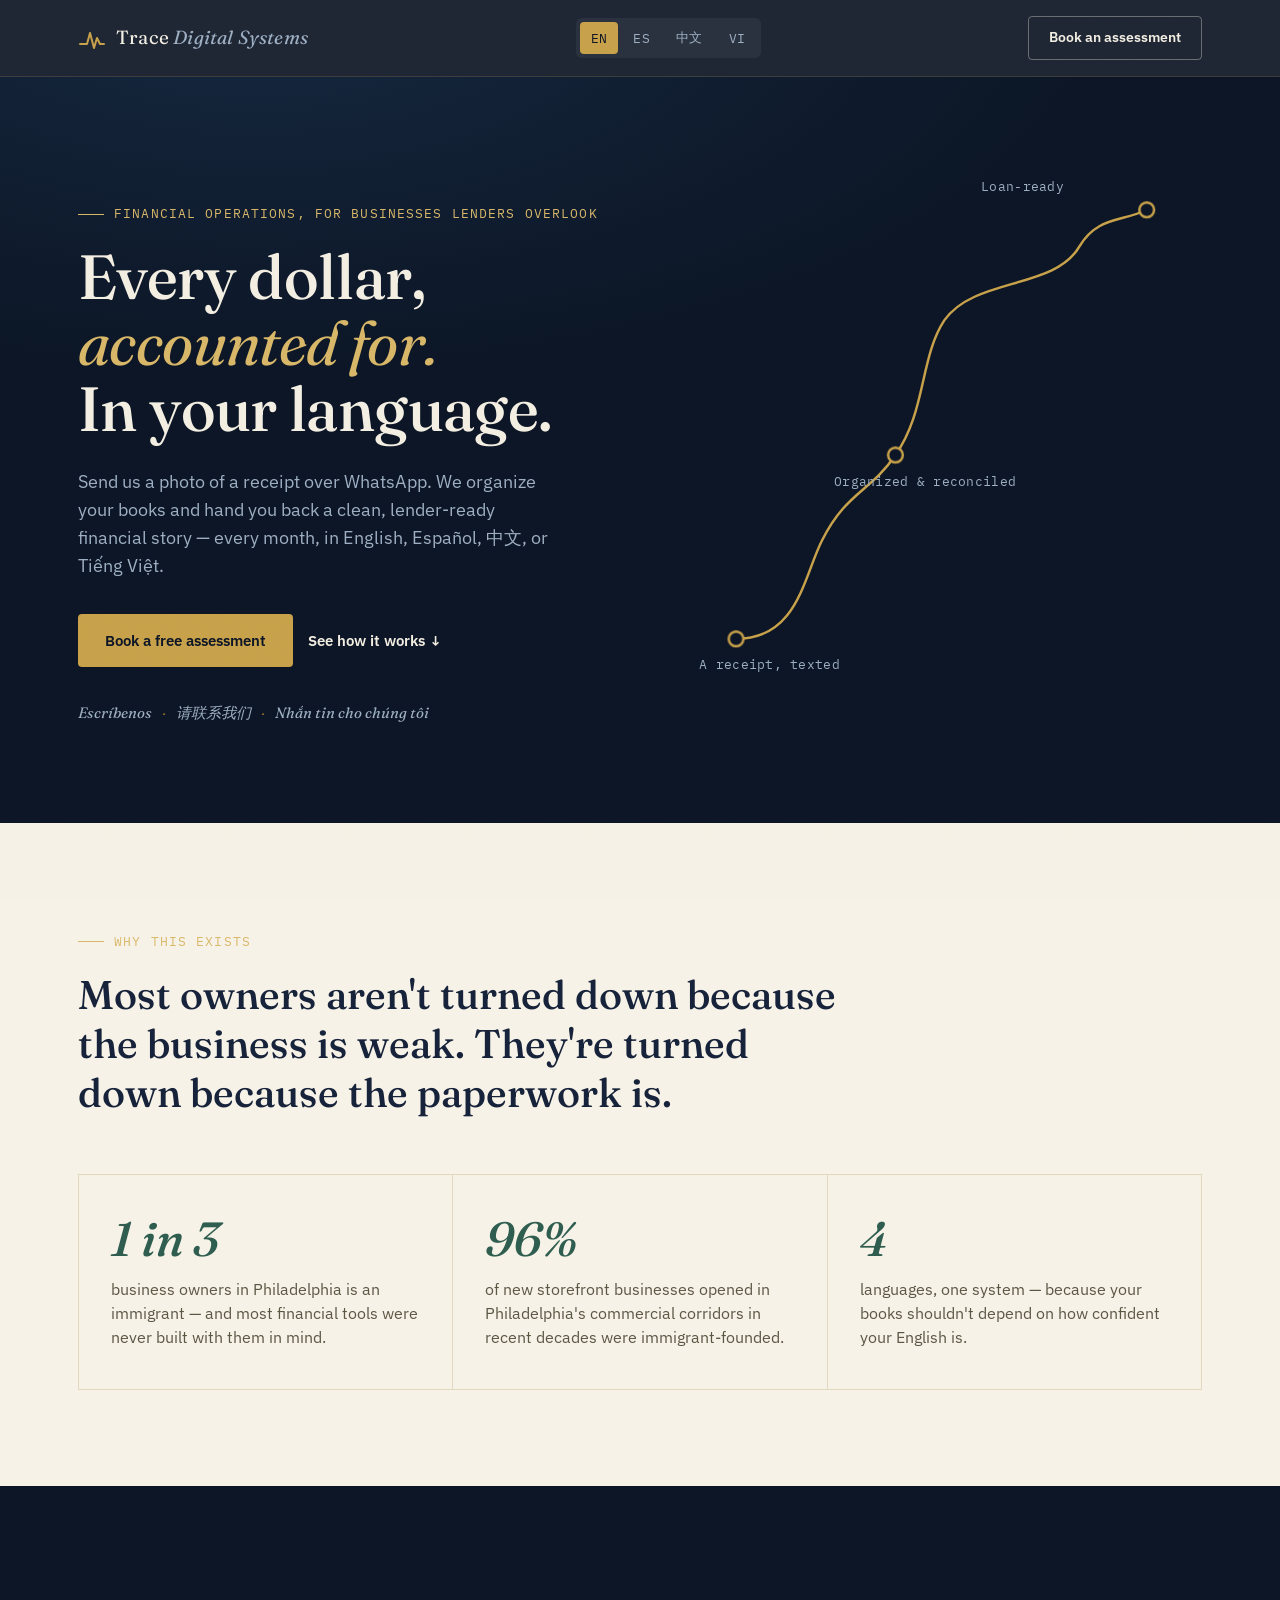
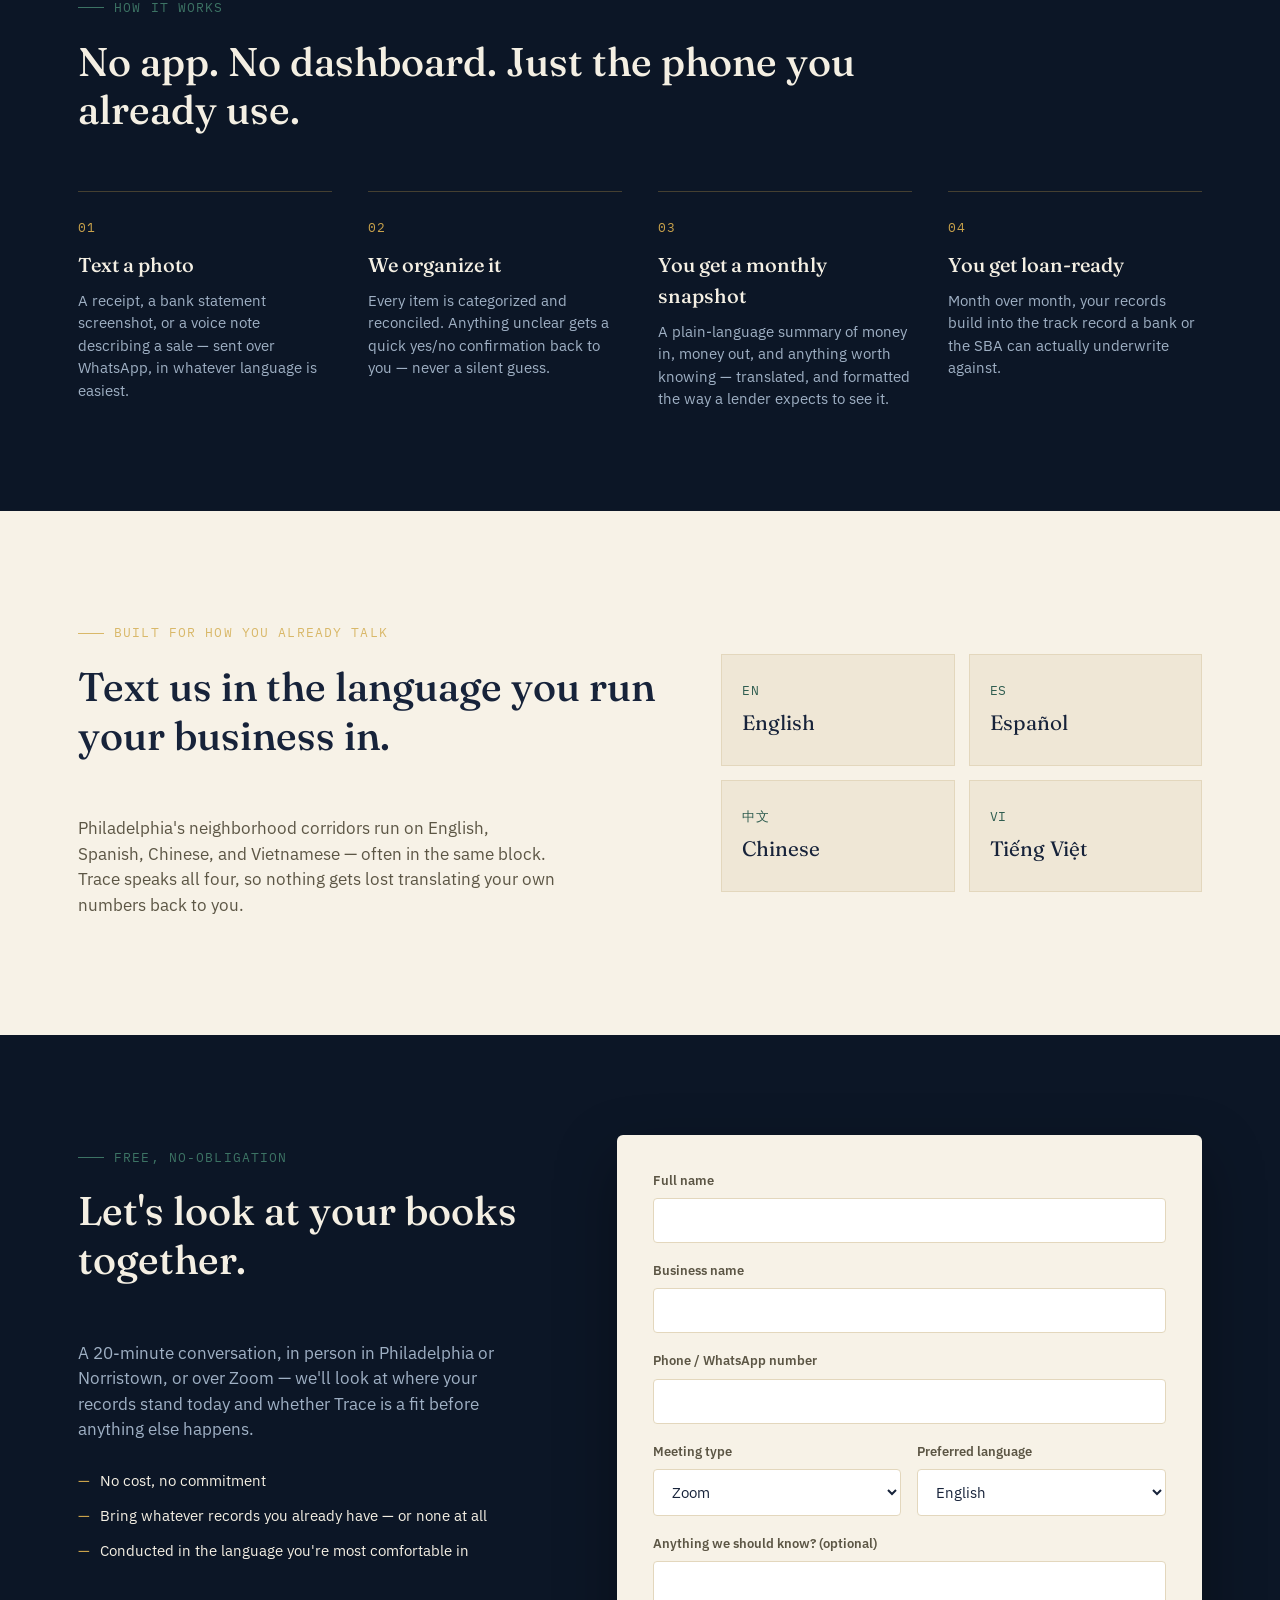
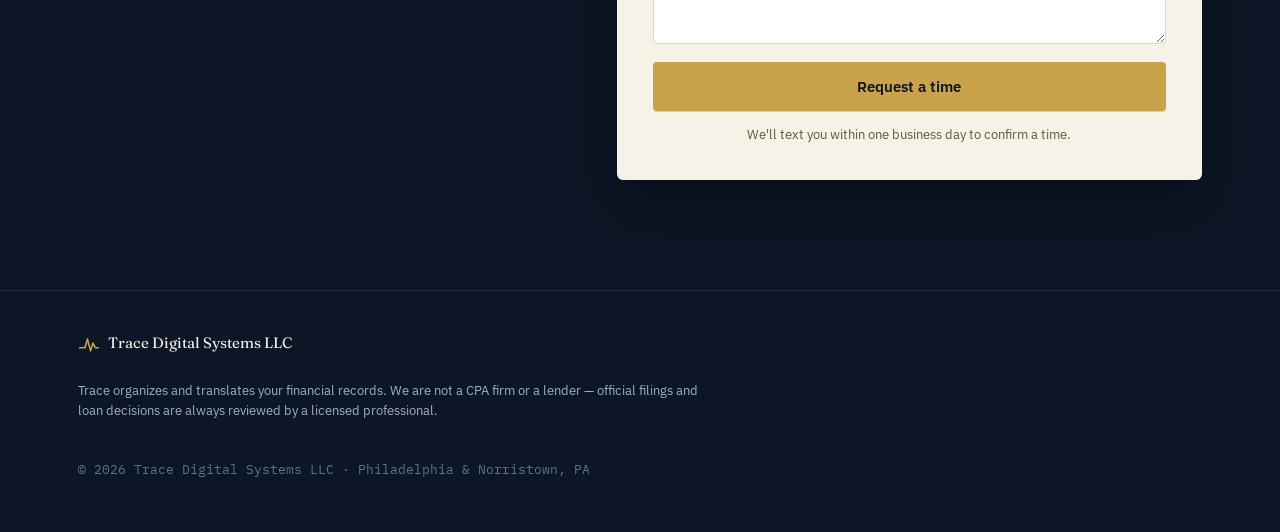
==== index.html @ 1e5d3508 "Add files via upload" ====
<!DOCTYPE html>
<html lang="en">
<head>
<meta charset="UTF-8">
<meta name="viewport" content="width=device-width, initial-scale=1.0">
<title>Trace Digital Systems — Your books, ready for what's next</title>
<meta name="description" content="Trace Digital Systems organizes your business finances over WhatsApp — in English, Español, 中文, or Tiếng Việt — so you're ready when a lender asks.">
<link rel="preconnect" href="https://fonts.googleapis.com">
<link rel="preconnect" href="https://fonts.gstatic.com" crossorigin>
<link href="https://fonts.googleapis.com/css2?family=Fraunces:opsz,wght@9..144,300;9..144,400;9..144,500;9..144,600;9..144,700&family=IBM+Plex+Sans:wght@400;500;600;700&family=IBM+Plex+Mono:wght@400;500&display=swap" rel="stylesheet">
<link rel="stylesheet" href="styles.css">
</head>
<body>

<div class="grain-overlay"></div>

<!-- ============ NAV ============ -->
<header class="site-header">
  <div class="wrap header-inner">
    <a href="#top" class="brand">
      <span class="brand-mark" aria-hidden="true">
        <svg width="28" height="28" viewBox="0 0 28 28" fill="none">
          <path d="M2 20 L9 20 L12 9 L16 24 L19 14 L22 20 L26 20" stroke="currentColor" stroke-width="2" stroke-linecap="round" stroke-linejoin="round"/>
        </svg>
      </span>
      <span class="brand-word">Trace <em>Digital Systems</em></span>
    </a>

    <nav class="lang-switch" aria-label="Language">
      <button class="lang-btn is-active" data-lang="en">EN</button>
      <button class="lang-btn" data-lang="es">ES</button>
      <button class="lang-btn" data-lang="zh">中文</button>
      <button class="lang-btn" data-lang="vi">VI</button>
    </nav>

    <a href="#book" class="btn btn-ghost header-cta" data-i18n="nav.cta">Book an assessment</a>
  </div>
</header>

<main id="top">

  <!-- ============ HERO ============ -->
  <section class="hero">
    <div class="wrap hero-inner">
      <div class="hero-copy">
        <p class="eyebrow" data-i18n="hero.eyebrow">Financial operations, for businesses lenders overlook</p>
        <h1 class="hero-title">
          <span data-i18n="hero.title1">Every dollar,</span><br>
          <span class="hero-accent" data-i18n="hero.title2">accounted for.</span><br>
          <span data-i18n="hero.title3">In your language.</span>
        </h1>
        <p class="hero-sub" data-i18n="hero.sub">Send us a photo of a receipt over WhatsApp. We organize your books and hand you back a clean, lender-ready financial story — every month, in English, Español, 中文, or Tiếng Việt.</p>
        <div class="hero-actions">
          <a href="#book" class="btn btn-primary" data-i18n="hero.cta1">Book a free assessment</a>
          <a href="#how" class="btn btn-text" data-i18n="hero.cta2">See how it works ↓</a>
        </div>
        <div class="hero-langs" aria-hidden="true">
          <span>Escríbenos</span><span class="dot">·</span><span>请联系我们</span><span class="dot">·</span><span>Nhắn tin cho chúng tôi</span>
        </div>
      </div>

      <div class="hero-trace" aria-hidden="true">
        <svg viewBox="0 0 420 460" class="trace-svg">
          <!-- traced path connecting the three stages -->
          <path id="tracePath" class="trace-path"
            d="M 40 380 C 90 380 95 330 110 300 C 130 260 150 260 170 230 C 195 195 190 150 210 120 C 235 85 300 95 320 60 C 335 35 355 40 375 30"
            fill="none" stroke-linecap="round" />
          <circle class="trace-node n1" cx="40" cy="380" r="6"/>
          <circle class="trace-node n2" cx="170" cy="230" r="6"/>
          <circle class="trace-node n3" cx="375" cy="30" r="6"/>

          <g class="trace-label label-1" transform="translate(10,405)">
            <text data-i18n="hero.node1">A receipt, texted</text>
          </g>
          <g class="trace-label label-2" transform="translate(120,255)">
            <text data-i18n="hero.node2">Organized & reconciled</text>
          </g>
          <g class="trace-label label-3" transform="translate(240,15)">
            <text data-i18n="hero.node3">Loan-ready</text>
          </g>
        </svg>
      </div>
    </div>
  </section>

  <!-- ============ PROBLEM / STATS ============ -->
  <section class="stats">
    <div class="wrap">
      <p class="section-eyebrow" data-i18n="stats.eyebrow">Why this exists</p>
      <h2 class="section-title" data-i18n="stats.title">Most owners aren't turned down because the business is weak. They're turned down because the paperwork is.</h2>

      <div class="stat-grid">
        <div class="stat-card">
          <span class="stat-num">1 in 3</span>
          <p data-i18n="stats.card1">business owners in Philadelphia is an immigrant — and most financial tools were never built with them in mind.</p>
        </div>
        <div class="stat-card">
          <span class="stat-num">96%</span>
          <p data-i18n="stats.card2">of new storefront businesses opened in Philadelphia's commercial corridors in recent decades were immigrant-founded.</p>
        </div>
        <div class="stat-card">
          <span class="stat-num">4</span>
          <p data-i18n="stats.card3">languages, one system — because your books shouldn't depend on how confident your English is.</p>
        </div>
      </div>
    </div>
  </section>

  <!-- ============ HOW IT WORKS ============ -->
  <section class="how" id="how">
    <div class="wrap">
      <p class="section-eyebrow section-eyebrow--dark" data-i18n="how.eyebrow">How it works</p>
      <h2 class="section-title section-title--dark" data-i18n="how.title">No app. No dashboard. Just the phone you already use.</h2>

      <ol class="steps">
        <li class="step">
          <span class="step-num">01</span>
          <h3 data-i18n="how.step1.h">Text a photo</h3>
          <p data-i18n="how.step1.p">A receipt, a bank statement screenshot, or a voice note describing a sale — sent over WhatsApp, in whatever language is easiest.</p>
        </li>
        <li class="step">
          <span class="step-num">02</span>
          <h3 data-i18n="how.step2.h">We organize it</h3>
          <p data-i18n="how.step2.p">Every item is categorized and reconciled. Anything unclear gets a quick yes/no confirmation back to you — never a silent guess.</p>
        </li>
        <li class="step">
          <span class="step-num">03</span>
          <h3 data-i18n="how.step3.h">You get a monthly snapshot</h3>
          <p data-i18n="how.step3.p">A plain-language summary of money in, money out, and anything worth knowing — translated, and formatted the way a lender expects to see it.</p>
        </li>
        <li class="step">
          <span class="step-num">04</span>
          <h3 data-i18n="how.step4.h">You get loan-ready</h3>
          <p data-i18n="how.step4.p">Month over month, your records build into the track record a bank or the SBA can actually underwrite against.</p>
        </li>
      </ol>
    </div>
  </section>

  <!-- ============ LANGUAGES ============ -->
  <section class="languages">
    <div class="wrap languages-inner">
      <div>
        <p class="section-eyebrow" data-i18n="lang.eyebrow">Built for how you already talk</p>
        <h2 class="section-title" data-i18n="lang.title">Text us in the language you run your business in.</h2>
        <p class="lang-body" data-i18n="lang.body">Philadelphia's neighborhood corridors run on English, Spanish, Chinese, and Vietnamese — often in the same block. Trace speaks all four, so nothing gets lost translating your own numbers back to you.</p>
      </div>
      <div class="lang-tiles">
        <div class="lang-tile"><span class="lang-tile-lang">EN</span><span class="lang-tile-word">English</span></div>
        <div class="lang-tile"><span class="lang-tile-lang">ES</span><span class="lang-tile-word">Español</span></div>
        <div class="lang-tile"><span class="lang-tile-lang">中文</span><span class="lang-tile-word">Chinese</span></div>
        <div class="lang-tile"><span class="lang-tile-lang">VI</span><span class="lang-tile-word">Tiếng Việt</span></div>
      </div>
    </div>
  </section>

  <!-- ============ BOOKING ============ -->
  <section class="book" id="book">
    <div class="wrap book-inner">
      <div class="book-copy">
        <p class="section-eyebrow section-eyebrow--dark" data-i18n="book.eyebrow">Free, no-obligation</p>
        <h2 class="section-title section-title--dark" data-i18n="book.title">Let's look at your books together.</h2>
        <p class="book-sub" data-i18n="book.sub">A 20-minute conversation, in person in Philadelphia or Norristown, or over Zoom — we'll look at where your records stand today and whether Trace is a fit before anything else happens.</p>

        <ul class="book-list">
          <li data-i18n="book.li1">No cost, no commitment</li>
          <li data-i18n="book.li2">Bring whatever records you already have — or none at all</li>
          <li data-i18n="book.li3">Conducted in the language you're most comfortable in</li>
        </ul>
      </div>

      <form class="book-form" id="bookForm">
        <div class="form-row">
          <label for="name" data-i18n="form.name">Full name</label>
          <input id="name" name="name" type="text" required>
        </div>
        <div class="form-row">
          <label for="business" data-i18n="form.business">Business name</label>
          <input id="business" name="business" type="text" required>
        </div>
        <div class="form-row">
          <label for="phone" data-i18n="form.phone">Phone / WhatsApp number</label>
          <input id="phone" name="phone" type="tel" required>
        </div>
        <div class="form-row two-col">
          <div>
            <label for="format" data-i18n="form.format">Meeting type</label>
            <select id="format" name="format">
              <option value="zoom" data-i18n="form.zoom">Zoom</option>
              <option value="in-person" data-i18n="form.inperson">In person</option>
            </select>
          </div>
          <div>
            <label for="language" data-i18n="form.language">Preferred language</label>
            <select id="language" name="language">
              <option value="en">English</option>
              <option value="es">Español</option>
              <option value="zh">中文</option>
              <option value="vi">Tiếng Việt</option>
            </select>
          </div>
        </div>
        <div class="form-row">
          <label for="notes" data-i18n="form.notes">Anything we should know? (optional)</label>
          <textarea id="notes" name="notes" rows="3"></textarea>
        </div>
        <button type="submit" class="btn btn-primary btn-block" data-i18n="form.submit">Request a time</button>
        <p class="form-note" data-i18n="form.note">We'll text you within one business day to confirm a time.</p>
      </form>
    </div>
  </section>

</main>

<!-- ============ FOOTER ============ -->
<footer class="site-footer">
  <div class="wrap footer-inner">
    <div class="footer-brand">
      <span class="brand-mark" aria-hidden="true">
        <svg width="22" height="22" viewBox="0 0 28 28" fill="none">
          <path d="M2 20 L9 20 L12 9 L16 24 L19 14 L22 20 L26 20" stroke="currentColor" stroke-width="2" stroke-linecap="round" stroke-linejoin="round"/>
        </svg>
      </span>
      <span>Trace Digital Systems LLC</span>
    </div>
    <p class="footer-disclaimer" data-i18n="footer.disclaimer">Trace organizes and translates your financial records. We are not a CPA firm or a lender — official filings and loan decisions are always reviewed by a licensed professional.</p>
    <p class="footer-copy">© <span id="year"></span> Trace Digital Systems LLC · Philadelphia & Norristown, PA</p>
  </div>
</footer>

<script src="script.js"></script>
</body>
</html>
---- styles.css ----
/* ===================================================================
   Trace Digital Systems — design tokens
   Ink navy + aged brass + forest verified-green, on warm paper.
   Display: Fraunces (ledger-serif, characterful at large sizes)
   Body/UI: IBM Plex Sans   Data/mono accents: IBM Plex Mono
   =================================================================== */

:root {
  --ink-900: #0c1626;
  --ink-800: #101f34;
  --ink-700: #17293f;
  --paper-100: #f7f2e7;
  --paper-200: #efe7d6;
  --paper-300: #e3d7bd;
  --brass-500: #c9a24b;
  --brass-400: #d9b869;
  --brass-700: #8f6d2d;
  --forest-600: #2f5d50;
  --forest-500: #3c7364;
  --ink-text: #17233a;
  --paper-text: #f4efe3;
  --muted-on-paper: #5c5645;
  --muted-on-ink: #9fb0c4;

  --font-display: "Fraunces", "Iowan Old Style", serif;
  --font-body: "IBM Plex Sans", -apple-system, sans-serif;
  --font-mono: "IBM Plex Mono", monospace;

  --max-w: 1180px;
  --radius: 4px;
}

* { box-sizing: border-box; }
html { scroll-behavior: smooth; }

body {
  margin: 0;
  background: var(--paper-100);
  color: var(--ink-text);
  font-family: var(--font-body);
  font-size: 16px;
  line-height: 1.55;
  -webkit-font-smoothing: antialiased;
}

@media (prefers-reduced-motion: reduce) {
  html { scroll-behavior: auto; }
  * { animation-duration: 0.001ms !important; animation-iteration-count: 1 !important; transition-duration: 0.001ms !important; }
}

.wrap { max-width: var(--max-w); margin: 0 auto; padding: 0 28px; }

/* subtle paper grain, fixed, behind everything */
.grain-overlay {
  position: fixed; inset: 0; pointer-events: none; z-index: 999;
  opacity: 0.035; mix-blend-mode: multiply;
  background-image: url("data:image/svg+xml,%3Csvg xmlns='http://www.w3.org/2000/svg' width='120' height='120'%3E%3Cfilter id='n'%3E%3CfeTurbulence type='fractalNoise' baseFrequency='0.9' numOctaves='2' stitchTiles='stitch'/%3E%3C/filter%3E%3Crect width='100%25' height='100%25' filter='url(%23n)'/%3E%3C/svg%3E");
}

a { color: inherit; text-decoration: none; }

/* ---------------------------------------------------------------
   Buttons
   --------------------------------------------------------------- */
.btn {
  display: inline-flex; align-items: center; gap: 8px;
  font-family: var(--font-body); font-weight: 600; font-size: 15px;
  padding: 14px 26px; border-radius: var(--radius);
  border: 1px solid transparent; cursor: pointer;
  transition: transform .18s ease, box-shadow .18s ease, background .18s ease, border-color .18s ease;
}
.btn-primary {
  background: var(--brass-500); color: var(--ink-900);
  box-shadow: 0 1px 0 rgba(0,0,0,.15);
}
.btn-primary:hover { background: var(--brass-400); transform: translateY(-1px); }
.btn-ghost {
  border-color: rgba(244,239,227,.35); color: var(--paper-text);
  padding: 10px 20px; font-size: 14px;
}
.btn-ghost:hover { border-color: var(--brass-400); color: var(--brass-400); }
.btn-text {
  padding: 14px 4px; color: var(--ink-text); font-weight: 600;
  border-bottom: 1px solid transparent;
}
.btn-text:hover { border-color: var(--ink-text); }
.btn-block { width: 100%; justify-content: center; }

/* ---------------------------------------------------------------
   Header
   --------------------------------------------------------------- */
.site-header {
  position: sticky; top: 0; z-index: 100;
  background: rgba(12,22,38,.92); backdrop-filter: blur(8px);
  border-bottom: 1px solid rgba(201,162,75,.18);
}
.header-inner {
  display: flex; align-items: center; justify-content: space-between;
  padding-top: 16px; padding-bottom: 16px; gap: 20px;
}
.brand {
  display: flex; align-items: center; gap: 10px;
  color: var(--paper-text); font-family: var(--font-display);
  font-size: 19px; letter-spacing: .01em;
}
.brand-mark { color: var(--brass-500); display: inline-flex; }
.brand-word em { font-style: italic; color: var(--muted-on-ink); font-weight: 400; }

.lang-switch { display: flex; gap: 4px; background: rgba(255,255,255,.05); padding: 4px; border-radius: 6px; }
.lang-btn {
  background: transparent; border: none; color: var(--muted-on-ink);
  font-family: var(--font-mono); font-size: 12.5px; letter-spacing: .03em;
  padding: 7px 11px; border-radius: 4px; cursor: pointer; transition: all .15s ease;
}
.lang-btn:hover { color: var(--paper-text); }
.lang-btn.is-active { background: var(--brass-500); color: var(--ink-900); }

.header-cta { white-space: nowrap; }
@media (max-width: 640px) { .header-cta { display: none; } }

/* ---------------------------------------------------------------
   Hero
   --------------------------------------------------------------- */
.hero {
  background: radial-gradient(ellipse 120% 90% at 20% -10%, #16283f 0%, var(--ink-900) 55%);
  color: var(--paper-text);
  padding: 96px 0 80px;
  overflow: hidden;
}
.hero-inner {
  display: grid; grid-template-columns: 1.05fr 0.95fr; gap: 40px; align-items: center;
}
@media (max-width: 900px) { .hero-inner { grid-template-columns: 1fr; } }

.eyebrow, .section-eyebrow {
  font-family: var(--font-mono); font-size: 12.5px; letter-spacing: .09em;
  text-transform: uppercase; color: var(--brass-400);
  display: inline-flex; align-items: center; gap: 10px; margin-bottom: 20px;
}
.eyebrow::before, .section-eyebrow::before {
  content: ""; width: 26px; height: 1px; background: currentColor;
}
.section-eyebrow--dark { color: var(--forest-500); }

.hero-title {
  font-family: var(--font-display); font-weight: 500;
  font-size: clamp(2.4rem, 5.4vw, 3.9rem); line-height: 1.06;
  letter-spacing: -0.01em; margin: 0 0 26px;
}
.hero-accent { color: var(--brass-400); font-style: italic; font-weight: 400; }

.hero-sub {
  font-size: 18px; color: var(--muted-on-ink); max-width: 480px; margin: 0 0 34px;
}
.hero-actions { display: flex; align-items: center; gap: 10px; flex-wrap: wrap; margin-bottom: 34px; }
.hero-actions .btn-text { color: var(--paper-text); }
.hero-actions .btn-text:hover { border-color: var(--paper-text); }

.hero-langs {
  font-family: var(--font-display); font-style: italic; font-size: 15px;
  color: var(--muted-on-ink); display: flex; gap: 10px; flex-wrap: wrap;
}
.hero-langs .dot { color: var(--brass-700); }

/* trace svg */
.hero-trace { position: relative; }
.trace-svg { width: 100%; height: auto; overflow: visible; }
.trace-path {
  stroke: var(--brass-500); stroke-width: 2;
  stroke-dasharray: 900; stroke-dashoffset: 900;
  animation: draw 2.6s ease forwards .3s;
}
@keyframes draw { to { stroke-dashoffset: 0; } }
.trace-node {
  fill: var(--ink-900); stroke: var(--brass-500); stroke-width: 2;
  opacity: 0; animation: pop .4s ease forwards;
}
.n1 { animation-delay: .5s; }
.n2 { animation-delay: 1.55s; }
.n3 { animation-delay: 2.75s; }
@keyframes pop { from { opacity: 0; r: 1; } to { opacity: 1; } }
.trace-label text {
  font-family: var(--font-mono); font-size: 11px; fill: var(--muted-on-ink);
  letter-spacing: .02em;
}
.label-1 { opacity: 0; animation: fadeIn .5s ease forwards .8s; }
.label-2 { opacity: 0; animation: fadeIn .5s ease forwards 1.9s; }
.label-3 { opacity: 0; animation: fadeIn .5s ease forwards 3.1s; }
@keyframes fadeIn { to { opacity: 1; } }
@media (max-width: 900px) { .hero-trace { max-width: 340px; margin: 0 auto; } }

/* ---------------------------------------------------------------
   Stats / problem
   --------------------------------------------------------------- */
.stats { padding: 96px 0; }
.section-title {
  font-family: var(--font-display); font-weight: 500;
  font-size: clamp(1.7rem, 3.4vw, 2.5rem); line-height: 1.22;
  max-width: 780px; margin: 0 0 56px; color: var(--ink-text);
}
.section-title--dark { color: var(--paper-text); }

.stat-grid { display: grid; grid-template-columns: repeat(3, 1fr); gap: 1px; background: var(--paper-300); border: 1px solid var(--paper-300); }
.stat-card { background: var(--paper-100); padding: 40px 32px; }
.stat-num {
  display: block; font-family: var(--font-display); font-weight: 500; font-style: italic;
  font-size: 3rem; color: var(--forest-600); margin-bottom: 14px; line-height: 1;
}
.stat-card p { margin: 0; color: var(--muted-on-paper); font-size: 15.5px; }
@media (max-width: 780px) { .stat-grid { grid-template-columns: 1fr; } }

/* ---------------------------------------------------------------
   How it works
   --------------------------------------------------------------- */
.how { background: var(--ink-900); color: var(--paper-text); padding: 100px 0; }
.steps { list-style: none; margin: 0; padding: 0; display: grid; grid-template-columns: repeat(4,1fr); gap: 36px; }
@media (max-width: 980px) { .steps { grid-template-columns: 1fr 1fr; } }
@media (max-width: 560px) { .steps { grid-template-columns: 1fr; } }
.step { border-top: 1px solid rgba(201,162,75,.3); padding-top: 22px; }
.step-num { font-family: var(--font-mono); color: var(--brass-500); font-size: 13px; letter-spacing: .05em; }
.step h3 { font-family: var(--font-display); font-weight: 500; font-size: 1.25rem; margin: 10px 0 10px; }
.step p { color: var(--muted-on-ink); font-size: 14.5px; margin: 0; }

/* ---------------------------------------------------------------
   Languages
   --------------------------------------------------------------- */
.languages { padding: 100px 0; }
.languages-inner { display: grid; grid-template-columns: 1.1fr 0.9fr; gap: 56px; align-items: center; }
@media (max-width: 860px) { .languages-inner { grid-template-columns: 1fr; } }
.lang-body { color: var(--muted-on-paper); font-size: 16.5px; max-width: 480px; }
.lang-tiles { display: grid; grid-template-columns: 1fr 1fr; gap: 14px; }
.lang-tile {
  background: var(--paper-200); border: 1px solid var(--paper-300);
  padding: 26px 20px; display: flex; flex-direction: column; gap: 6px;
  transition: border-color .2s ease, transform .2s ease;
}
.lang-tile:hover { border-color: var(--brass-500); transform: translateY(-2px); }
.lang-tile-lang { font-family: var(--font-mono); color: var(--forest-600); font-size: 13px; letter-spacing: .05em; }
.lang-tile-word { font-family: var(--font-display); font-size: 1.3rem; }

/* ---------------------------------------------------------------
   Booking
   --------------------------------------------------------------- */
.book { background: var(--ink-900); color: var(--paper-text); padding: 100px 0 110px; }
.book-inner { display: grid; grid-template-columns: 0.9fr 1.1fr; gap: 60px; }
@media (max-width: 900px) { .book-inner { grid-template-columns: 1fr; } }
.book-sub { color: var(--muted-on-ink); font-size: 16.5px; max-width: 420px; margin-bottom: 26px; }
.book-list { list-style: none; margin: 0; padding: 0; display: flex; flex-direction: column; gap: 12px; }
.book-list li {
  font-size: 15px; color: var(--paper-text); padding-left: 22px; position: relative;
}
.book-list li::before {
  content: "—"; position: absolute; left: 0; color: var(--brass-500);
}

.book-form {
  background: var(--paper-100); color: var(--ink-text);
  padding: 36px; border-radius: 6px;
  box-shadow: 0 24px 60px rgba(0,0,0,.35);
}
.form-row { margin-bottom: 18px; display: flex; flex-direction: column; gap: 7px; }
.form-row.two-col { display: grid; grid-template-columns: 1fr 1fr; gap: 16px; }
.form-row.two-col > div { display: flex; flex-direction: column; gap: 7px; }
.book-form label { font-size: 13px; font-weight: 600; color: var(--muted-on-paper); }
.book-form input, .book-form select, .book-form textarea {
  font-family: var(--font-body); font-size: 15px; padding: 12px 14px;
  border: 1px solid var(--paper-300); border-radius: 4px; background: #fff; color: var(--ink-text);
}
.book-form input:focus, .book-form select:focus, .book-form textarea:focus {
  outline: 2px solid var(--forest-500); outline-offset: 1px; border-color: var(--forest-500);
}
.form-note { font-size: 12.5px; color: var(--muted-on-paper); margin: 14px 0 0; text-align: center; }

/* ---------------------------------------------------------------
   Footer
   --------------------------------------------------------------- */
.site-footer { background: var(--ink-900); color: var(--muted-on-ink); border-top: 1px solid rgba(201,162,75,.18); padding: 40px 0; }
.footer-inner { display: flex; flex-direction: column; gap: 14px; }
.footer-brand { display: flex; align-items: center; gap: 8px; color: var(--paper-text); font-family: var(--font-display); font-size: 15px; }
.footer-brand .brand-mark { color: var(--brass-500); }
.footer-disclaimer { font-size: 13px; max-width: 640px; line-height: 1.5; }
.footer-copy { font-size: 12.5px; font-family: var(--font-mono); color: #5f7288; }
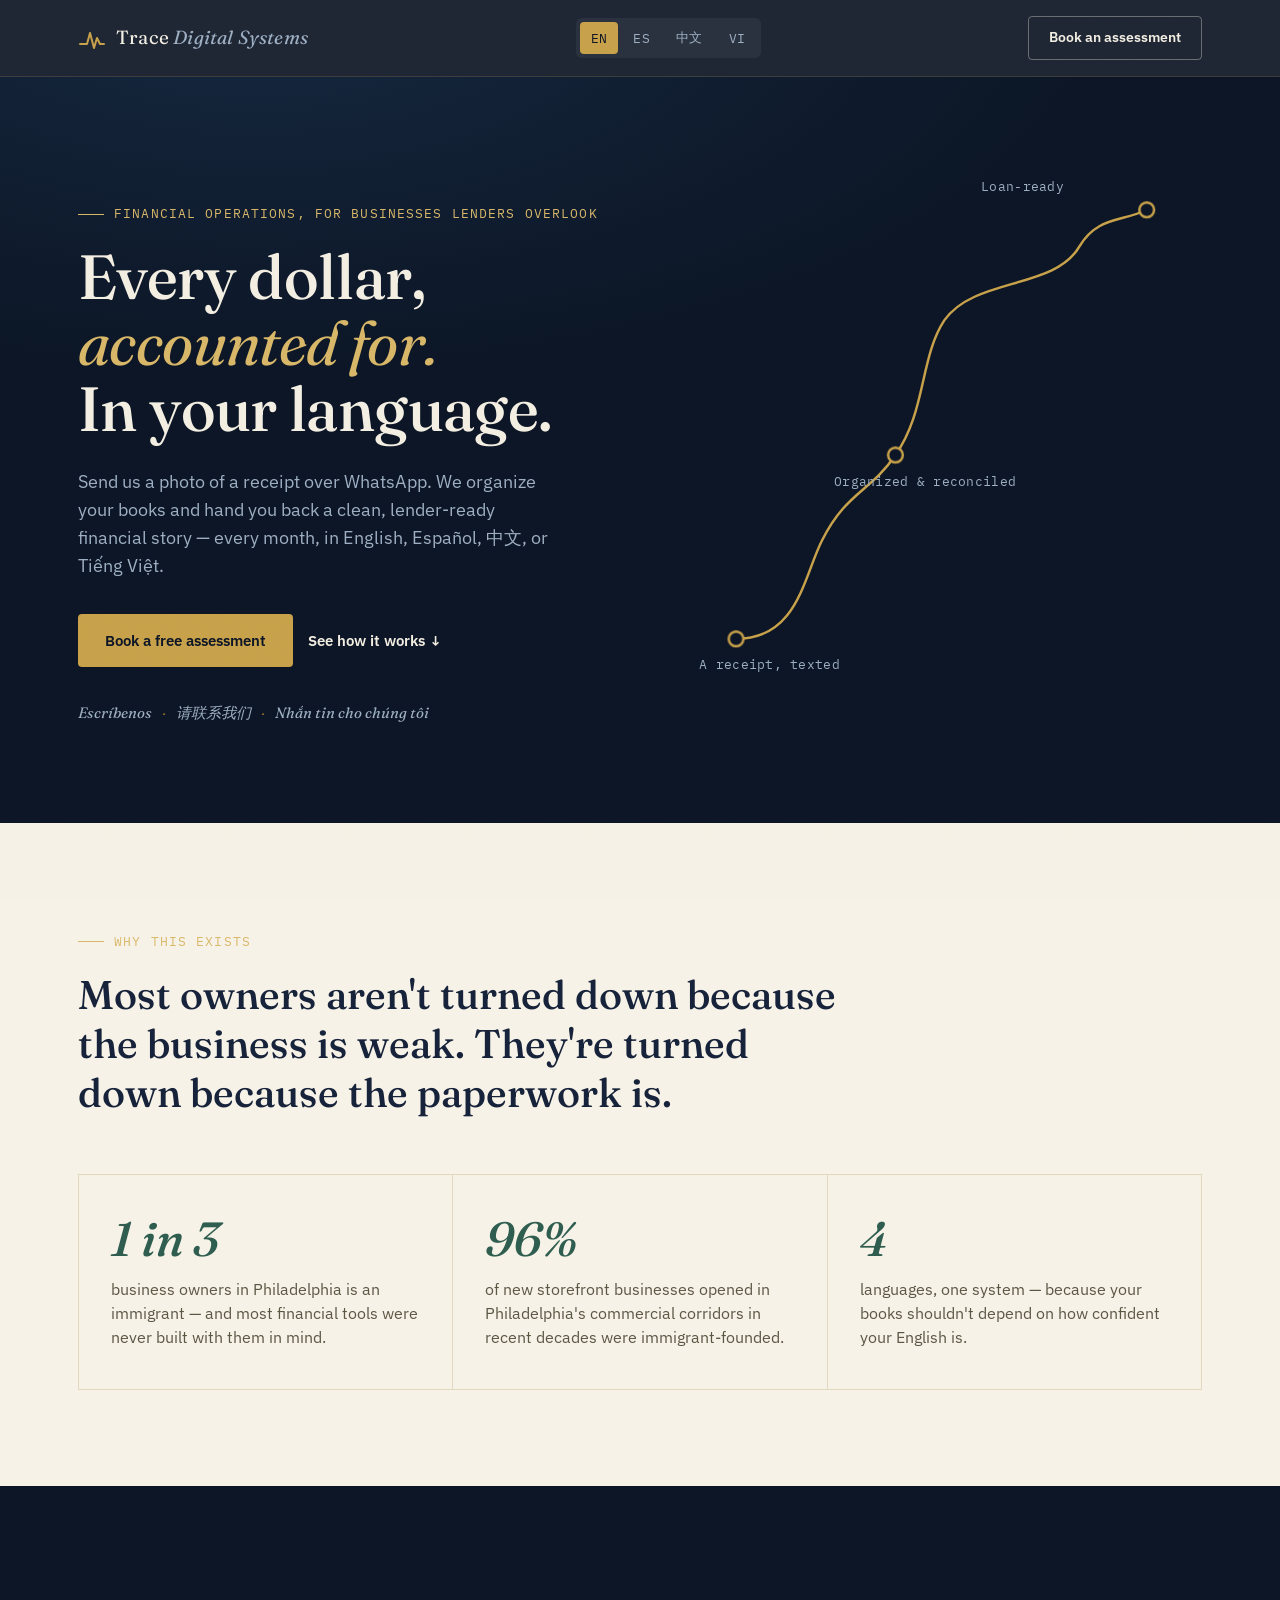
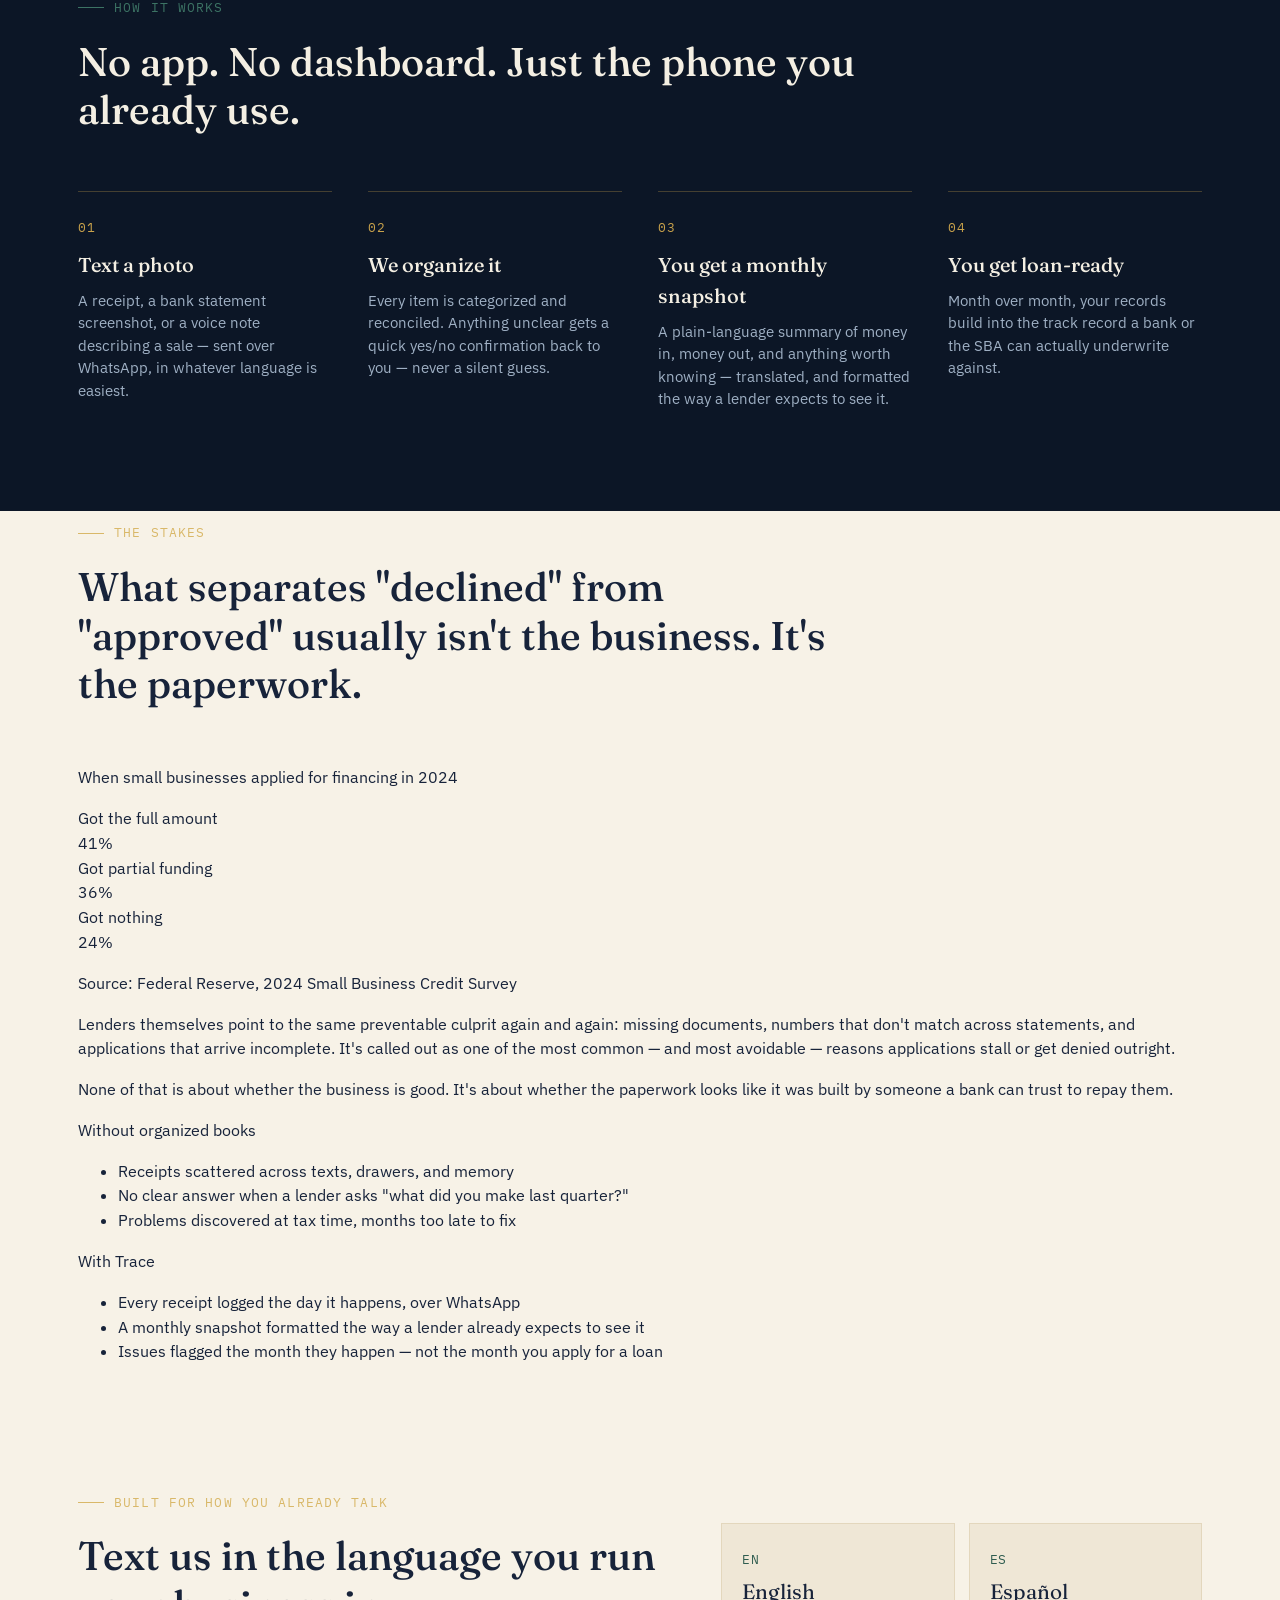
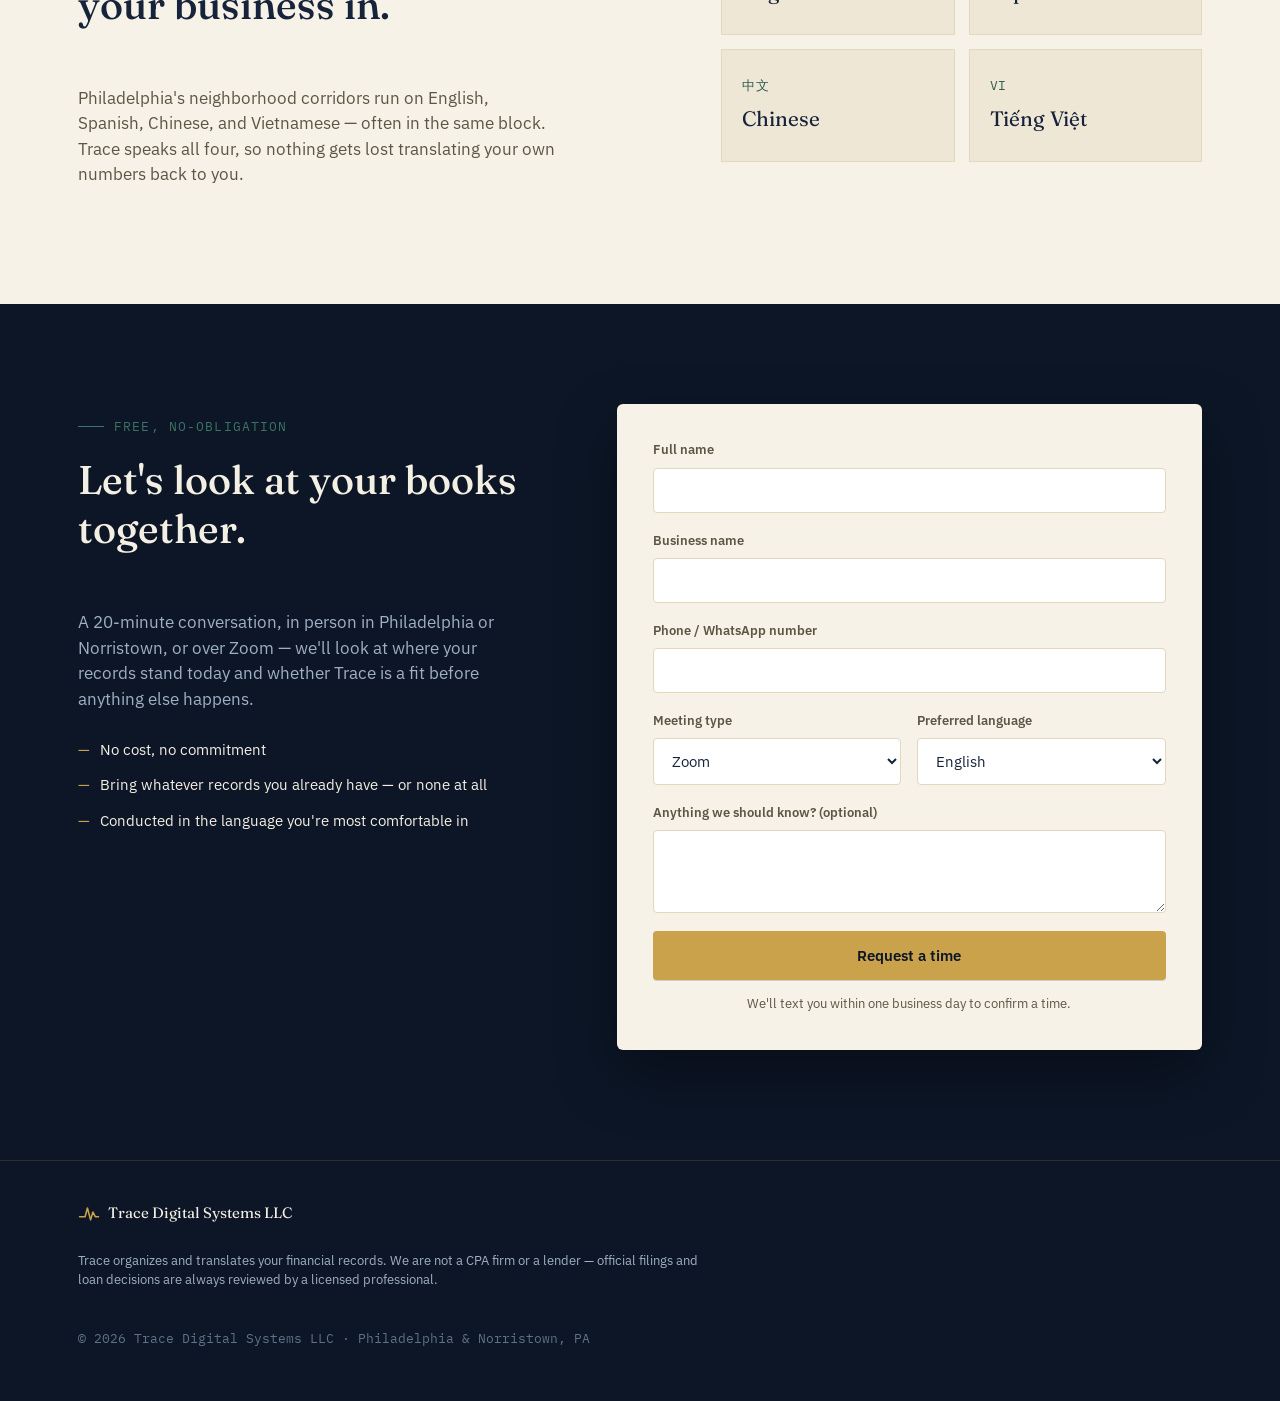
==== commit a2839f97: "Update index.html" ====
--- a/index.html
+++ b/index.html
@@ -137,6 +137,57 @@
     </div>
   </section>
 
+  <!-- ============ EVIDENCE / DATA ============ -->
+  <section class="evidence">
+    <div class="wrap">
+      <p class="section-eyebrow" data-i18n="ev.eyebrow">The stakes</p>
+      <h2 class="section-title" data-i18n="ev.title">What separates "declined" from "approved" usually isn't the business. It's the paperwork.</h2>
+
+      <div class="evidence-grid">
+        <div class="evidence-chart">
+          <p class="chart-caption" data-i18n="ev.chartcap">When small businesses applied for financing in 2024</p>
+          <div class="bar-row">
+            <div class="bar-label" data-i18n="ev.bar1label">Got the full amount</div>
+            <div class="bar-track"><div class="bar-fill bar-forest" style="--pct:41%"><span>41%</span></div></div>
+          </div>
+          <div class="bar-row">
+            <div class="bar-label" data-i18n="ev.bar2label">Got partial funding</div>
+            <div class="bar-track"><div class="bar-fill bar-brass" style="--pct:36%"><span>36%</span></div></div>
+          </div>
+          <div class="bar-row">
+            <div class="bar-label" data-i18n="ev.bar3label">Got nothing</div>
+            <div class="bar-track"><div class="bar-fill bar-rust" style="--pct:24%"><span>24%</span></div></div>
+          </div>
+          <p class="chart-source" data-i18n="ev.source">Source: Federal Reserve, 2024 Small Business Credit Survey</p>
+        </div>
+
+        <div class="evidence-note">
+          <p data-i18n="ev.note1">Lenders themselves point to the same preventable culprit again and again: missing documents, numbers that don't match across statements, and applications that arrive incomplete. It's called out as one of the most common — and most avoidable — reasons applications stall or get denied outright.</p>
+          <p data-i18n="ev.note2">None of that is about whether the business is good. It's about whether the paperwork looks like it was built by someone a bank can trust to repay them.</p>
+        </div>
+      </div>
+
+      <div class="compare-grid">
+        <div class="compare-col compare-without">
+          <p class="compare-heading" data-i18n="ev.without.h">Without organized books</p>
+          <ul>
+            <li data-i18n="ev.without.li1">Receipts scattered across texts, drawers, and memory</li>
+            <li data-i18n="ev.without.li2">No clear answer when a lender asks "what did you make last quarter?"</li>
+            <li data-i18n="ev.without.li3">Problems discovered at tax time, months too late to fix</li>
+          </ul>
+        </div>
+        <div class="compare-col compare-with">
+          <p class="compare-heading" data-i18n="ev.with.h">With Trace</p>
+          <ul>
+            <li data-i18n="ev.with.li1">Every receipt logged the day it happens, over WhatsApp</li>
+            <li data-i18n="ev.with.li2">A monthly snapshot formatted the way a lender already expects to see it</li>
+            <li data-i18n="ev.with.li3">Issues flagged the month they happen — not the month you apply for a loan</li>
+          </ul>
+        </div>
+      </div>
+    </div>
+  </section>
+
   <!-- ============ LANGUAGES ============ -->
   <section class="languages">
     <div class="wrap languages-inner">
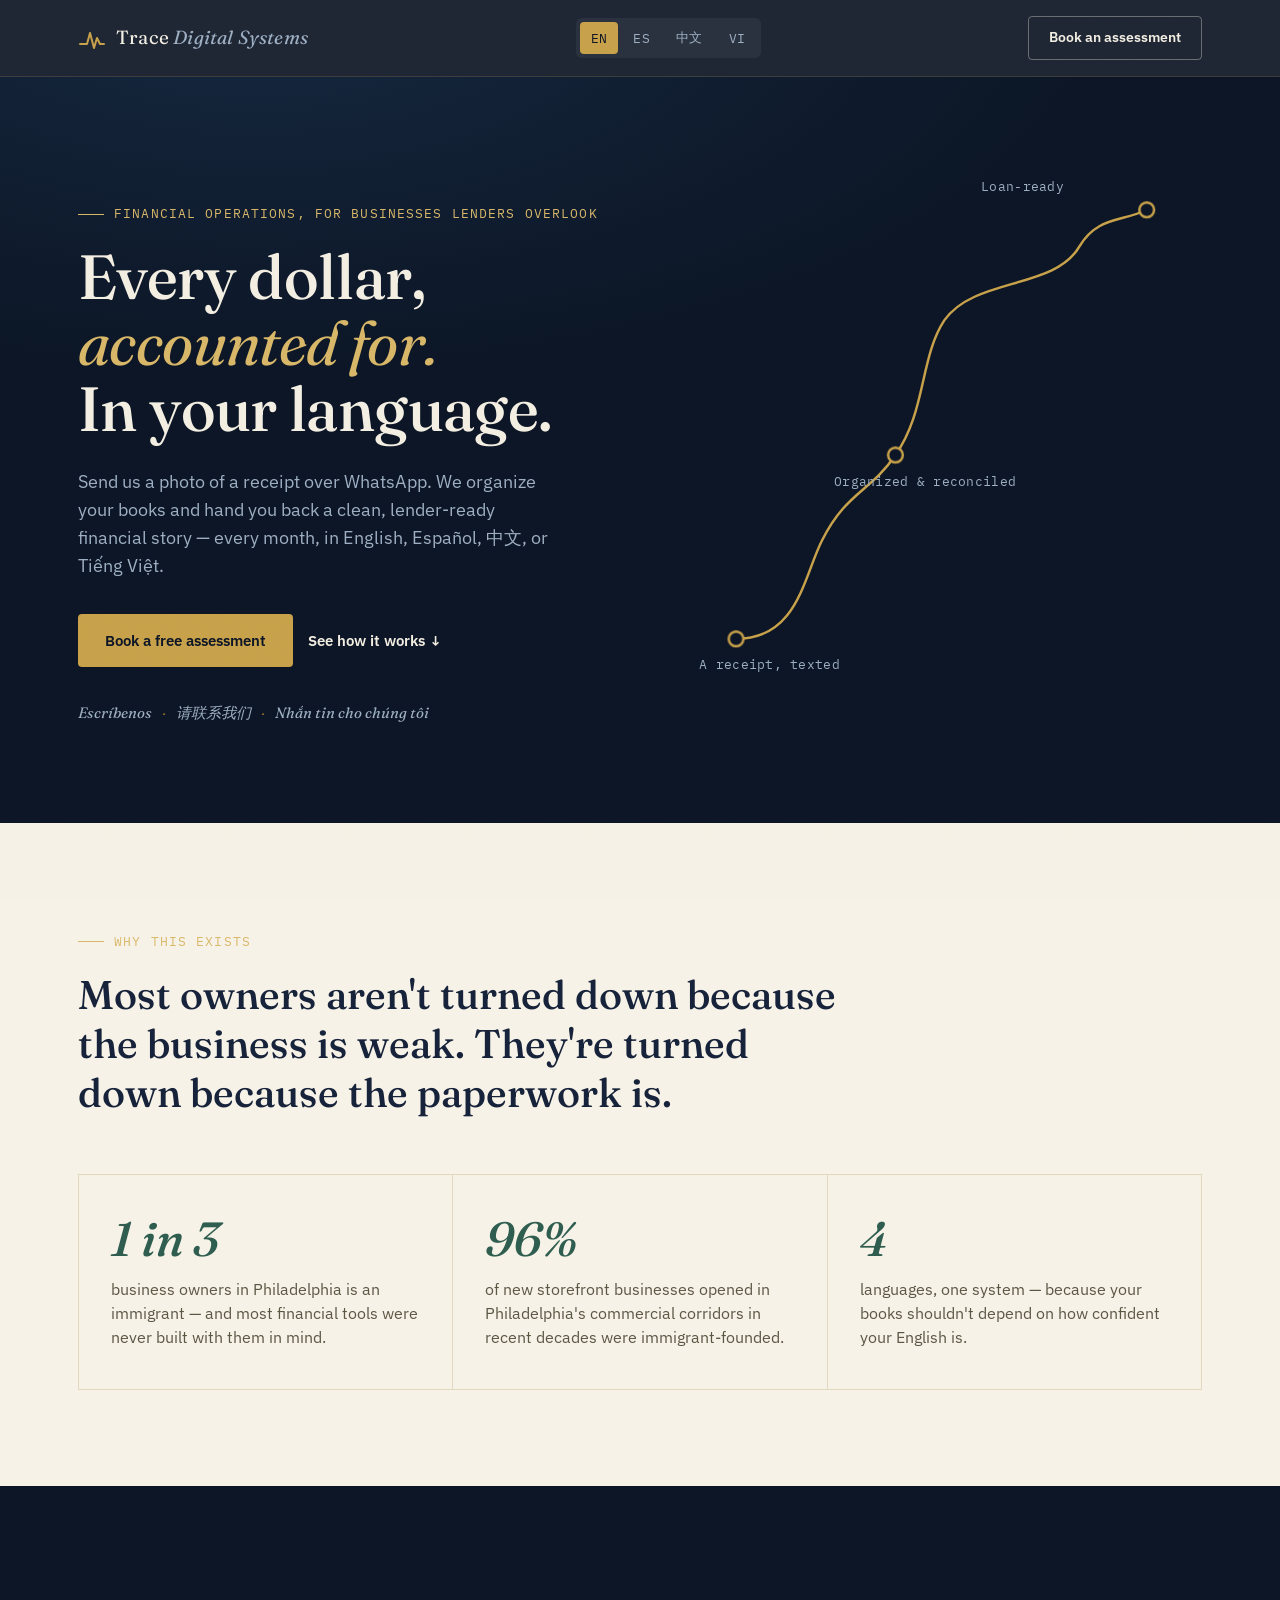
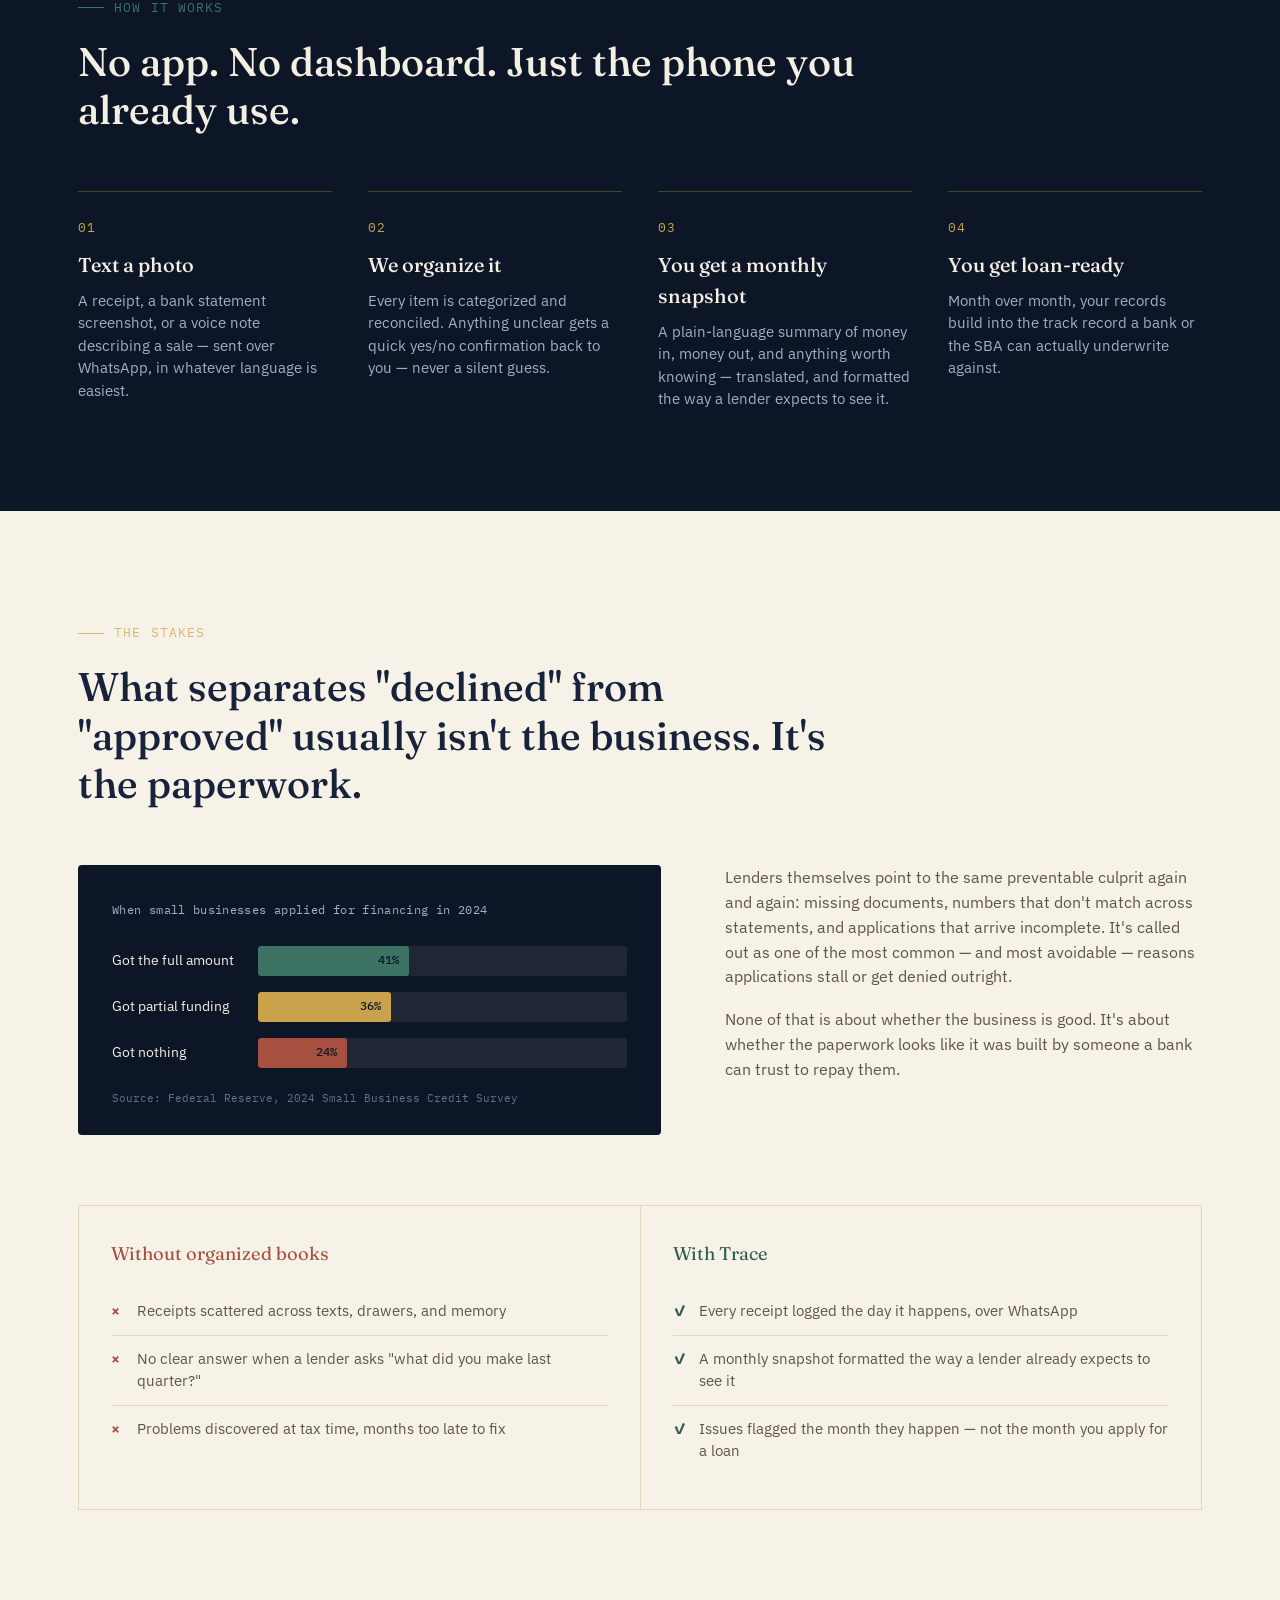
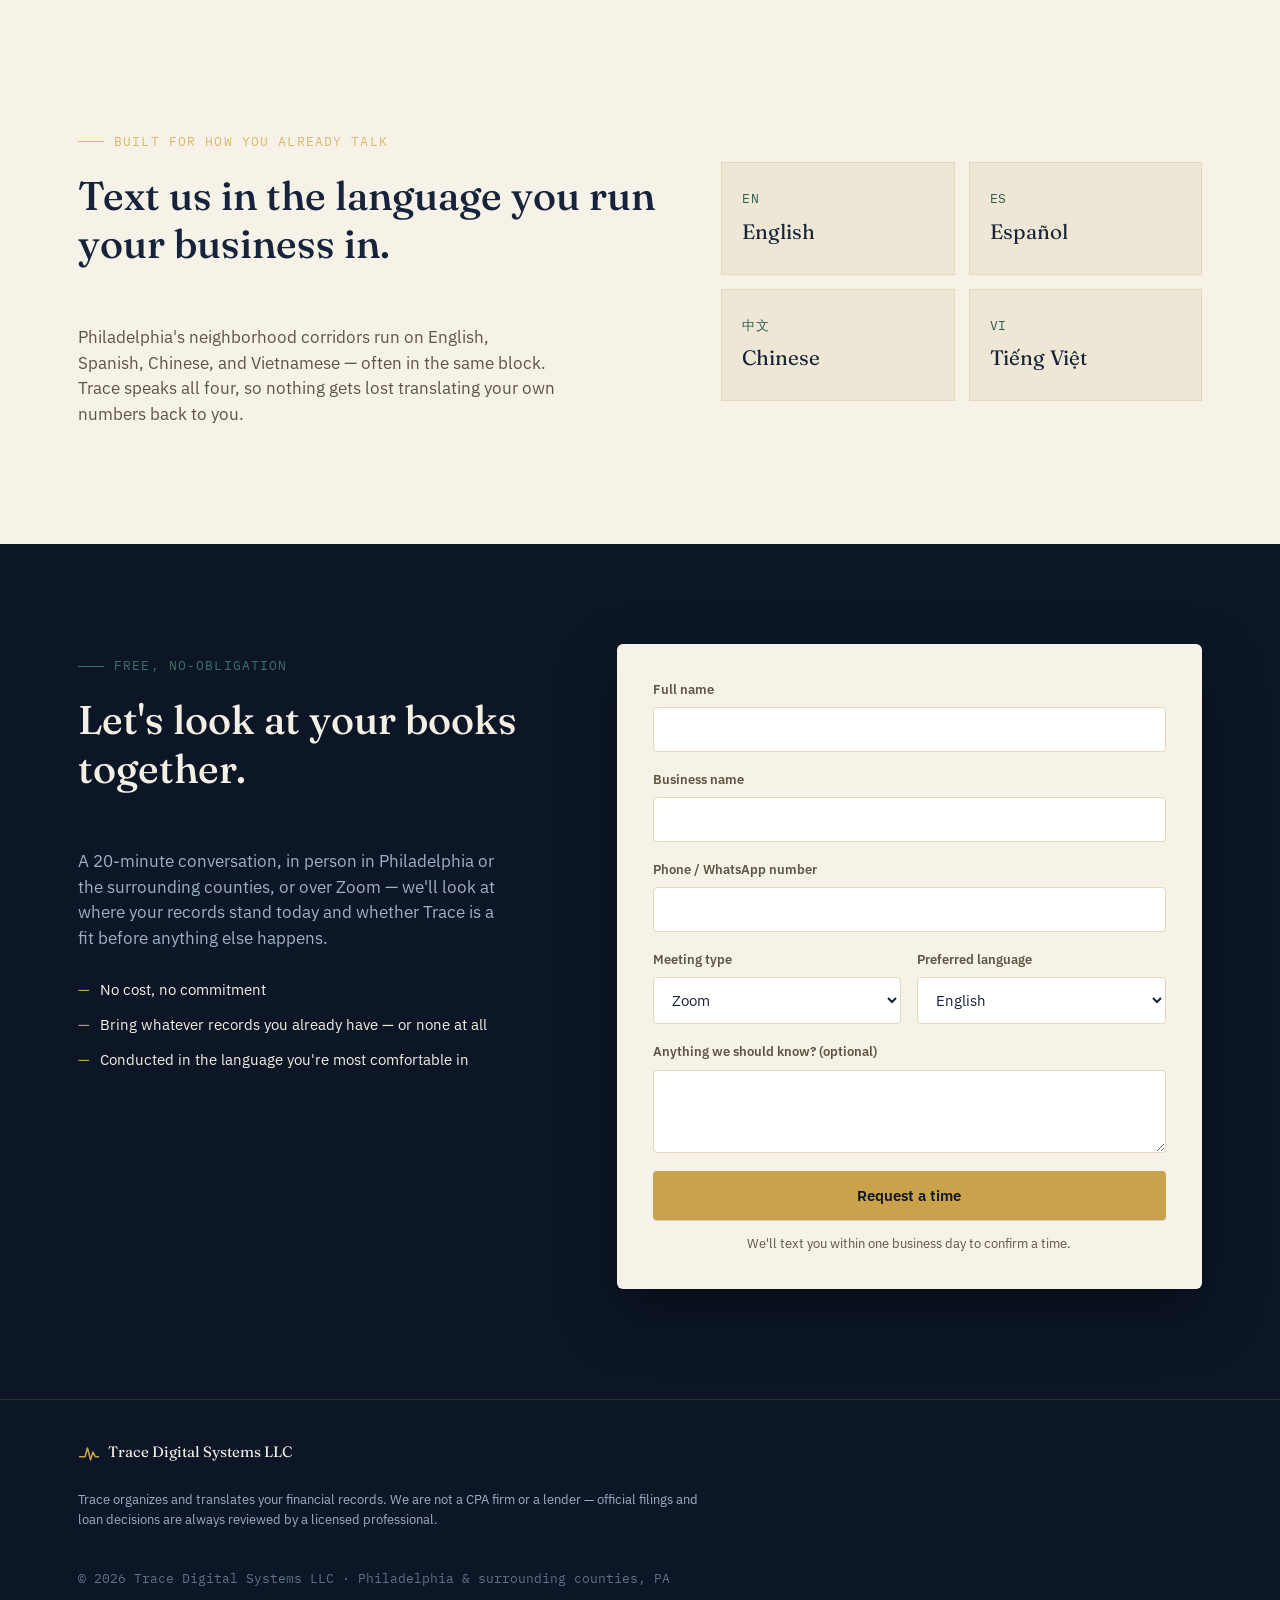
==== commit b7d38c0e: "Add files via upload" ====
--- a/index.html
+++ b/index.html
@@ -211,7 +211,7 @@
       <div class="book-copy">
         <p class="section-eyebrow section-eyebrow--dark" data-i18n="book.eyebrow">Free, no-obligation</p>
         <h2 class="section-title section-title--dark" data-i18n="book.title">Let's look at your books together.</h2>
-        <p class="book-sub" data-i18n="book.sub">A 20-minute conversation, in person in Philadelphia or Norristown, or over Zoom — we'll look at where your records stand today and whether Trace is a fit before anything else happens.</p>
+        <p class="book-sub" data-i18n="book.sub">A 20-minute conversation, in person in Philadelphia or the surrounding counties, or over Zoom — we'll look at where your records stand today and whether Trace is a fit before anything else happens.</p>
 
         <ul class="book-list">
           <li data-i18n="book.li1">No cost, no commitment</li>
@@ -275,7 +275,7 @@
       <span>Trace Digital Systems LLC</span>
     </div>
     <p class="footer-disclaimer" data-i18n="footer.disclaimer">Trace organizes and translates your financial records. We are not a CPA firm or a lender — official filings and loan decisions are always reviewed by a licensed professional.</p>
-    <p class="footer-copy">© <span id="year"></span> Trace Digital Systems LLC · Philadelphia & Norristown, PA</p>
+    <p class="footer-copy">© <span id="year"></span> Trace Digital Systems LLC · Philadelphia & surrounding counties, PA</p>
   </div>
 </footer>
 
--- a/styles.css
+++ b/styles.css
@@ -17,6 +17,7 @@
   --brass-700: #8f6d2d;
   --forest-600: #2f5d50;
   --forest-500: #3c7364;
+  --rust-500: #a8503f;
   --ink-text: #17233a;
   --paper-text: #f4efe3;
   --muted-on-paper: #5c5645;
@@ -220,6 +221,54 @@
 .step-num { font-family: var(--font-mono); color: var(--brass-500); font-size: 13px; letter-spacing: .05em; }
 .step h3 { font-family: var(--font-display); font-weight: 500; font-size: 1.25rem; margin: 10px 0 10px; }
 .step p { color: var(--muted-on-ink); font-size: 14.5px; margin: 0; }
+
+/* ---------------------------------------------------------------
+   Evidence / data section
+   --------------------------------------------------------------- */
+.evidence { padding: 100px 0 110px; background: var(--paper-100); }
+.evidence-grid { display: grid; grid-template-columns: 1.1fr 0.9fr; gap: 64px; align-items: start; margin-bottom: 70px; }
+@media (max-width: 860px) { .evidence-grid { grid-template-columns: 1fr; gap: 40px; } }
+
+.evidence-chart { background: var(--ink-900); padding: 36px 34px 28px; border-radius: 4px; }
+.chart-caption {
+  font-family: var(--font-mono); font-size: 12px; letter-spacing: .03em;
+  color: var(--muted-on-ink); margin: 0 0 26px;
+}
+.bar-row { display: grid; grid-template-columns: 130px 1fr; align-items: center; gap: 16px; margin-bottom: 16px; }
+.bar-label { font-size: 13.5px; color: var(--paper-text); }
+.bar-track { background: rgba(244,239,227,.08); border-radius: 3px; height: 30px; position: relative; overflow: hidden; }
+.bar-fill {
+  height: 100%; width: 0; border-radius: 3px;
+  display: flex; align-items: center; justify-content: flex-end; padding-right: 10px;
+  animation: growBar 1.4s cubic-bezier(.16,.8,.3,1) forwards;
+  animation-play-state: paused;
+}
+.evidence-chart.in-view .bar-fill { animation-play-state: running; }
+@keyframes growBar { to { width: var(--pct); } }
+.bar-fill span { font-family: var(--font-mono); font-size: 12px; font-weight: 500; color: var(--ink-900); opacity: 0; animation: fadeIn .4s ease forwards .9s; }
+.evidence-chart.in-view .bar-fill span { animation-play-state: running; }
+.bar-forest { background: var(--forest-500); }
+.bar-brass { background: var(--brass-500); }
+.bar-rust { background: var(--rust-500); }
+.chart-source { font-family: var(--font-mono); font-size: 11px; color: #5f7288; margin: 22px 0 0; }
+
+.evidence-note p { color: var(--muted-on-paper); font-size: 16px; margin: 0 0 18px; }
+.evidence-note p:last-child { margin-bottom: 0; }
+
+.compare-grid { display: grid; grid-template-columns: 1fr 1fr; gap: 1px; background: var(--paper-300); border: 1px solid var(--paper-300); }
+@media (max-width: 700px) { .compare-grid { grid-template-columns: 1fr; } }
+.compare-col { background: var(--paper-100); padding: 34px 32px; }
+.compare-heading { font-family: var(--font-display); font-size: 1.15rem; margin: 0 0 20px; }
+.compare-without .compare-heading { color: var(--rust-500); }
+.compare-with .compare-heading { color: var(--forest-600); }
+.compare-col ul { list-style: none; margin: 0; padding: 0; }
+.compare-col li {
+  font-size: 14.5px; color: var(--muted-on-paper); padding: 12px 0 12px 26px; position: relative;
+  border-top: 1px solid var(--paper-300);
+}
+.compare-col li:first-child { border-top: none; }
+.compare-without li::before { content: "×"; position: absolute; left: 0; color: var(--rust-500); font-weight: 700; }
+.compare-with li::before { content: "✓"; position: absolute; left: 0; color: var(--forest-600); font-weight: 700; }
 
 /* ---------------------------------------------------------------
    Languages
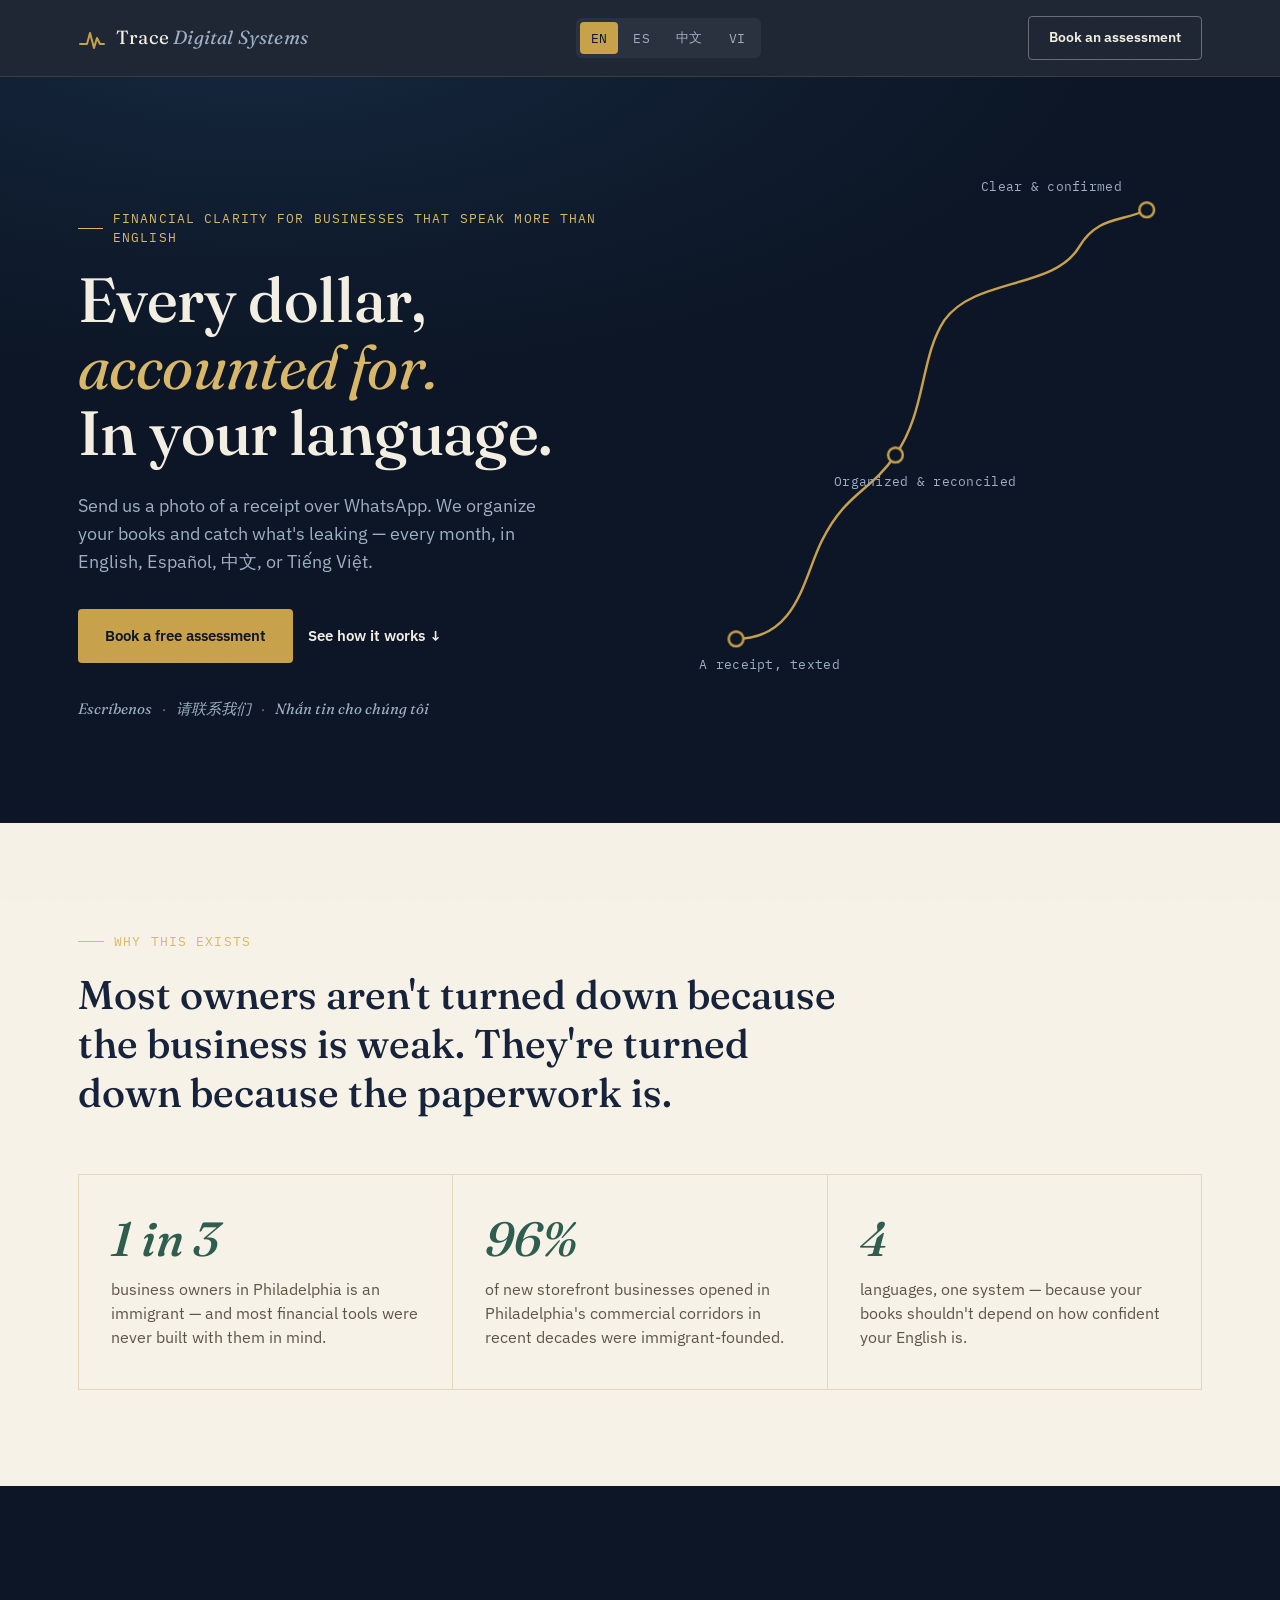
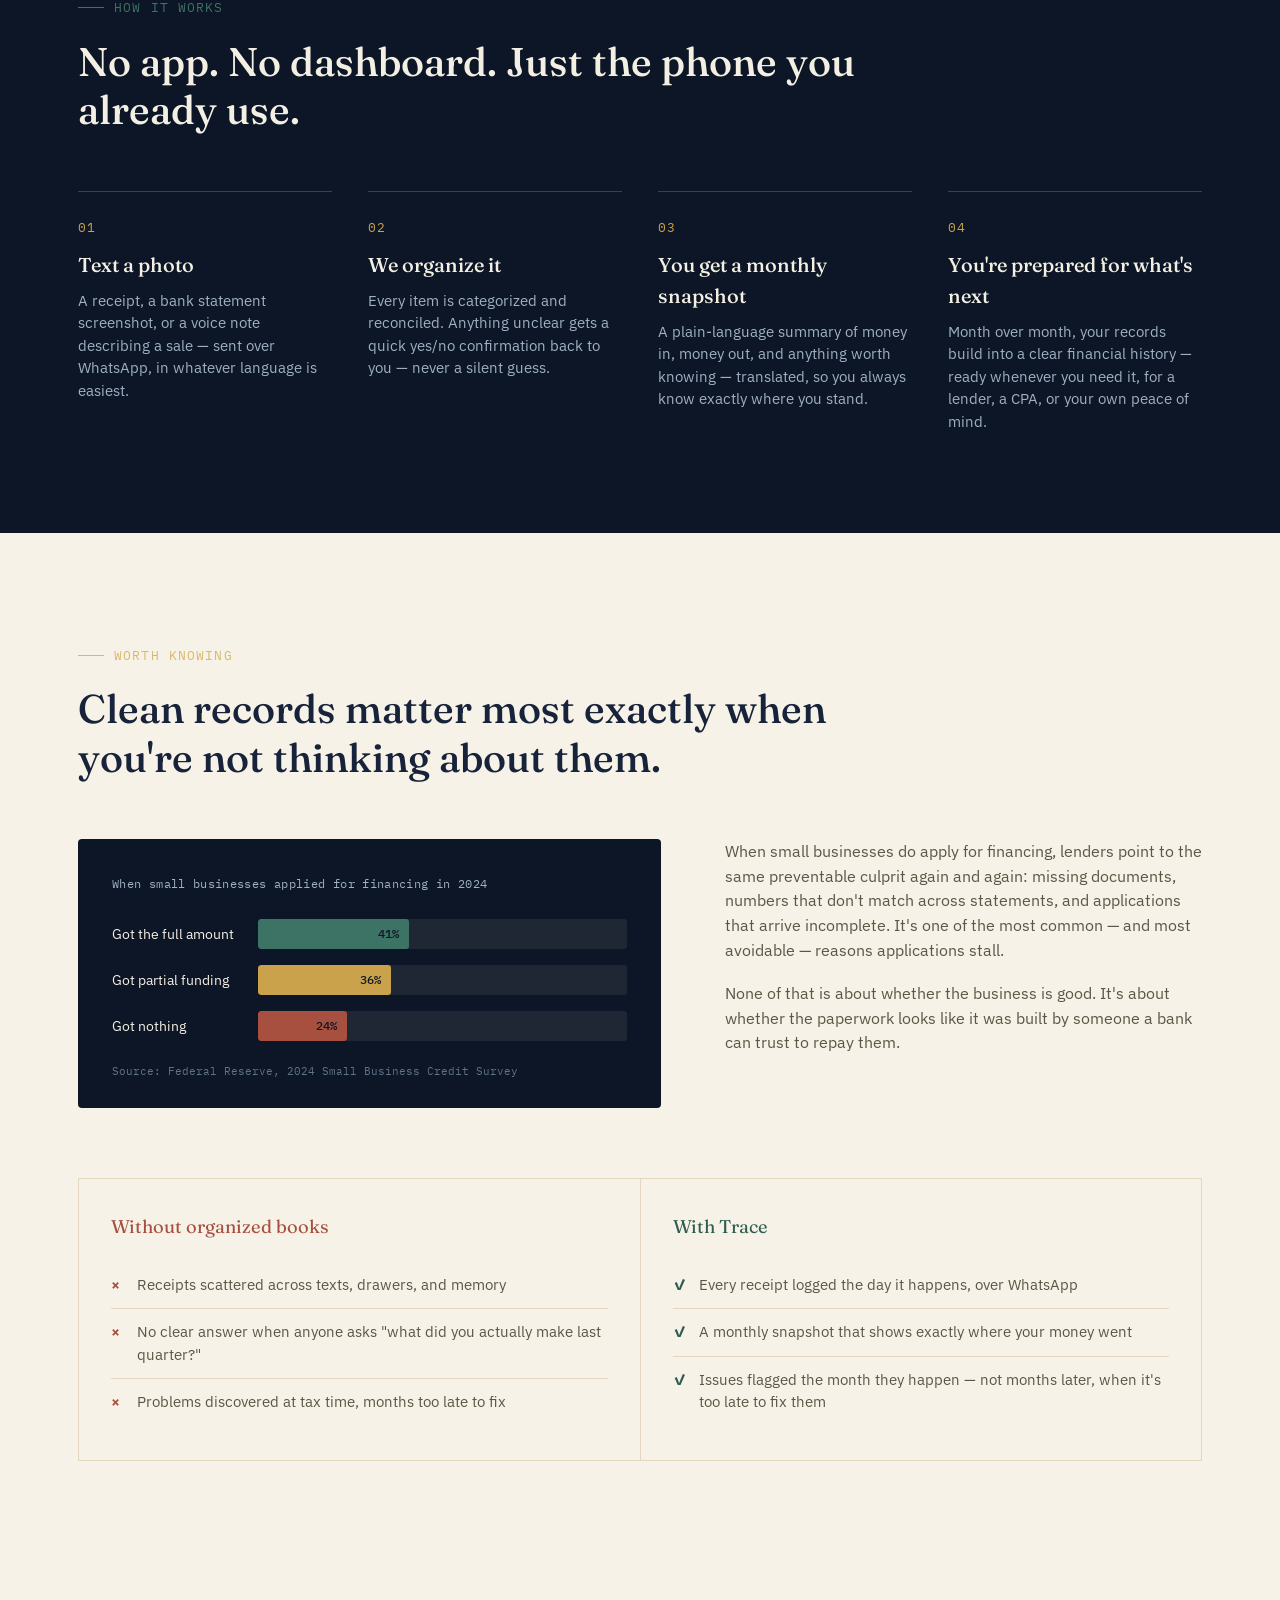
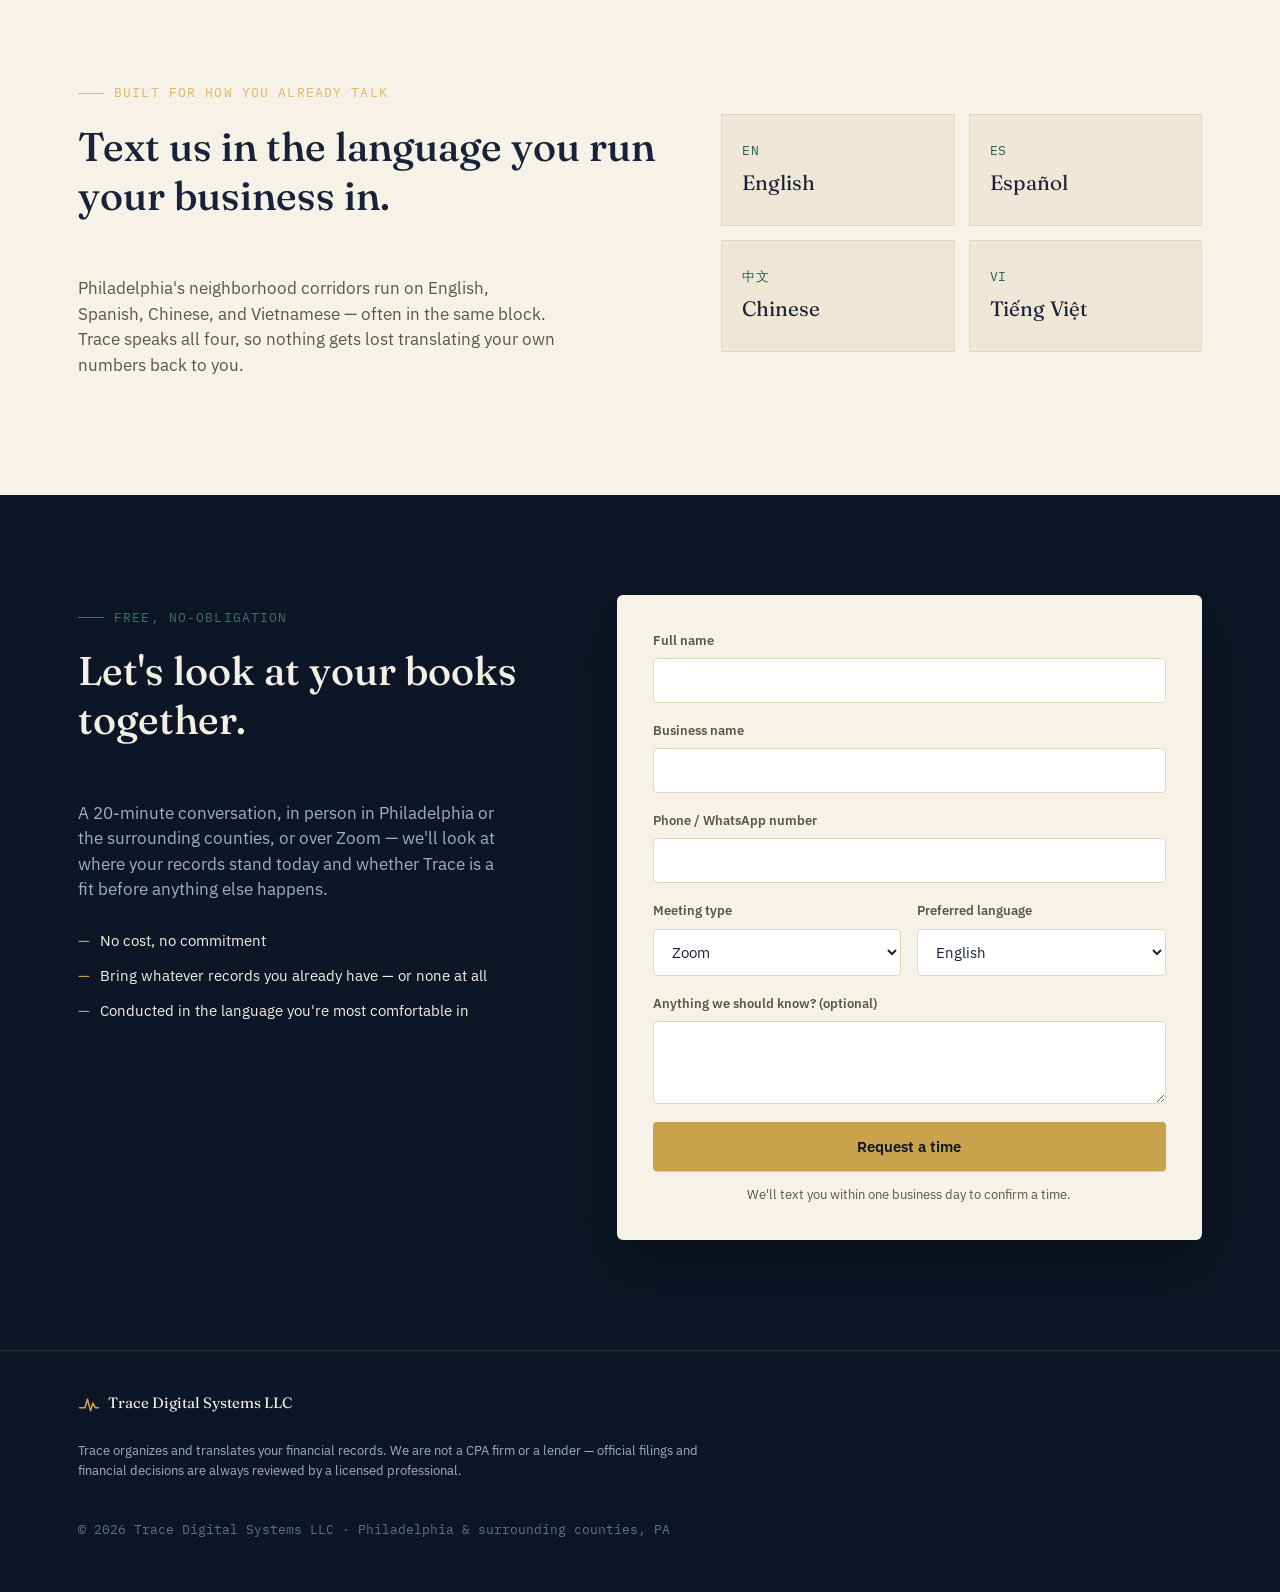
==== commit 2c71be20: "Add files via upload" ====
--- a/index.html
+++ b/index.html
@@ -4,7 +4,7 @@
 <meta charset="UTF-8">
 <meta name="viewport" content="width=device-width, initial-scale=1.0">
 <title>Trace Digital Systems — Your books, ready for what's next</title>
-<meta name="description" content="Trace Digital Systems organizes your business finances over WhatsApp — in English, Español, 中文, or Tiếng Việt — so you're ready when a lender asks.">
+<meta name="description" content="Trace Digital Systems organizes your business finances over WhatsApp — in English, Español, 中文, or Tiếng Việt — so you always know where you stand.">
 <link rel="preconnect" href="https://fonts.googleapis.com">
 <link rel="preconnect" href="https://fonts.gstatic.com" crossorigin>
 <link href="https://fonts.googleapis.com/css2?family=Fraunces:opsz,wght@9..144,300;9..144,400;9..144,500;9..144,600;9..144,700&family=IBM+Plex+Sans:wght@400;500;600;700&family=IBM+Plex+Mono:wght@400;500&display=swap" rel="stylesheet">
@@ -43,13 +43,13 @@
   <section class="hero">
     <div class="wrap hero-inner">
       <div class="hero-copy">
-        <p class="eyebrow" data-i18n="hero.eyebrow">Financial operations, for businesses lenders overlook</p>
+        <p class="eyebrow" data-i18n="hero.eyebrow">Financial clarity for businesses that speak more than English</p>
         <h1 class="hero-title">
           <span data-i18n="hero.title1">Every dollar,</span><br>
           <span class="hero-accent" data-i18n="hero.title2">accounted for.</span><br>
           <span data-i18n="hero.title3">In your language.</span>
         </h1>
-        <p class="hero-sub" data-i18n="hero.sub">Send us a photo of a receipt over WhatsApp. We organize your books and hand you back a clean, lender-ready financial story — every month, in English, Español, 中文, or Tiếng Việt.</p>
+        <p class="hero-sub" data-i18n="hero.sub">Send us a photo of a receipt over WhatsApp. We organize your books and catch what's leaking — every month, in English, Español, 中文, or Tiếng Việt.</p>
         <div class="hero-actions">
           <a href="#book" class="btn btn-primary" data-i18n="hero.cta1">Book a free assessment</a>
           <a href="#how" class="btn btn-text" data-i18n="hero.cta2">See how it works ↓</a>
@@ -76,7 +76,7 @@
             <text data-i18n="hero.node2">Organized & reconciled</text>
           </g>
           <g class="trace-label label-3" transform="translate(240,15)">
-            <text data-i18n="hero.node3">Loan-ready</text>
+            <text data-i18n="hero.node3">Clear & confirmed</text>
           </g>
         </svg>
       </div>
@@ -126,12 +126,12 @@
         <li class="step">
           <span class="step-num">03</span>
           <h3 data-i18n="how.step3.h">You get a monthly snapshot</h3>
-          <p data-i18n="how.step3.p">A plain-language summary of money in, money out, and anything worth knowing — translated, and formatted the way a lender expects to see it.</p>
+          <p data-i18n="how.step3.p">A plain-language summary of money in, money out, and anything worth knowing — translated, so you always know exactly where you stand.</p>
         </li>
         <li class="step">
           <span class="step-num">04</span>
-          <h3 data-i18n="how.step4.h">You get loan-ready</h3>
-          <p data-i18n="how.step4.p">Month over month, your records build into the track record a bank or the SBA can actually underwrite against.</p>
+          <h3 data-i18n="how.step4.h">You're prepared for what's next</h3>
+          <p data-i18n="how.step4.p">Month over month, your records build into a clear financial history — ready whenever you need it, for a lender, a CPA, or your own peace of mind.</p>
         </li>
       </ol>
     </div>
@@ -140,8 +140,8 @@
   <!-- ============ EVIDENCE / DATA ============ -->
   <section class="evidence">
     <div class="wrap">
-      <p class="section-eyebrow" data-i18n="ev.eyebrow">The stakes</p>
-      <h2 class="section-title" data-i18n="ev.title">What separates "declined" from "approved" usually isn't the business. It's the paperwork.</h2>
+      <p class="section-eyebrow" data-i18n="ev.eyebrow">Worth knowing</p>
+      <h2 class="section-title" data-i18n="ev.title">Clean records matter most exactly when you're not thinking about them.</h2>
 
       <div class="evidence-grid">
         <div class="evidence-chart">
@@ -162,7 +162,7 @@
         </div>
 
         <div class="evidence-note">
-          <p data-i18n="ev.note1">Lenders themselves point to the same preventable culprit again and again: missing documents, numbers that don't match across statements, and applications that arrive incomplete. It's called out as one of the most common — and most avoidable — reasons applications stall or get denied outright.</p>
+          <p data-i18n="ev.note1">When small businesses do apply for financing, lenders point to the same preventable culprit again and again: missing documents, numbers that don't match across statements, and applications that arrive incomplete. It's one of the most common — and most avoidable — reasons applications stall.</p>
           <p data-i18n="ev.note2">None of that is about whether the business is good. It's about whether the paperwork looks like it was built by someone a bank can trust to repay them.</p>
         </div>
       </div>
@@ -172,7 +172,7 @@
           <p class="compare-heading" data-i18n="ev.without.h">Without organized books</p>
           <ul>
             <li data-i18n="ev.without.li1">Receipts scattered across texts, drawers, and memory</li>
-            <li data-i18n="ev.without.li2">No clear answer when a lender asks "what did you make last quarter?"</li>
+            <li data-i18n="ev.without.li2">No clear answer when anyone asks "what did you actually make last quarter?"</li>
             <li data-i18n="ev.without.li3">Problems discovered at tax time, months too late to fix</li>
           </ul>
         </div>
@@ -180,8 +180,8 @@
           <p class="compare-heading" data-i18n="ev.with.h">With Trace</p>
           <ul>
             <li data-i18n="ev.with.li1">Every receipt logged the day it happens, over WhatsApp</li>
-            <li data-i18n="ev.with.li2">A monthly snapshot formatted the way a lender already expects to see it</li>
-            <li data-i18n="ev.with.li3">Issues flagged the month they happen — not the month you apply for a loan</li>
+            <li data-i18n="ev.with.li2">A monthly snapshot that shows exactly where your money went</li>
+            <li data-i18n="ev.with.li3">Issues flagged the month they happen — not months later, when it's too late to fix them</li>
           </ul>
         </div>
       </div>
@@ -274,11 +274,12 @@
       </span>
       <span>Trace Digital Systems LLC</span>
     </div>
-    <p class="footer-disclaimer" data-i18n="footer.disclaimer">Trace organizes and translates your financial records. We are not a CPA firm or a lender — official filings and loan decisions are always reviewed by a licensed professional.</p>
+    <p class="footer-disclaimer" data-i18n="footer.disclaimer">Trace organizes and translates your financial records. We are not a CPA firm or a lender — official filings and financial decisions are always reviewed by a licensed professional.</p>
     <p class="footer-copy">© <span id="year"></span> Trace Digital Systems LLC · Philadelphia & surrounding counties, PA</p>
   </div>
 </footer>
 
 <script src="script.js"></script>
+<script defer src="/_vercel/insights/script.js"></script>
 </body>
 </html>
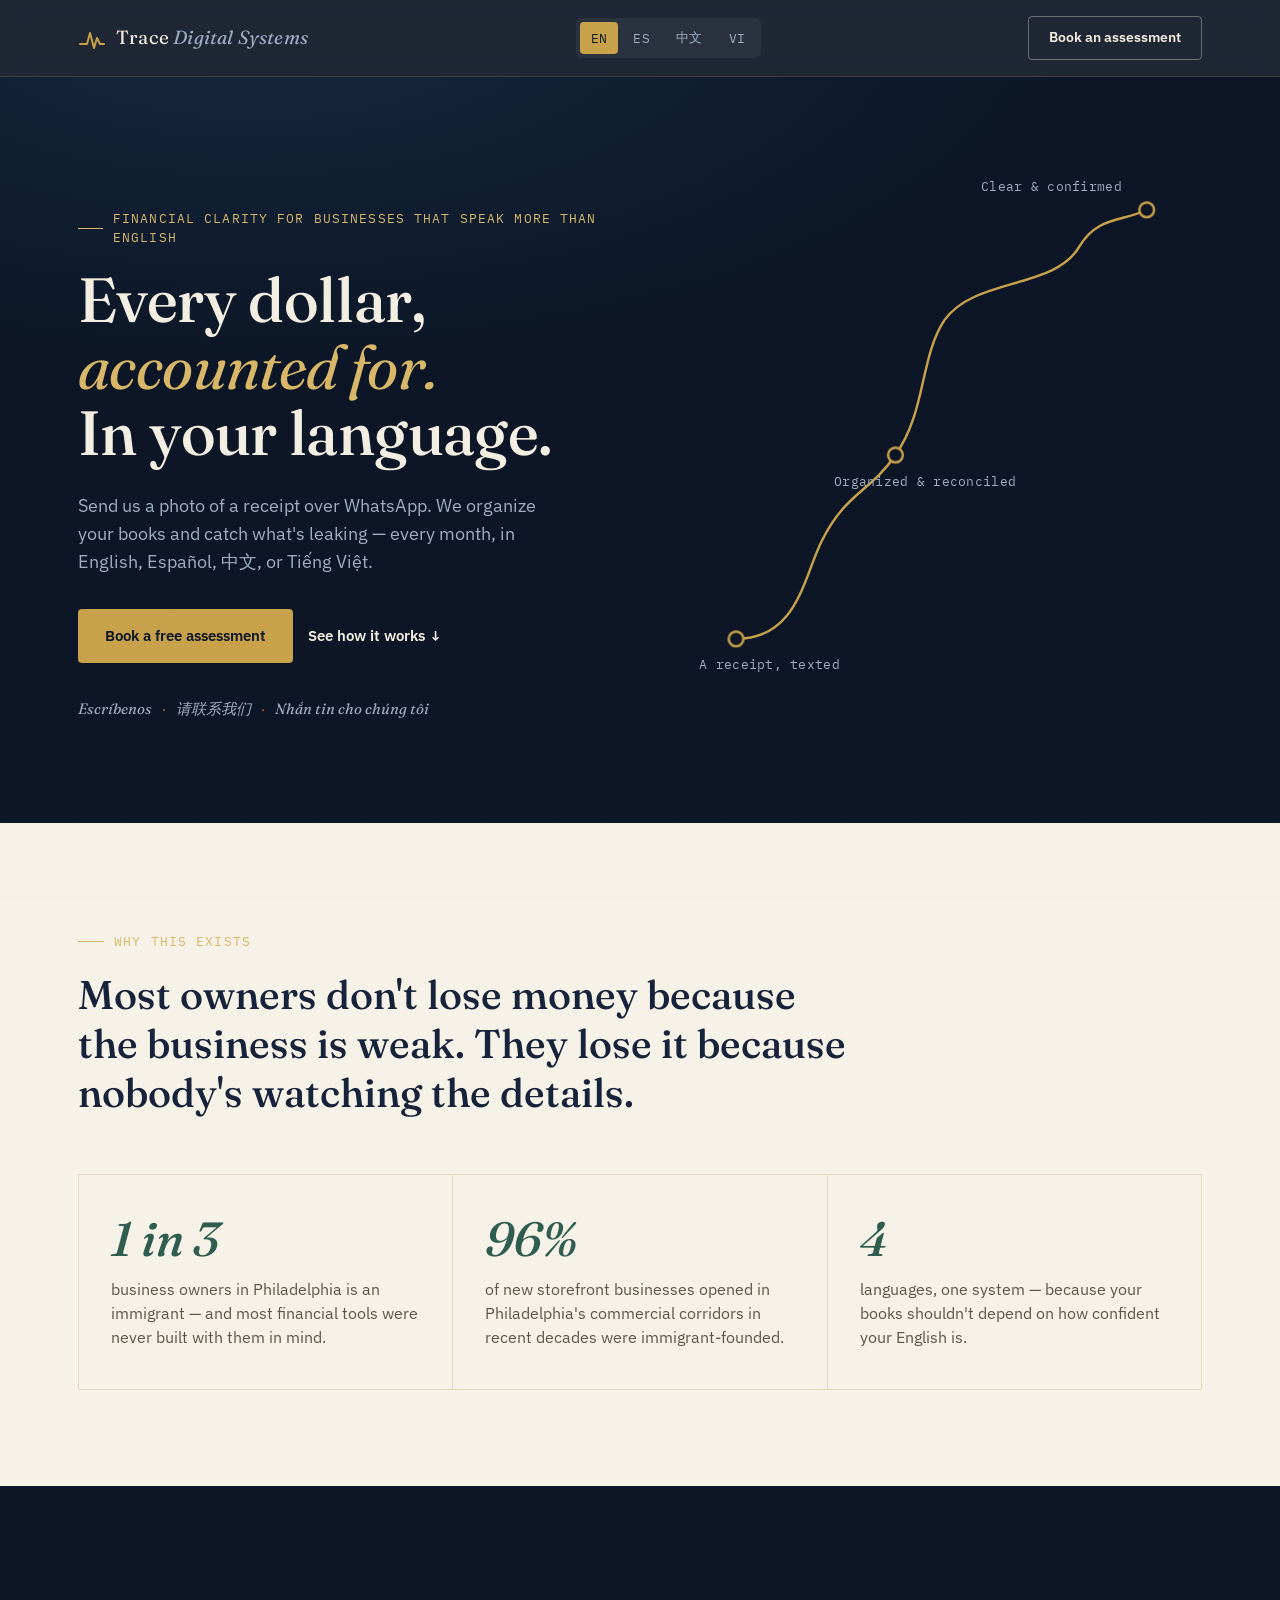
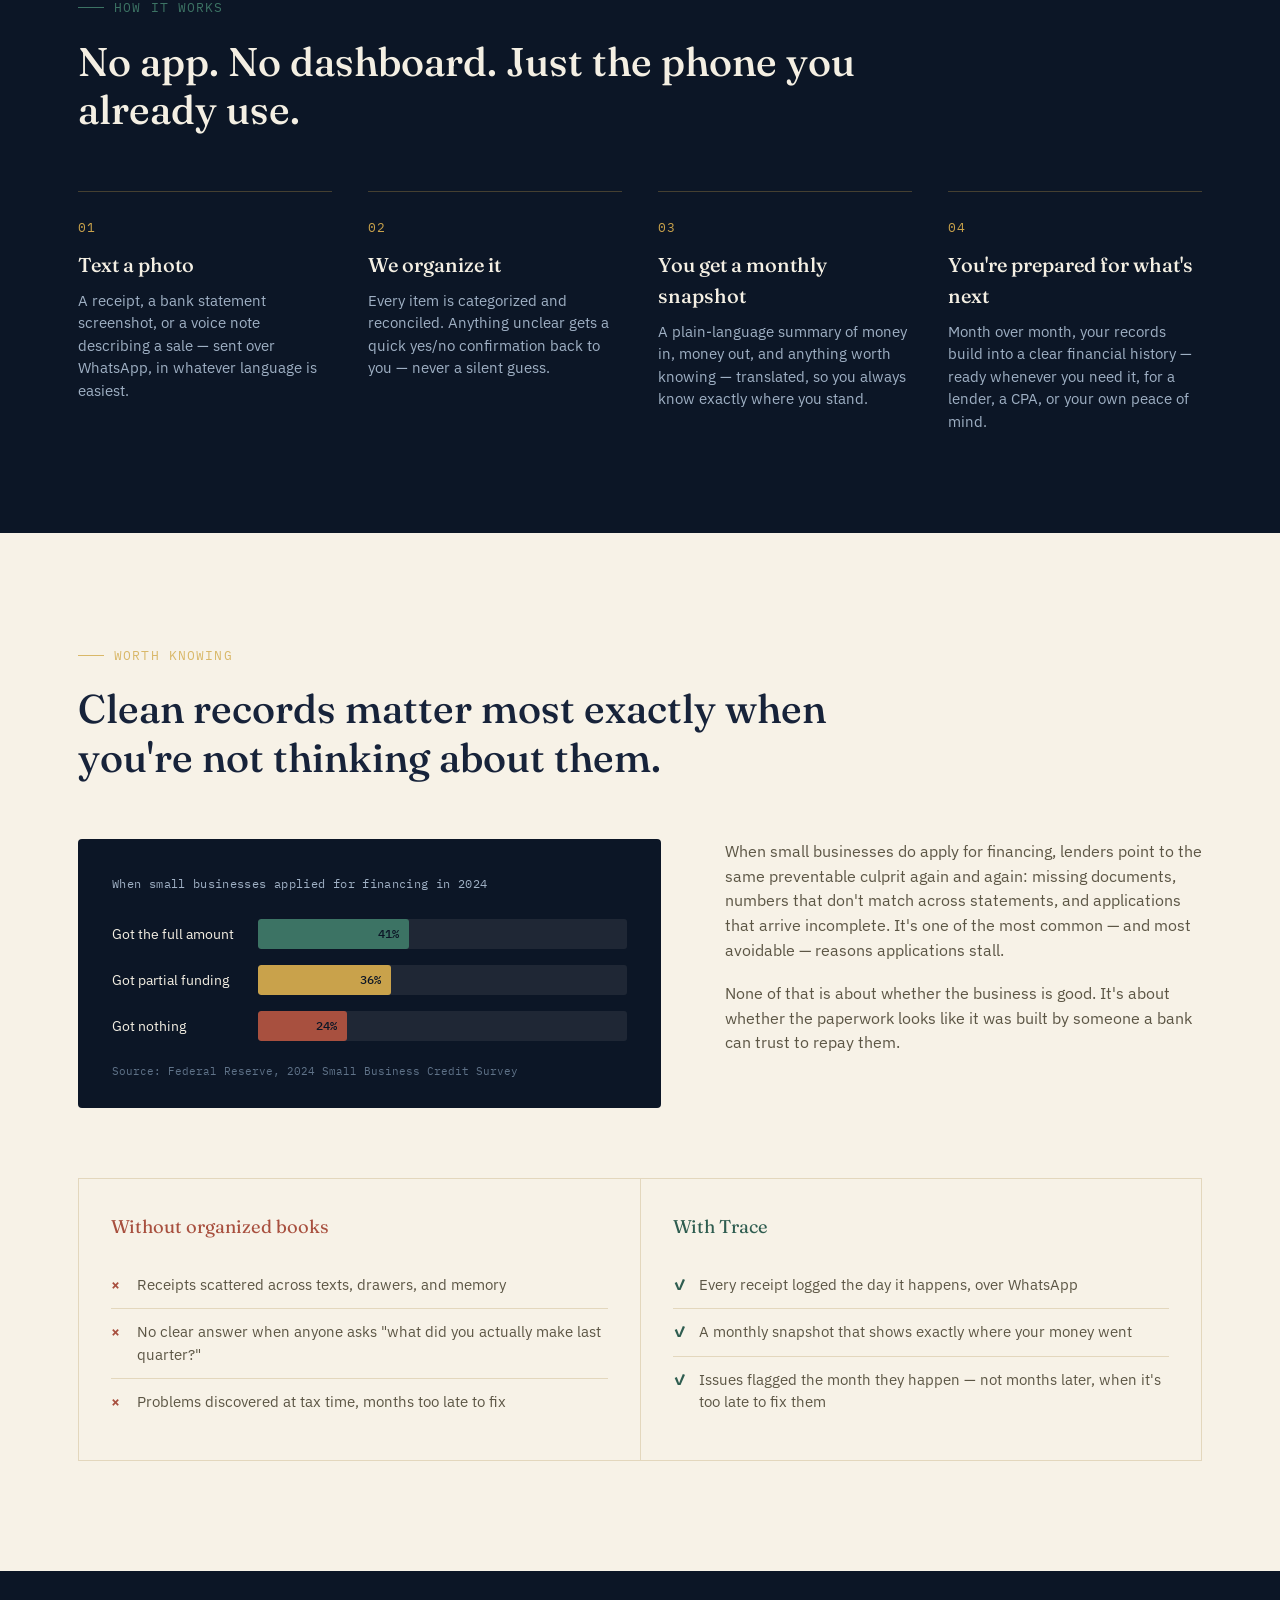
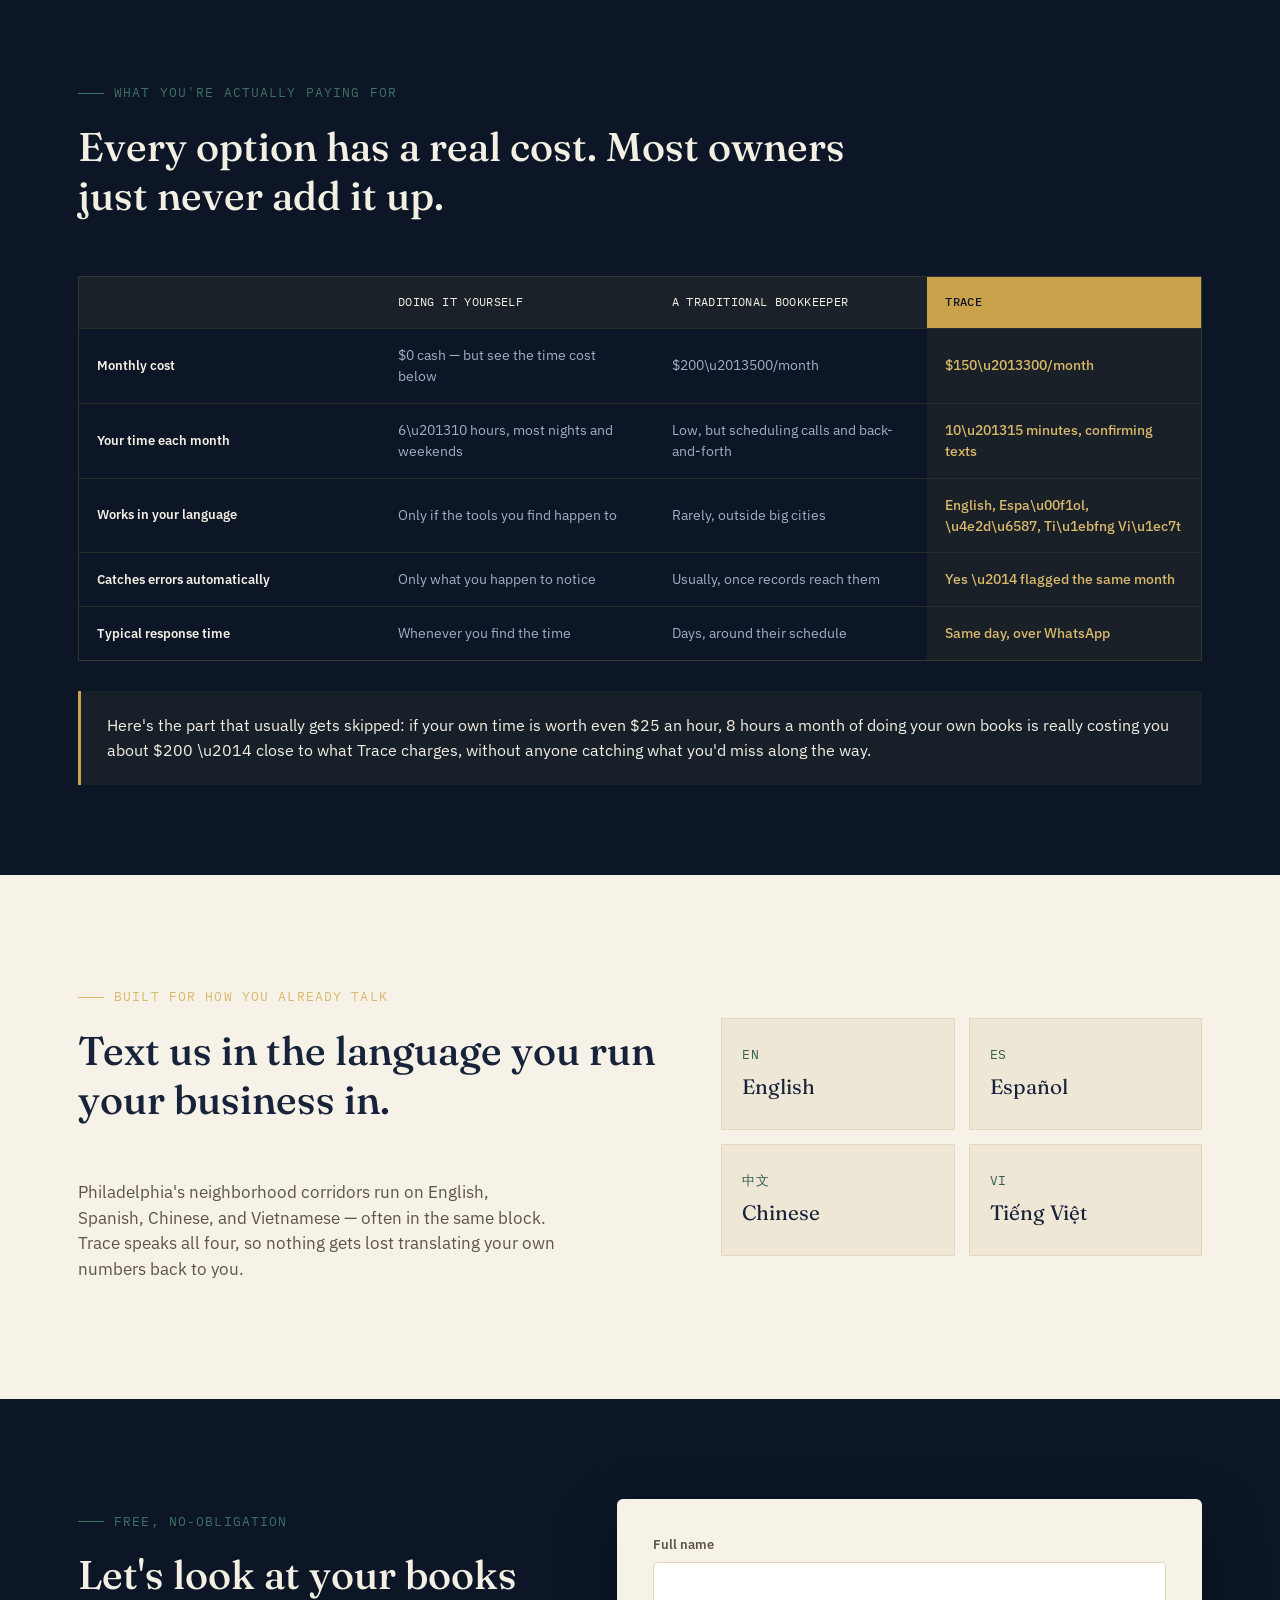
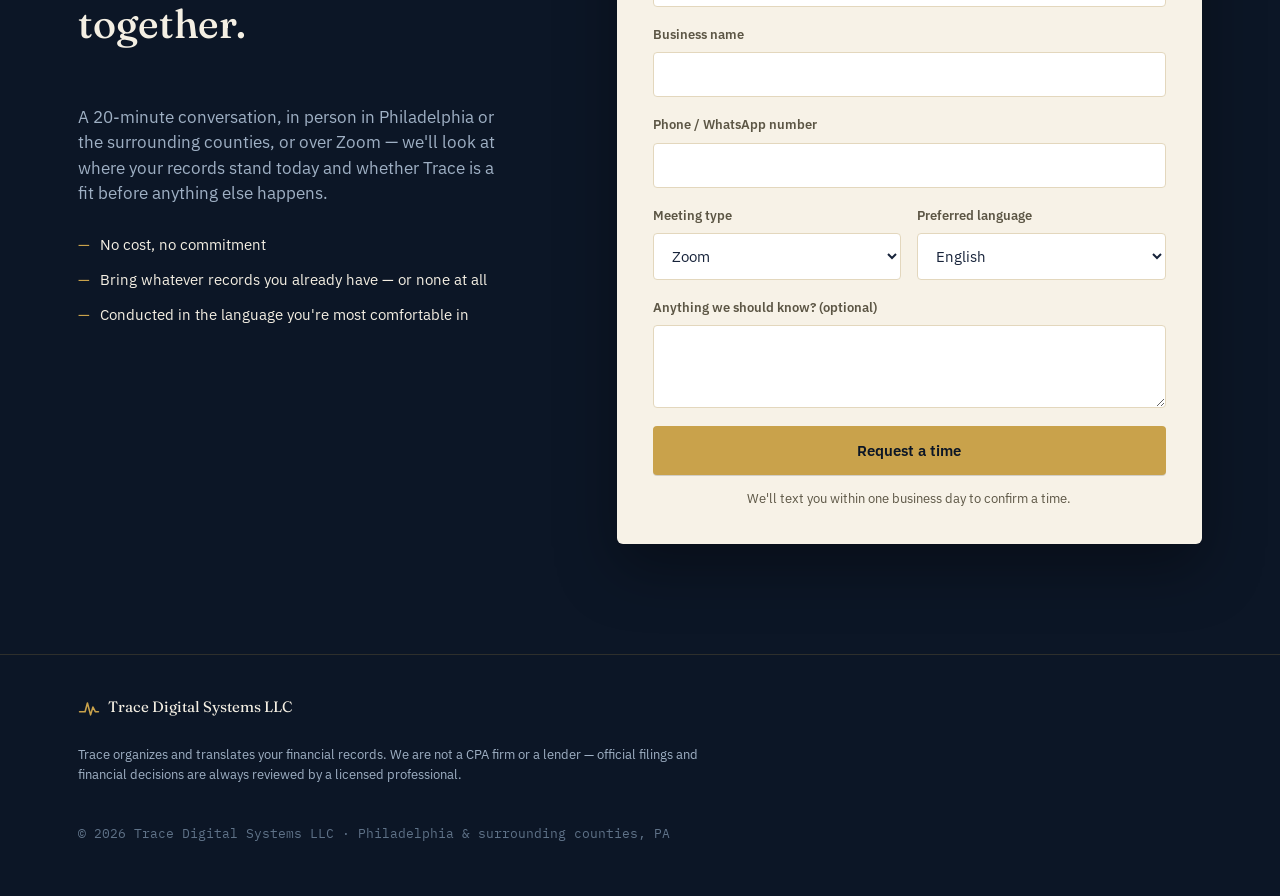
==== commit 3ede6ba0: "Add files via upload" ====
--- a/index.html
+++ b/index.html
@@ -87,7 +87,7 @@
   <section class="stats">
     <div class="wrap">
       <p class="section-eyebrow" data-i18n="stats.eyebrow">Why this exists</p>
-      <h2 class="section-title" data-i18n="stats.title">Most owners aren't turned down because the business is weak. They're turned down because the paperwork is.</h2>
+      <h2 class="section-title" data-i18n="stats.title">Most owners don't lose money because the business is weak. They lose it because nobody's watching the details.</h2>
 
       <div class="stat-grid">
         <div class="stat-card">
@@ -188,6 +188,62 @@
     </div>
   </section>
 
+  <!-- ============ VALUE COMPARISON ============ -->
+  <section class="value">
+    <div class="wrap">
+      <p class="section-eyebrow section-eyebrow--dark" data-i18n="val.eyebrow">What you're actually paying for</p>
+      <h2 class="section-title section-title--dark" data-i18n="val.title">Every option has a real cost. Most owners just never add it up.</h2>
+
+      <div class="value-table">
+        <div class="value-row value-head">
+          <div class="value-cell value-label"></div>
+          <div class="value-cell" data-i18n="val.col1">Doing it yourself</div>
+          <div class="value-cell" data-i18n="val.col2">A traditional bookkeeper</div>
+          <div class="value-cell value-cell--trace" data-i18n="val.col3">Trace</div>
+        </div>
+
+        <div class="value-row">
+          <div class="value-cell value-label" data-i18n="val.row1">Monthly cost</div>
+          <div class="value-cell" data-i18n="val.r1c1">$0 cash — but see the time cost below</div>
+          <div class="value-cell" data-i18n="val.r1c2">$200\u2013500/month</div>
+          <div class="value-cell value-cell--trace" data-i18n="val.r1c3">$150\u2013300/month</div>
+        </div>
+
+        <div class="value-row">
+          <div class="value-cell value-label" data-i18n="val.row2">Your time each month</div>
+          <div class="value-cell" data-i18n="val.r2c1">6\u201310 hours, most nights and weekends</div>
+          <div class="value-cell" data-i18n="val.r2c2">Low, but scheduling calls and back-and-forth</div>
+          <div class="value-cell value-cell--trace" data-i18n="val.r2c3">10\u201315 minutes, confirming texts</div>
+        </div>
+
+        <div class="value-row">
+          <div class="value-cell value-label" data-i18n="val.row3">Works in your language</div>
+          <div class="value-cell" data-i18n="val.r3c1">Only if the tools you find happen to</div>
+          <div class="value-cell" data-i18n="val.r3c2">Rarely, outside big cities</div>
+          <div class="value-cell value-cell--trace" data-i18n="val.r3c3">English, Espa\u00f1ol, \u4e2d\u6587, Ti\u1ebfng Vi\u1ec7t</div>
+        </div>
+
+        <div class="value-row">
+          <div class="value-cell value-label" data-i18n="val.row4">Catches errors automatically</div>
+          <div class="value-cell" data-i18n="val.r4c1">Only what you happen to notice</div>
+          <div class="value-cell" data-i18n="val.r4c2">Usually, once records reach them</div>
+          <div class="value-cell value-cell--trace" data-i18n="val.r4c3">Yes \u2014 flagged the same month</div>
+        </div>
+
+        <div class="value-row">
+          <div class="value-cell value-label" data-i18n="val.row5">Typical response time</div>
+          <div class="value-cell" data-i18n="val.r5c1">Whenever you find the time</div>
+          <div class="value-cell" data-i18n="val.r5c2">Days, around their schedule</div>
+          <div class="value-cell value-cell--trace" data-i18n="val.r5c3">Same day, over WhatsApp</div>
+        </div>
+      </div>
+
+      <div class="value-callout">
+        <p data-i18n="val.callout">Here's the part that usually gets skipped: if your own time is worth even $25 an hour, 8 hours a month of doing your own books is really costing you about $200 \u2014 close to what Trace charges, without anyone catching what you'd miss along the way.</p>
+      </div>
+    </div>
+  </section>
+
   <!-- ============ LANGUAGES ============ -->
   <section class="languages">
     <div class="wrap languages-inner">
--- a/styles.css
+++ b/styles.css
@@ -271,6 +271,31 @@
 .compare-with li::before { content: "✓"; position: absolute; left: 0; color: var(--forest-600); font-weight: 700; }
 
 /* ---------------------------------------------------------------
+   Value comparison table
+   --------------------------------------------------------------- */
+.value { background: var(--ink-900); color: var(--paper-text); padding: 100px 0 90px; }
+.value-table { border: 1px solid rgba(201,162,75,.22); margin-top: 40px; }
+.value-row { display: grid; grid-template-columns: 1.1fr 1fr 1fr 1fr; border-top: 1px solid rgba(201,162,75,.16); }
+.value-row:first-child { border-top: none; }
+.value-head { background: rgba(201,162,75,.08); }
+.value-cell { padding: 16px 18px; font-size: 13.5px; color: var(--muted-on-ink); display: flex; align-items: center; }
+.value-label { font-weight: 600; color: var(--paper-text); font-size: 13px; }
+.value-head .value-cell { font-family: var(--font-mono); font-size: 12px; letter-spacing: .03em; text-transform: uppercase; color: var(--paper-text); }
+.value-cell--trace { color: var(--brass-400); font-weight: 500; background: rgba(201,162,75,.07); }
+.value-head .value-cell--trace { color: var(--ink-900); background: var(--brass-500); }
+@media (max-width: 820px) {
+  .value-row { grid-template-columns: 1fr; }
+  .value-cell { border-top: 1px solid rgba(201,162,75,.1); padding: 10px 18px; }
+  .value-cell:first-child { border-top: none; padding-top: 16px; }
+  .value-label { padding-bottom: 2px; }
+}
+.value-callout {
+  margin-top: 30px; padding: 22px 26px; border-left: 3px solid var(--brass-500);
+  background: rgba(201,162,75,.06);
+}
+.value-callout p { margin: 0; color: var(--paper-text); font-size: 15.5px; line-height: 1.6; }
+
+/* ---------------------------------------------------------------
    Languages
    --------------------------------------------------------------- */
 .languages { padding: 100px 0; }
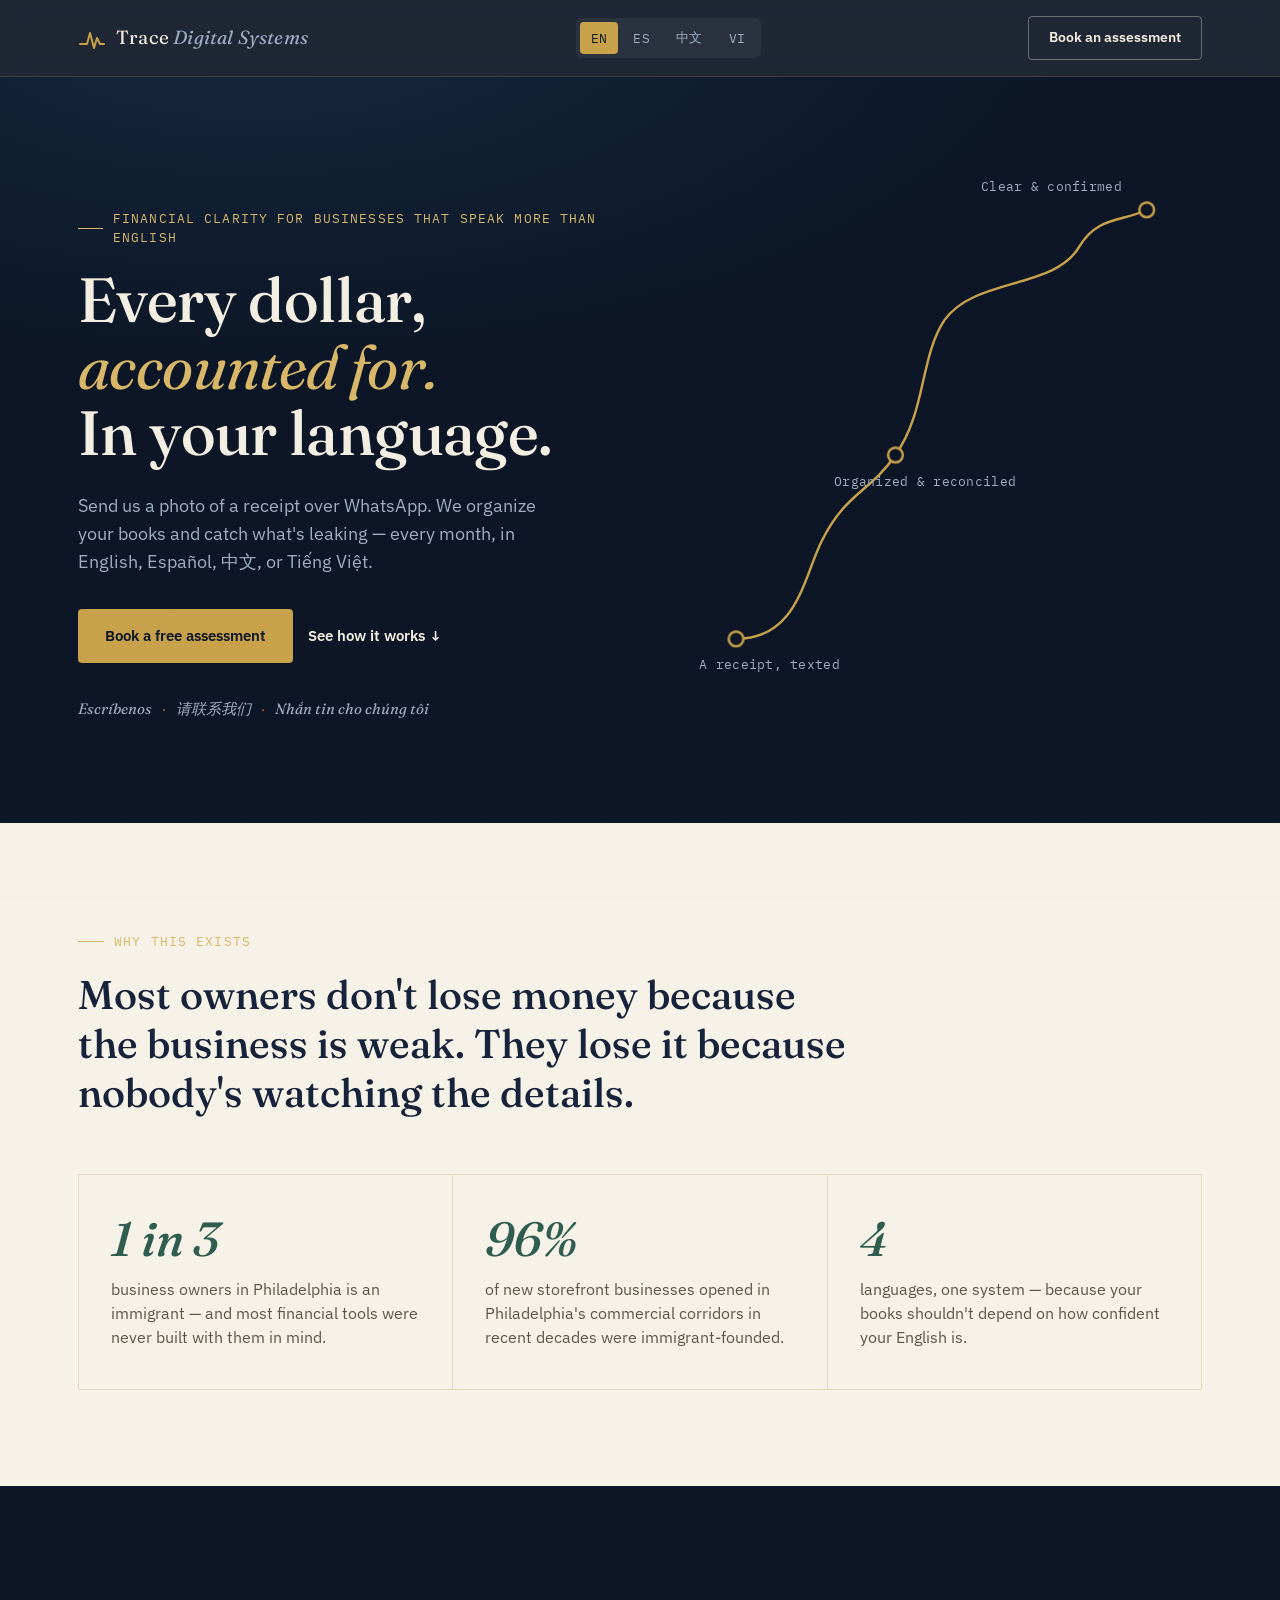
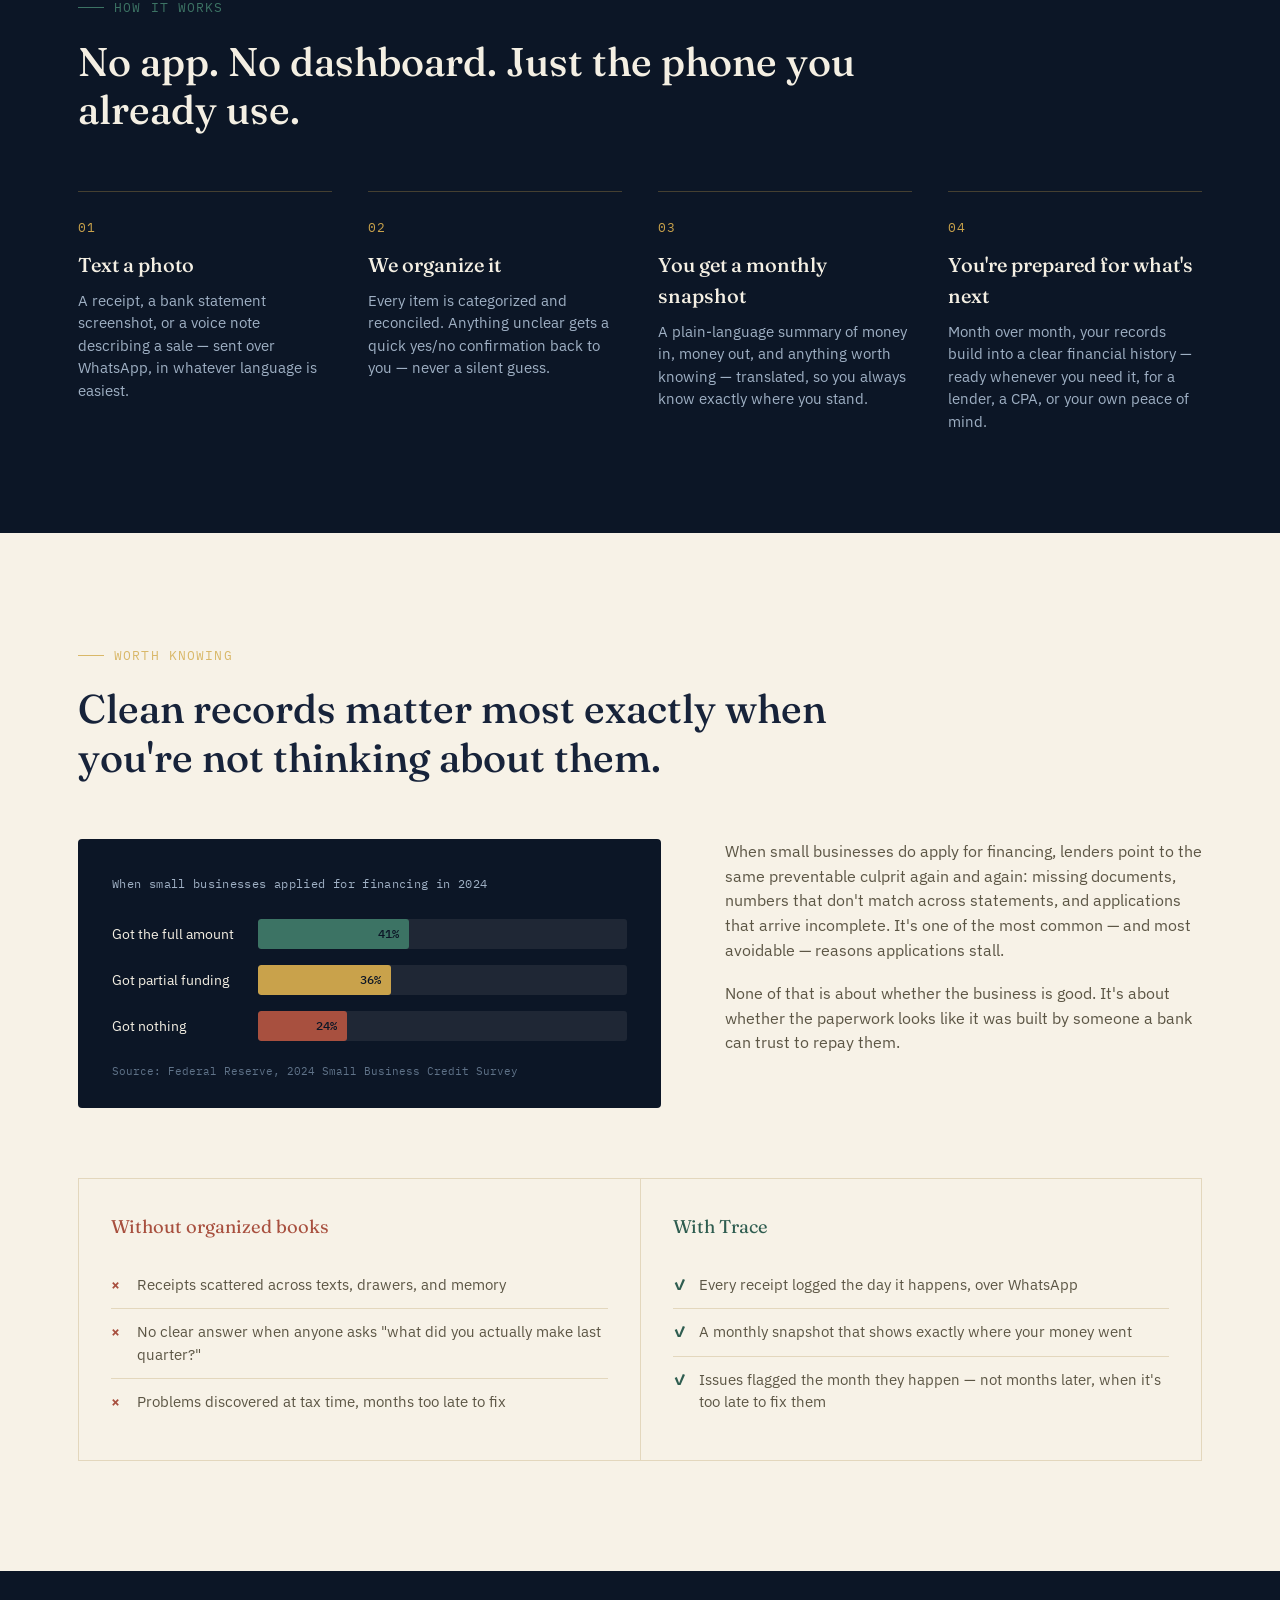
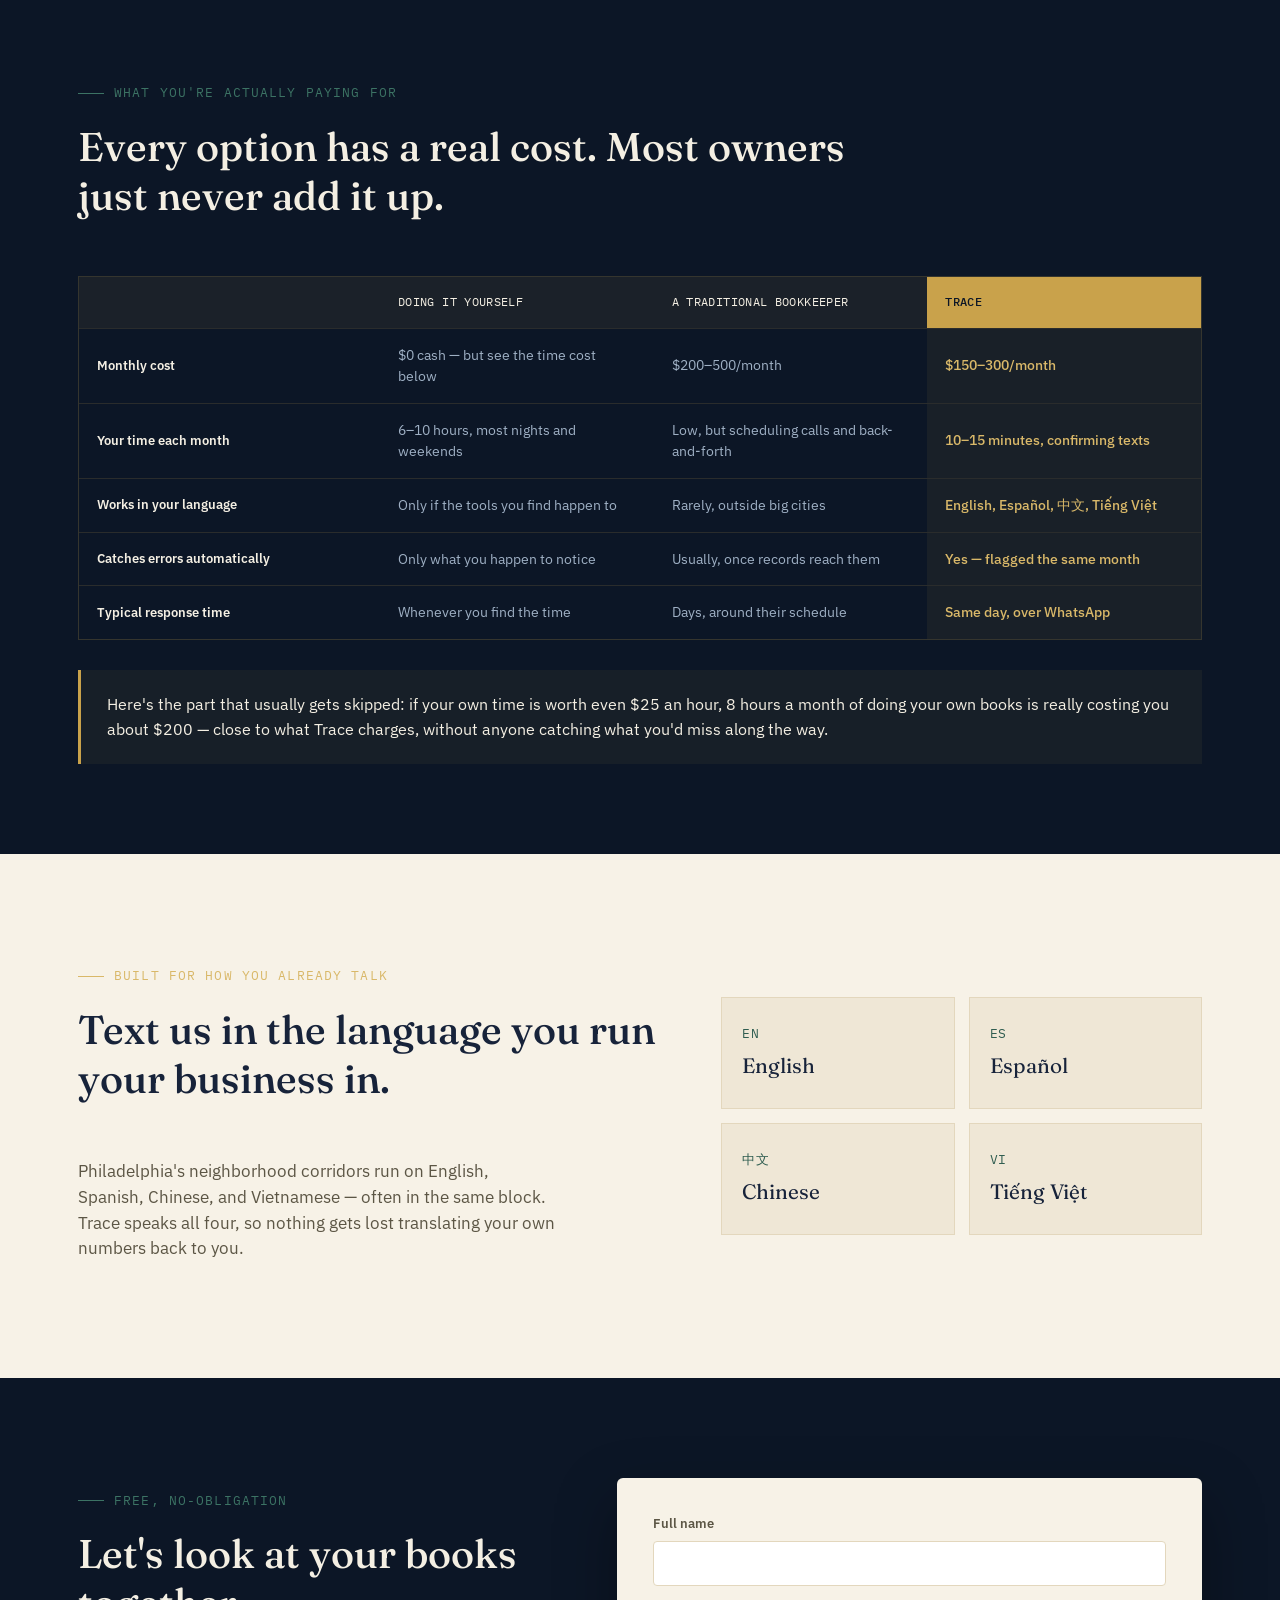
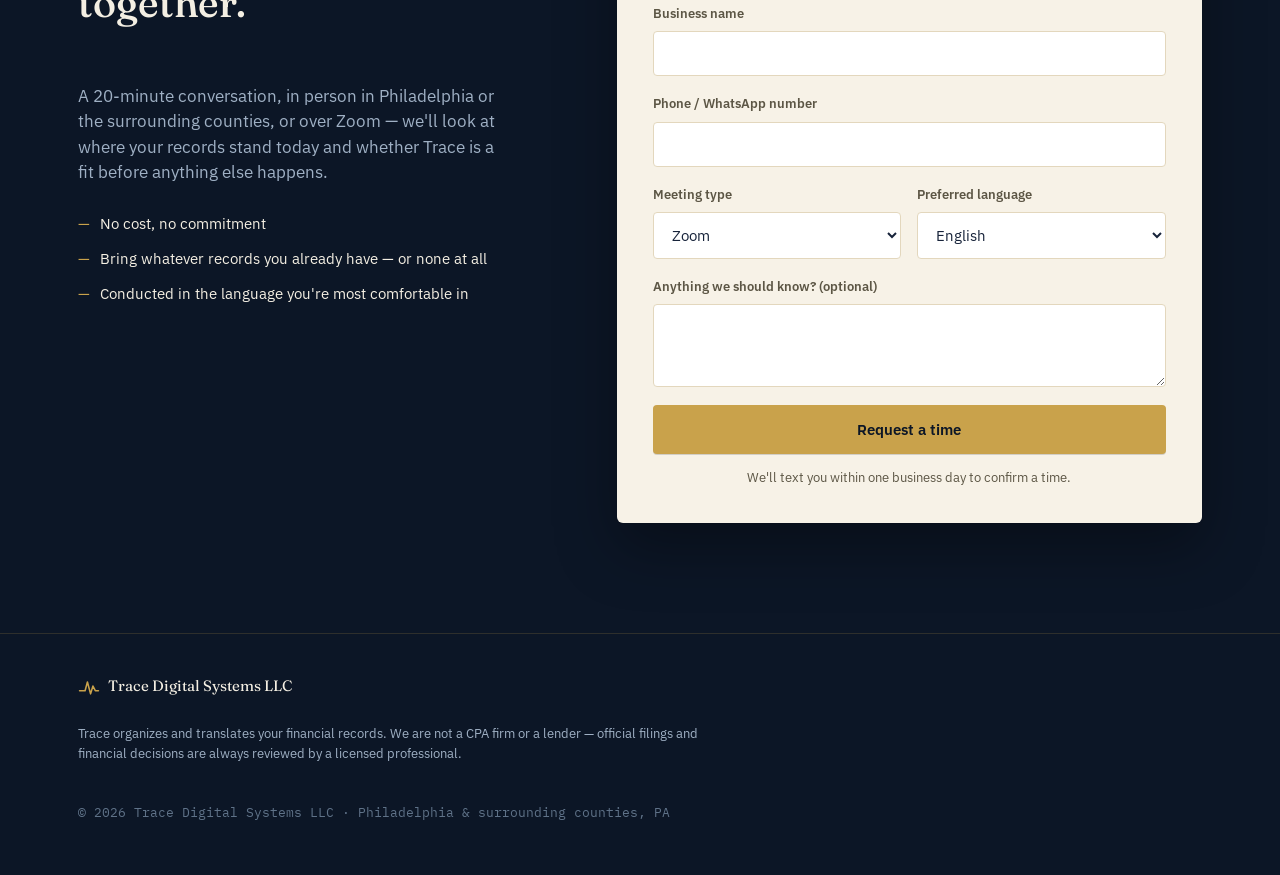
==== commit fe86e4c2: "Add files via upload" ====
--- a/index.html
+++ b/index.html
@@ -205,29 +205,29 @@
         <div class="value-row">
           <div class="value-cell value-label" data-i18n="val.row1">Monthly cost</div>
           <div class="value-cell" data-i18n="val.r1c1">$0 cash — but see the time cost below</div>
-          <div class="value-cell" data-i18n="val.r1c2">$200\u2013500/month</div>
-          <div class="value-cell value-cell--trace" data-i18n="val.r1c3">$150\u2013300/month</div>
+          <div class="value-cell" data-i18n="val.r1c2">$200–500/month</div>
+          <div class="value-cell value-cell--trace" data-i18n="val.r1c3">$150–300/month</div>
         </div>
 
         <div class="value-row">
           <div class="value-cell value-label" data-i18n="val.row2">Your time each month</div>
-          <div class="value-cell" data-i18n="val.r2c1">6\u201310 hours, most nights and weekends</div>
+          <div class="value-cell" data-i18n="val.r2c1">6–10 hours, most nights and weekends</div>
           <div class="value-cell" data-i18n="val.r2c2">Low, but scheduling calls and back-and-forth</div>
-          <div class="value-cell value-cell--trace" data-i18n="val.r2c3">10\u201315 minutes, confirming texts</div>
+          <div class="value-cell value-cell--trace" data-i18n="val.r2c3">10–15 minutes, confirming texts</div>
         </div>
 
         <div class="value-row">
           <div class="value-cell value-label" data-i18n="val.row3">Works in your language</div>
           <div class="value-cell" data-i18n="val.r3c1">Only if the tools you find happen to</div>
           <div class="value-cell" data-i18n="val.r3c2">Rarely, outside big cities</div>
-          <div class="value-cell value-cell--trace" data-i18n="val.r3c3">English, Espa\u00f1ol, \u4e2d\u6587, Ti\u1ebfng Vi\u1ec7t</div>
+          <div class="value-cell value-cell--trace" data-i18n="val.r3c3">English, Español, 中文, Tiếng Việt</div>
         </div>
 
         <div class="value-row">
           <div class="value-cell value-label" data-i18n="val.row4">Catches errors automatically</div>
           <div class="value-cell" data-i18n="val.r4c1">Only what you happen to notice</div>
           <div class="value-cell" data-i18n="val.r4c2">Usually, once records reach them</div>
-          <div class="value-cell value-cell--trace" data-i18n="val.r4c3">Yes \u2014 flagged the same month</div>
+          <div class="value-cell value-cell--trace" data-i18n="val.r4c3">Yes — flagged the same month</div>
         </div>
 
         <div class="value-row">
@@ -239,7 +239,7 @@
       </div>
 
       <div class="value-callout">
-        <p data-i18n="val.callout">Here's the part that usually gets skipped: if your own time is worth even $25 an hour, 8 hours a month of doing your own books is really costing you about $200 \u2014 close to what Trace charges, without anyone catching what you'd miss along the way.</p>
+        <p data-i18n="val.callout">Here's the part that usually gets skipped: if your own time is worth even $25 an hour, 8 hours a month of doing your own books is really costing you about $200 — close to what Trace charges, without anyone catching what you'd miss along the way.</p>
       </div>
     </div>
   </section>
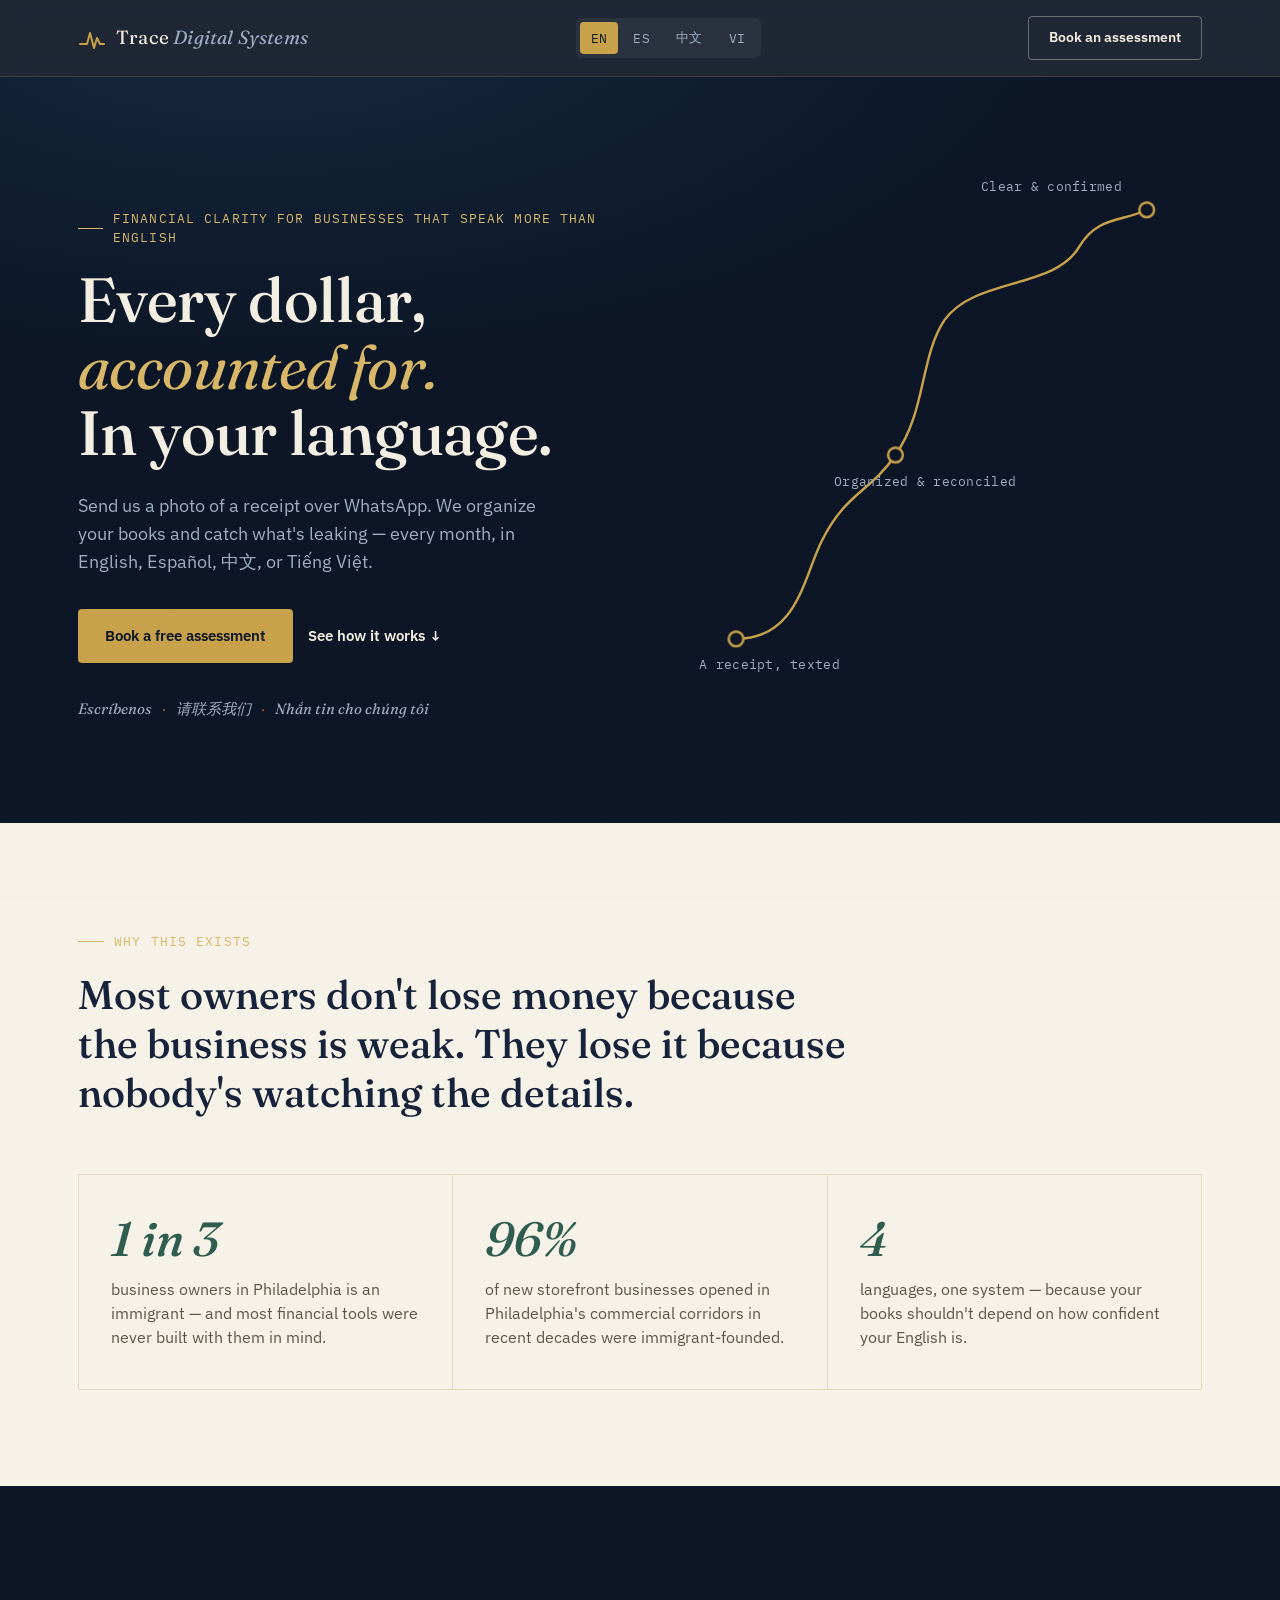
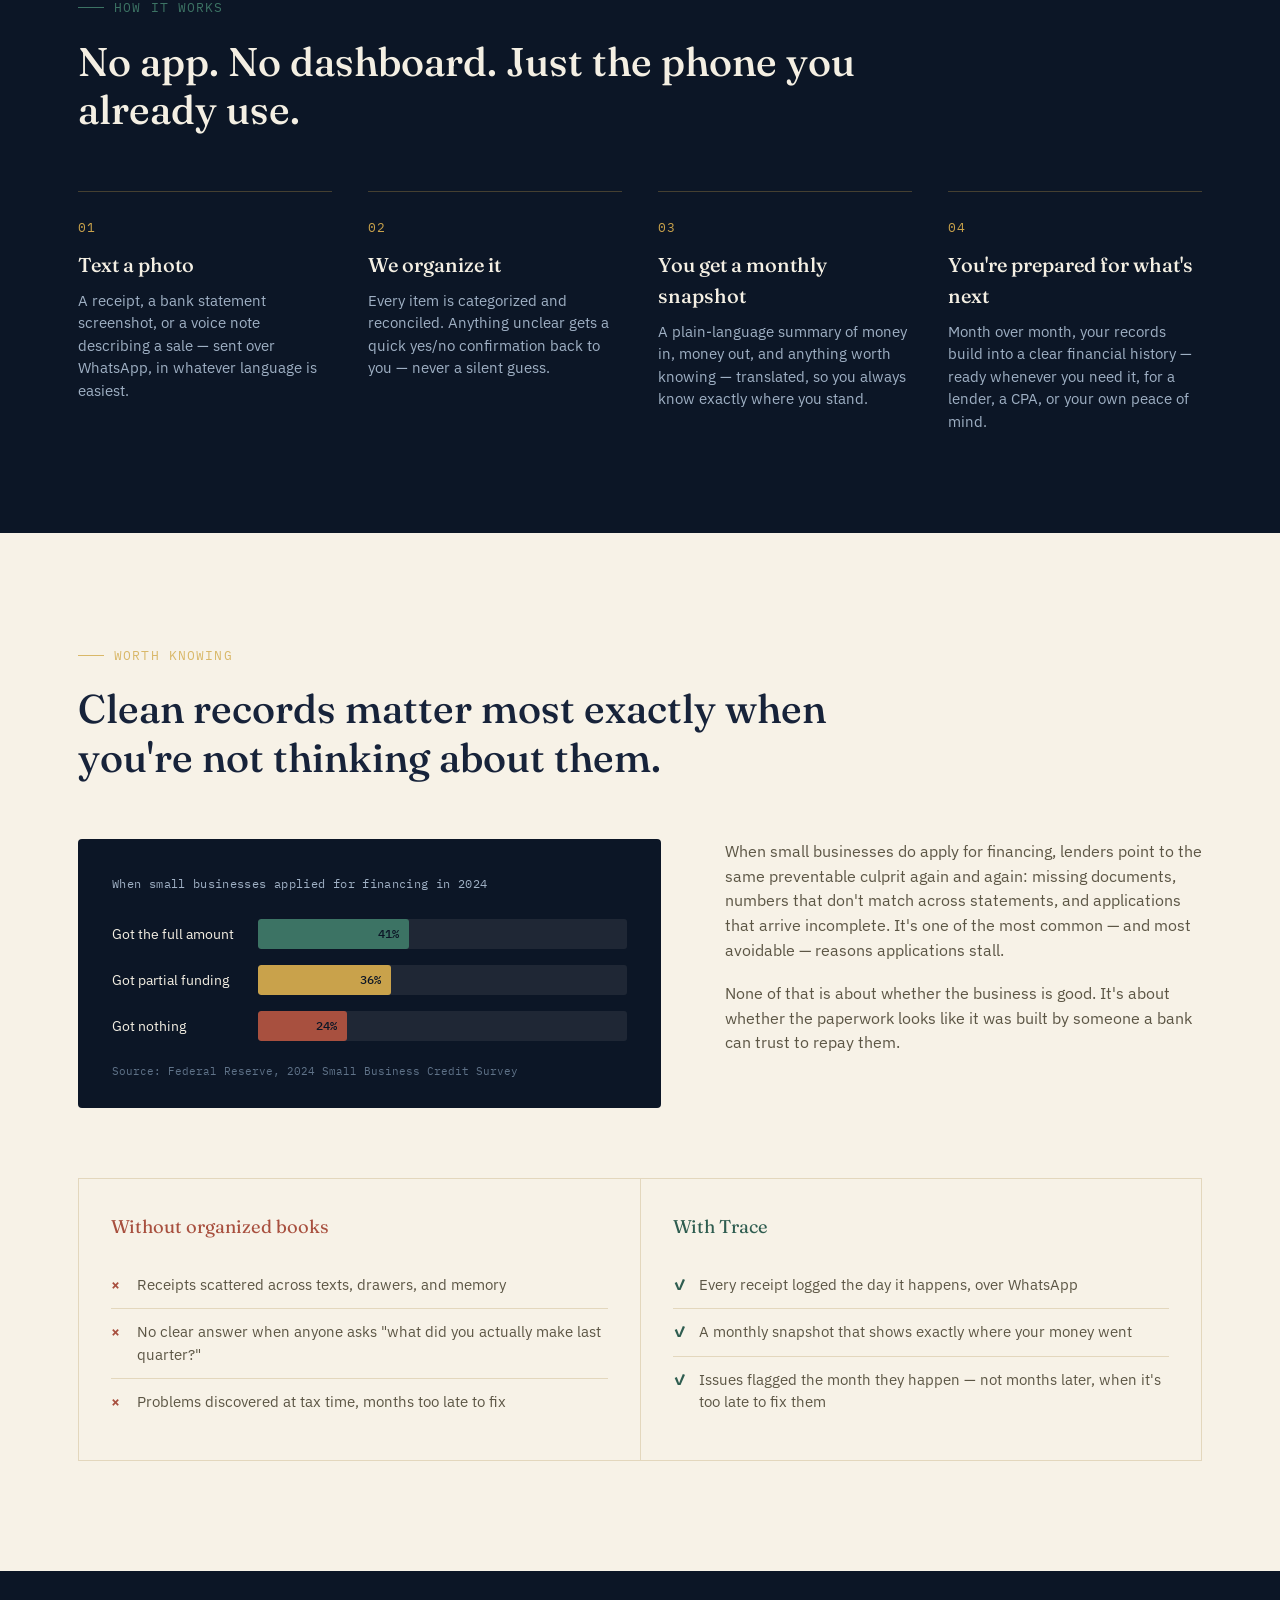
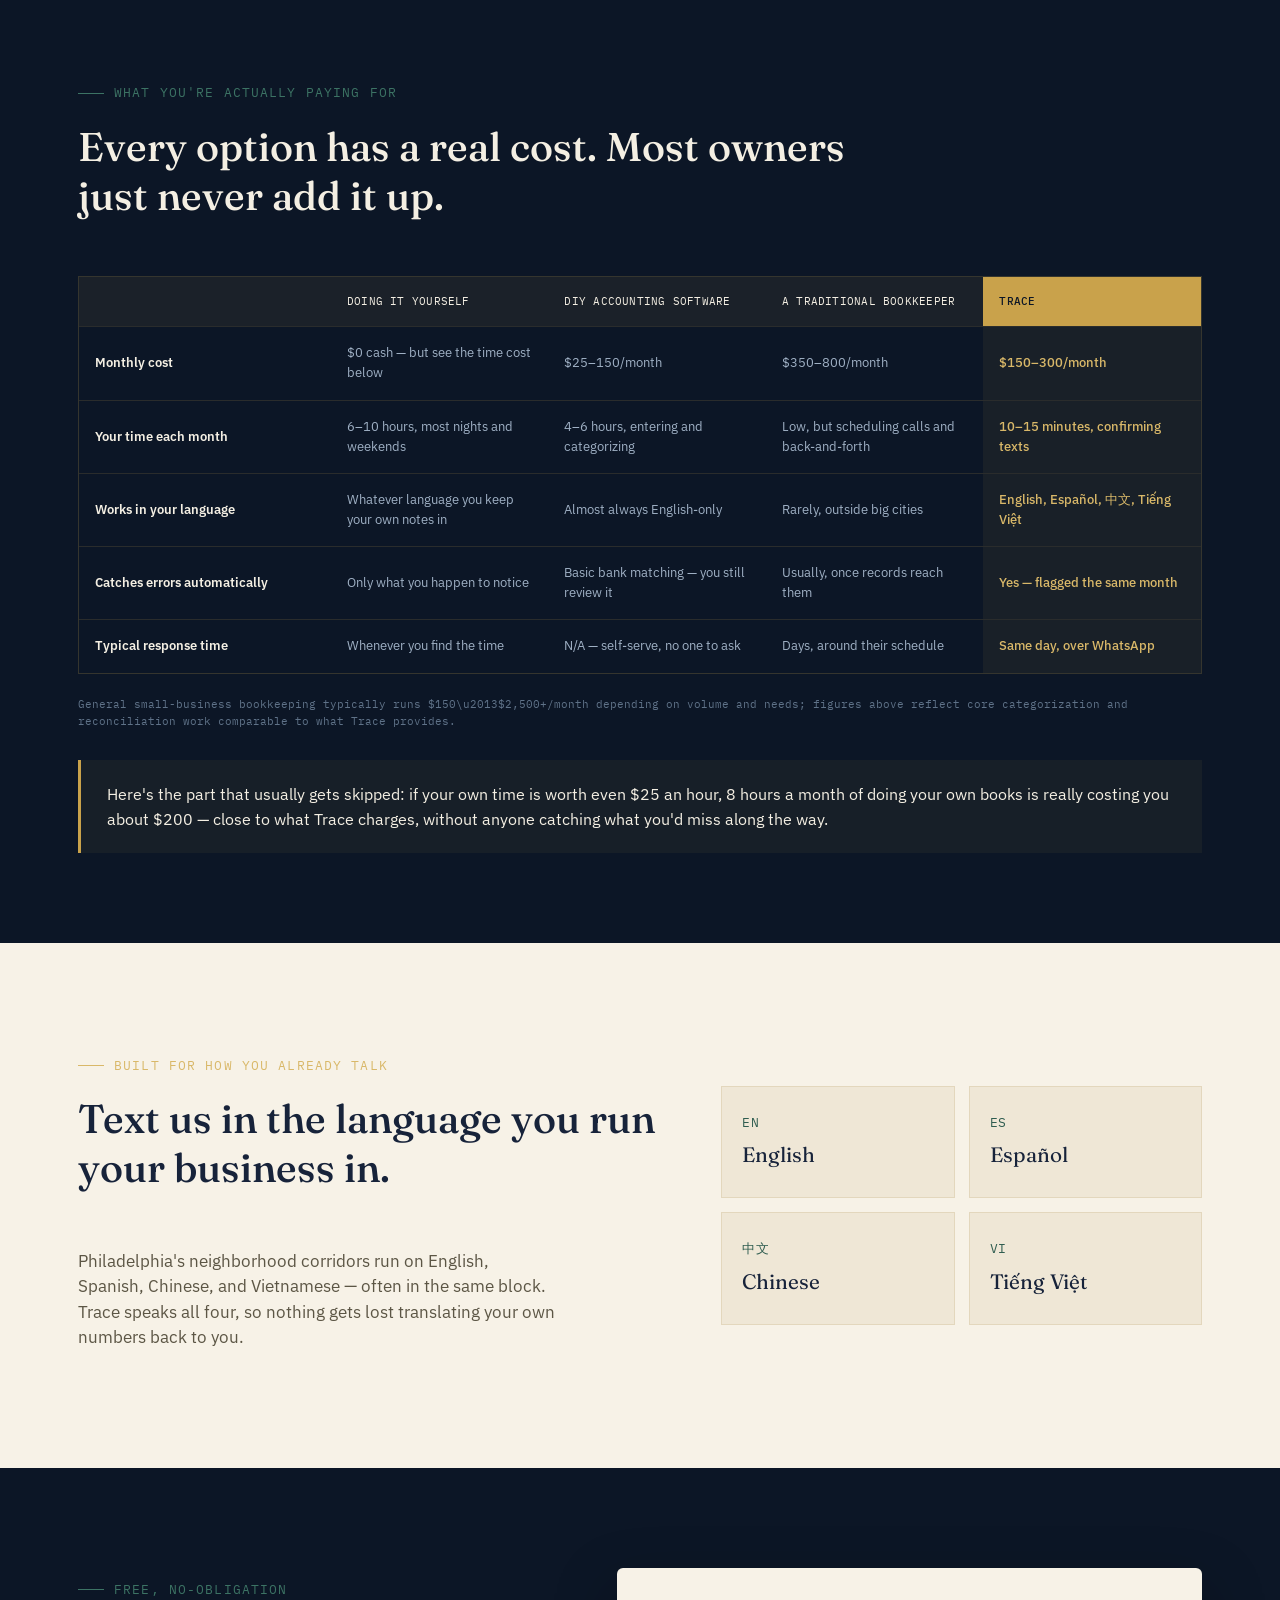
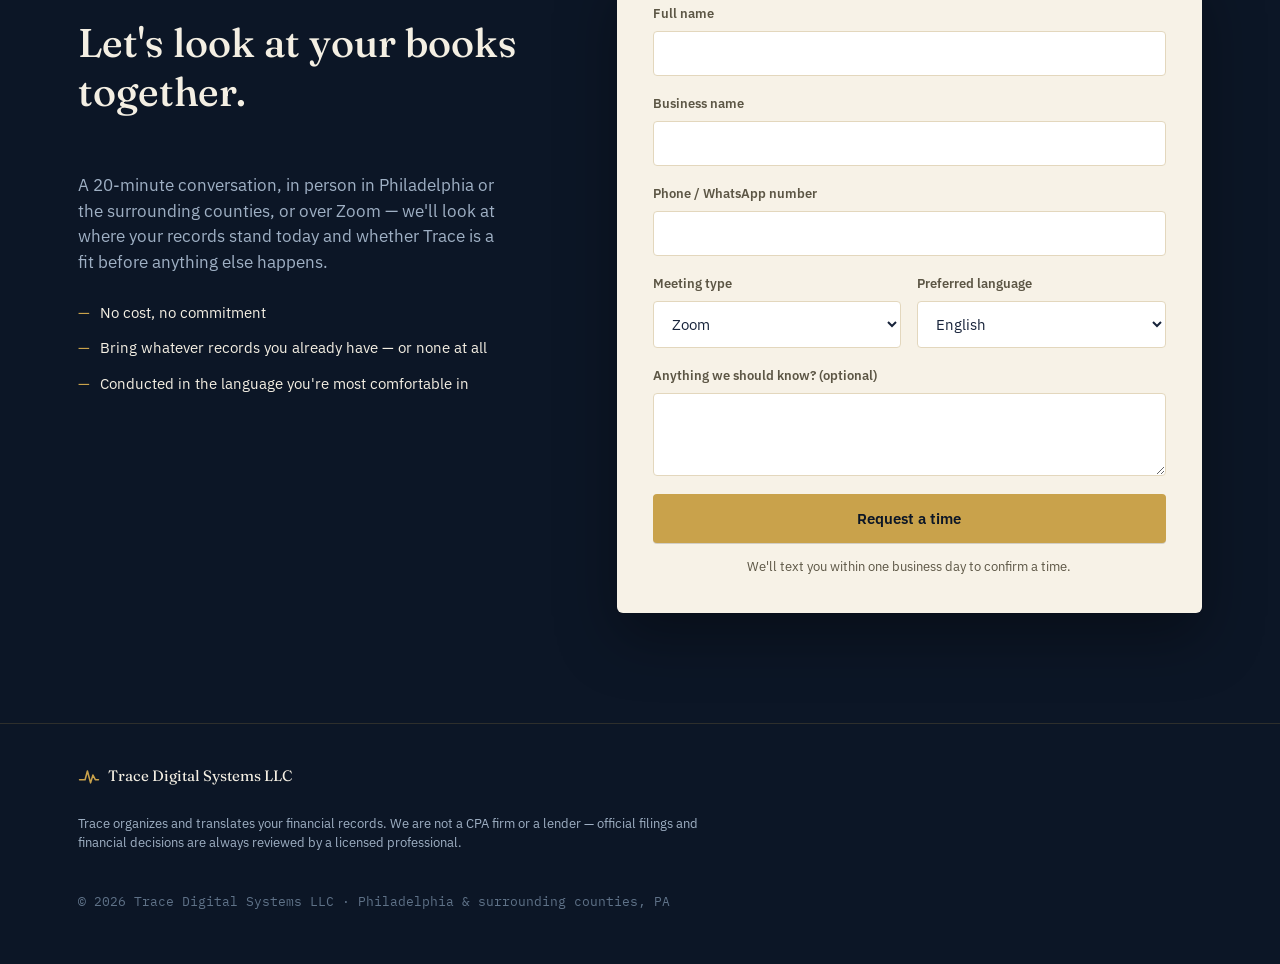
==== commit cca37fda: "Add files via upload" ====
--- a/index.html
+++ b/index.html
@@ -194,10 +194,11 @@
       <p class="section-eyebrow section-eyebrow--dark" data-i18n="val.eyebrow">What you're actually paying for</p>
       <h2 class="section-title section-title--dark" data-i18n="val.title">Every option has a real cost. Most owners just never add it up.</h2>
 
-      <div class="value-table">
+      <div class="value-table value-table--5col">
         <div class="value-row value-head">
           <div class="value-cell value-label"></div>
           <div class="value-cell" data-i18n="val.col1">Doing it yourself</div>
+          <div class="value-cell" data-i18n="val.colSoftware">DIY accounting software</div>
           <div class="value-cell" data-i18n="val.col2">A traditional bookkeeper</div>
           <div class="value-cell value-cell--trace" data-i18n="val.col3">Trace</div>
         </div>
@@ -205,20 +206,23 @@
         <div class="value-row">
           <div class="value-cell value-label" data-i18n="val.row1">Monthly cost</div>
           <div class="value-cell" data-i18n="val.r1c1">$0 cash — but see the time cost below</div>
-          <div class="value-cell" data-i18n="val.r1c2">$200–500/month</div>
+          <div class="value-cell" data-i18n="val.r1cSoftware">$25–150/month</div>
+          <div class="value-cell" data-i18n="val.r1c2">$350–800/month</div>
           <div class="value-cell value-cell--trace" data-i18n="val.r1c3">$150–300/month</div>
         </div>
 
         <div class="value-row">
           <div class="value-cell value-label" data-i18n="val.row2">Your time each month</div>
           <div class="value-cell" data-i18n="val.r2c1">6–10 hours, most nights and weekends</div>
+          <div class="value-cell" data-i18n="val.r2cSoftware">4–6 hours, entering and categorizing</div>
           <div class="value-cell" data-i18n="val.r2c2">Low, but scheduling calls and back-and-forth</div>
           <div class="value-cell value-cell--trace" data-i18n="val.r2c3">10–15 minutes, confirming texts</div>
         </div>
 
         <div class="value-row">
           <div class="value-cell value-label" data-i18n="val.row3">Works in your language</div>
-          <div class="value-cell" data-i18n="val.r3c1">Only if the tools you find happen to</div>
+          <div class="value-cell" data-i18n="val.r3c1">Whatever language you keep your own notes in</div>
+          <div class="value-cell" data-i18n="val.r3cSoftware">Almost always English-only</div>
           <div class="value-cell" data-i18n="val.r3c2">Rarely, outside big cities</div>
           <div class="value-cell value-cell--trace" data-i18n="val.r3c3">English, Español, 中文, Tiếng Việt</div>
         </div>
@@ -226,6 +230,7 @@
         <div class="value-row">
           <div class="value-cell value-label" data-i18n="val.row4">Catches errors automatically</div>
           <div class="value-cell" data-i18n="val.r4c1">Only what you happen to notice</div>
+          <div class="value-cell" data-i18n="val.r4cSoftware">Basic bank matching — you still review it</div>
           <div class="value-cell" data-i18n="val.r4c2">Usually, once records reach them</div>
           <div class="value-cell value-cell--trace" data-i18n="val.r4c3">Yes — flagged the same month</div>
         </div>
@@ -233,10 +238,12 @@
         <div class="value-row">
           <div class="value-cell value-label" data-i18n="val.row5">Typical response time</div>
           <div class="value-cell" data-i18n="val.r5c1">Whenever you find the time</div>
+          <div class="value-cell" data-i18n="val.r5cSoftware">N/A — self-serve, no one to ask</div>
           <div class="value-cell" data-i18n="val.r5c2">Days, around their schedule</div>
           <div class="value-cell value-cell--trace" data-i18n="val.r5c3">Same day, over WhatsApp</div>
         </div>
       </div>
+      <p class="chart-source" data-i18n="val.source">General small-business bookkeeping typically runs $150\u2013$2,500+/month depending on volume and needs; figures above reflect core categorization and reconciliation work comparable to what Trace provides.</p>
 
       <div class="value-callout">
         <p data-i18n="val.callout">Here's the part that usually gets skipped: if your own time is worth even $25 an hour, 8 hours a month of doing your own books is really costing you about $200 — close to what Trace charges, without anyone catching what you'd miss along the way.</p>
--- a/styles.css
+++ b/styles.css
@@ -274,20 +274,18 @@
    Value comparison table
    --------------------------------------------------------------- */
 .value { background: var(--ink-900); color: var(--paper-text); padding: 100px 0 90px; }
-.value-table { border: 1px solid rgba(201,162,75,.22); margin-top: 40px; }
-.value-row { display: grid; grid-template-columns: 1.1fr 1fr 1fr 1fr; border-top: 1px solid rgba(201,162,75,.16); }
+.value-table { border: 1px solid rgba(201,162,75,.22); margin-top: 40px; overflow-x: auto; }
+.value-row { display: grid; grid-template-columns: 1.1fr repeat(4, 0.95fr); min-width: 760px; border-top: 1px solid rgba(201,162,75,.16); }
 .value-row:first-child { border-top: none; }
 .value-head { background: rgba(201,162,75,.08); }
-.value-cell { padding: 16px 18px; font-size: 13.5px; color: var(--muted-on-ink); display: flex; align-items: center; }
+.value-cell { padding: 16px 16px; font-size: 13px; color: var(--muted-on-ink); display: flex; align-items: center; }
 .value-label { font-weight: 600; color: var(--paper-text); font-size: 13px; }
-.value-head .value-cell { font-family: var(--font-mono); font-size: 12px; letter-spacing: .03em; text-transform: uppercase; color: var(--paper-text); }
+.value-head .value-cell { font-family: var(--font-mono); font-size: 11px; letter-spacing: .02em; text-transform: uppercase; color: var(--paper-text); }
 .value-cell--trace { color: var(--brass-400); font-weight: 500; background: rgba(201,162,75,.07); }
 .value-head .value-cell--trace { color: var(--ink-900); background: var(--brass-500); }
+.value-table .chart-source { margin: 10px 0 0; }
 @media (max-width: 820px) {
-  .value-row { grid-template-columns: 1fr; }
-  .value-cell { border-top: 1px solid rgba(201,162,75,.1); padding: 10px 18px; }
-  .value-cell:first-child { border-top: none; padding-top: 16px; }
-  .value-label { padding-bottom: 2px; }
+  .value-row { min-width: 640px; }
 }
 .value-callout {
   margin-top: 30px; padding: 22px 26px; border-left: 3px solid var(--brass-500);
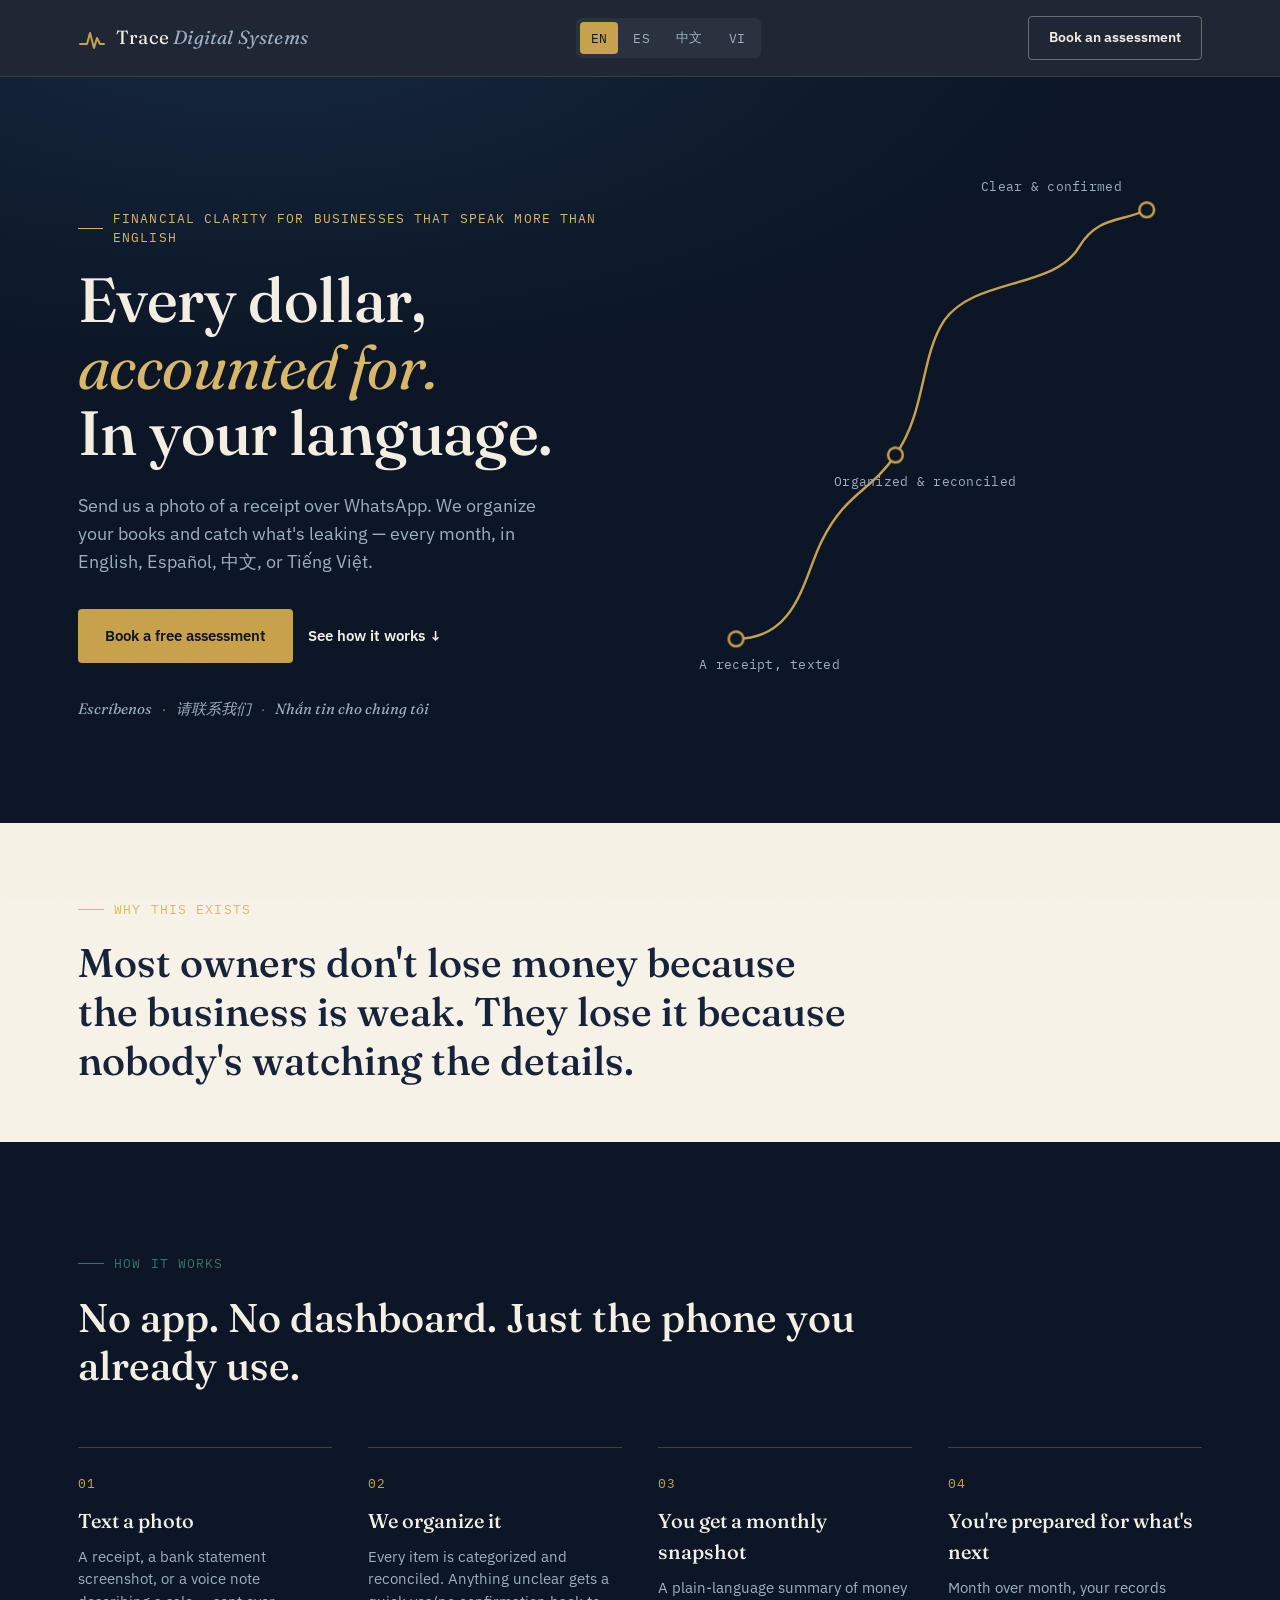
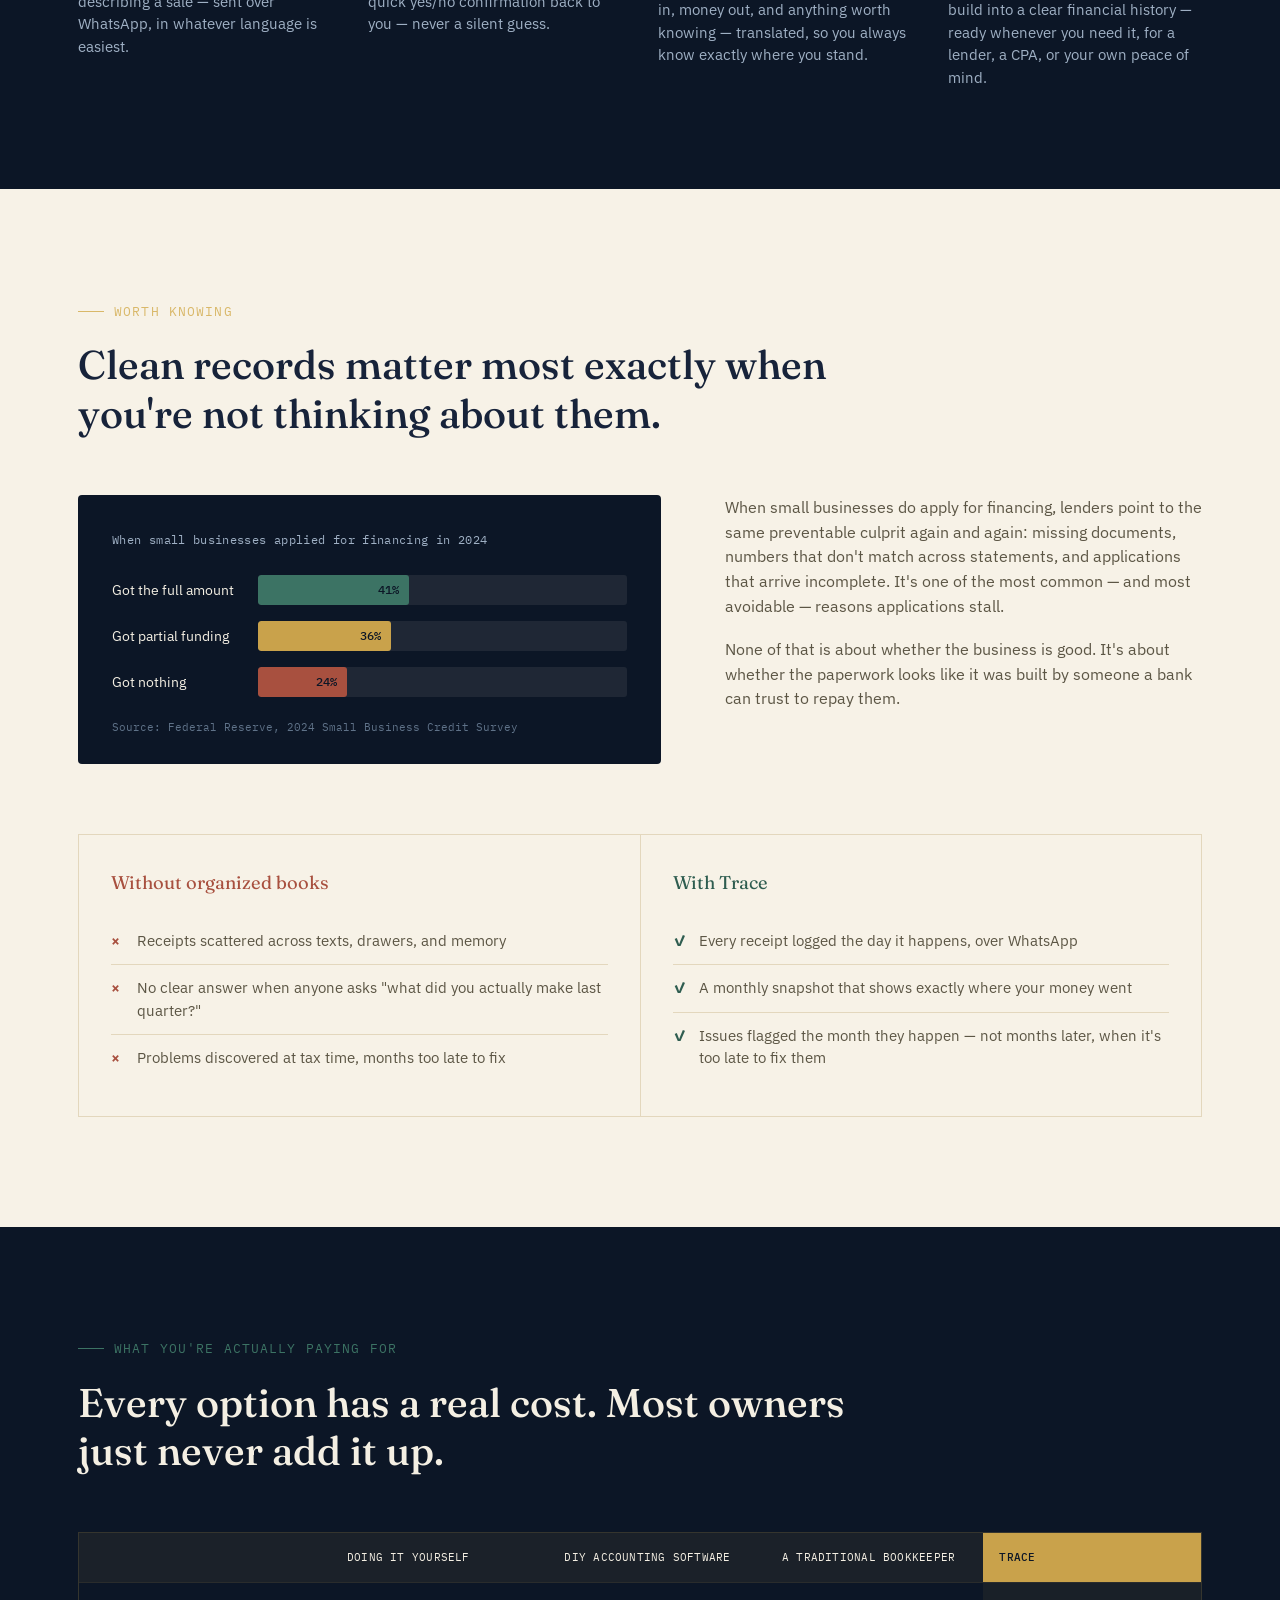
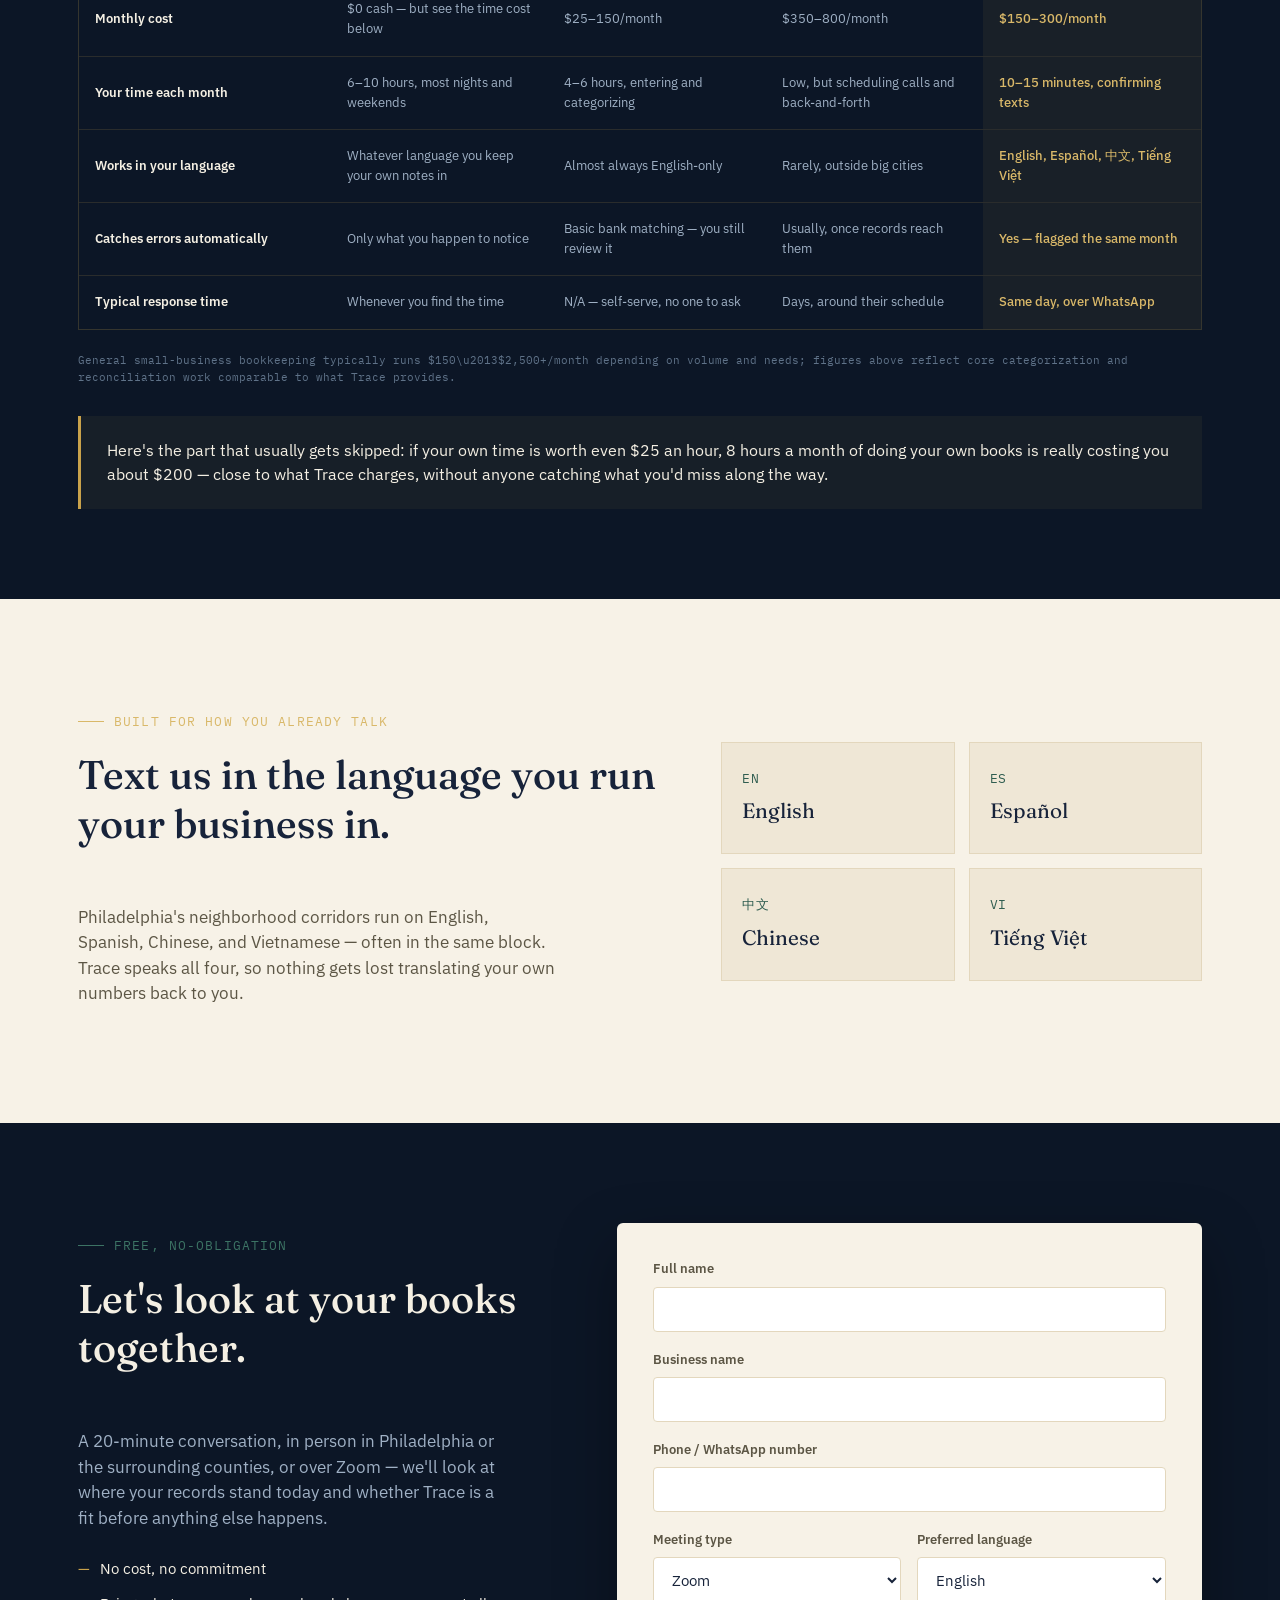
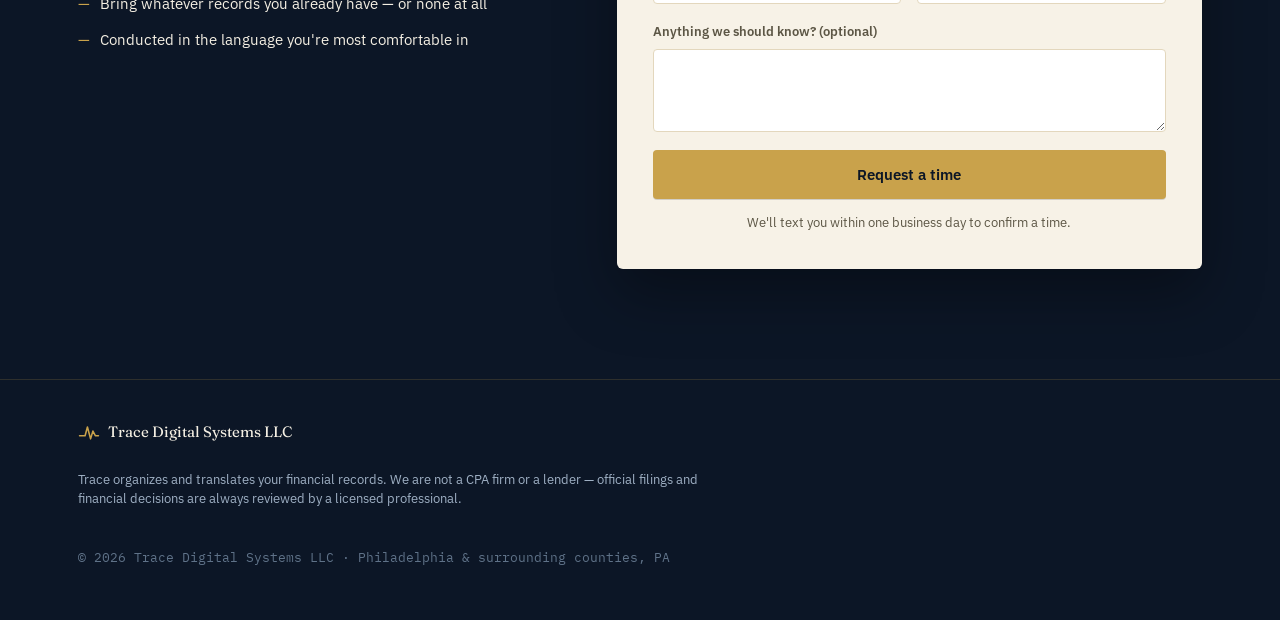
==== commit 1f415981: "Add files via upload" ====
--- a/index.html
+++ b/index.html
@@ -84,25 +84,10 @@
   </section>
 
   <!-- ============ PROBLEM / STATS ============ -->
-  <section class="stats">
+  <section class="stats stats--slim">
     <div class="wrap">
       <p class="section-eyebrow" data-i18n="stats.eyebrow">Why this exists</p>
       <h2 class="section-title" data-i18n="stats.title">Most owners don't lose money because the business is weak. They lose it because nobody's watching the details.</h2>
-
-      <div class="stat-grid">
-        <div class="stat-card">
-          <span class="stat-num">1 in 3</span>
-          <p data-i18n="stats.card1">business owners in Philadelphia is an immigrant — and most financial tools were never built with them in mind.</p>
-        </div>
-        <div class="stat-card">
-          <span class="stat-num">96%</span>
-          <p data-i18n="stats.card2">of new storefront businesses opened in Philadelphia's commercial corridors in recent decades were immigrant-founded.</p>
-        </div>
-        <div class="stat-card">
-          <span class="stat-num">4</span>
-          <p data-i18n="stats.card3">languages, one system — because your books shouldn't depend on how confident your English is.</p>
-        </div>
-      </div>
     </div>
   </section>
 
--- a/styles.css
+++ b/styles.css
@@ -194,6 +194,8 @@
    Stats / problem
    --------------------------------------------------------------- */
 .stats { padding: 96px 0; }
+.stats--slim { padding: 64px 0 56px; }
+.stats--slim .section-title { margin-bottom: 0; }
 .section-title {
   font-family: var(--font-display); font-weight: 500;
   font-size: clamp(1.7rem, 3.4vw, 2.5rem); line-height: 1.22;
